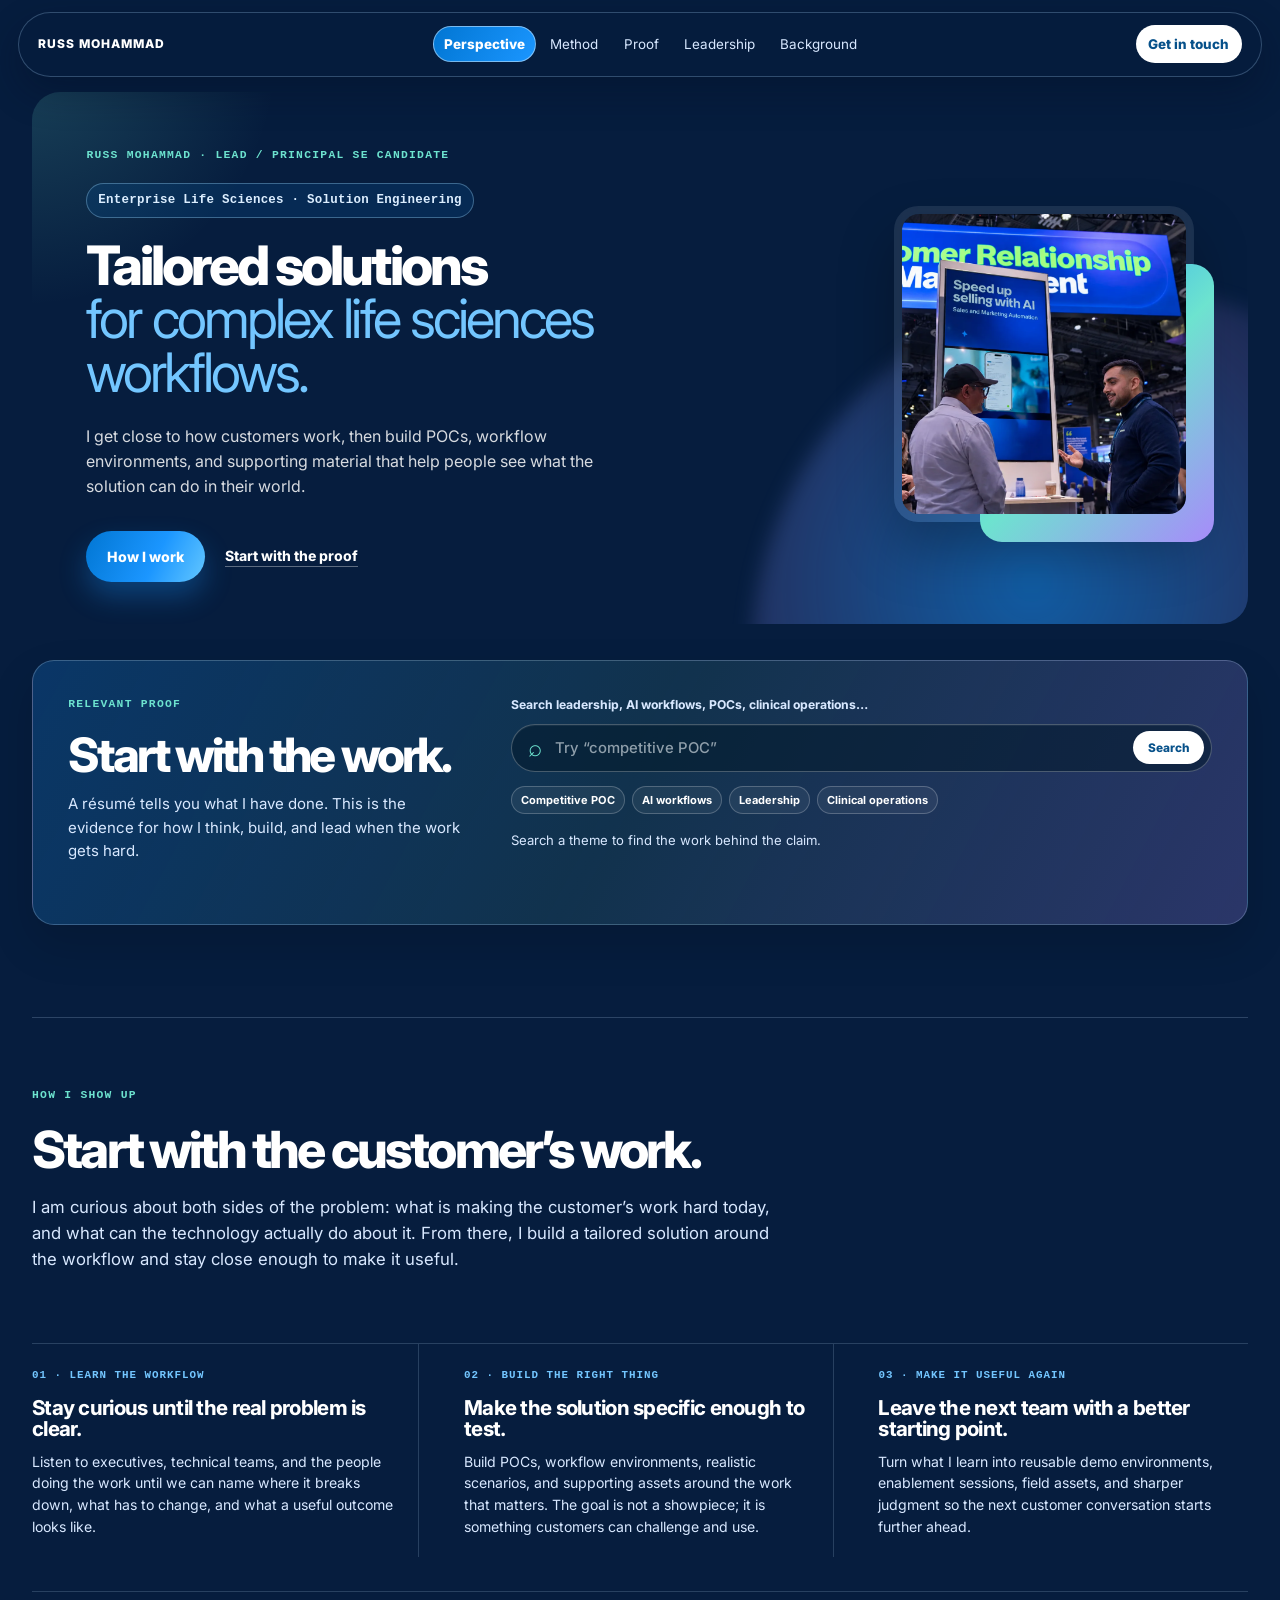
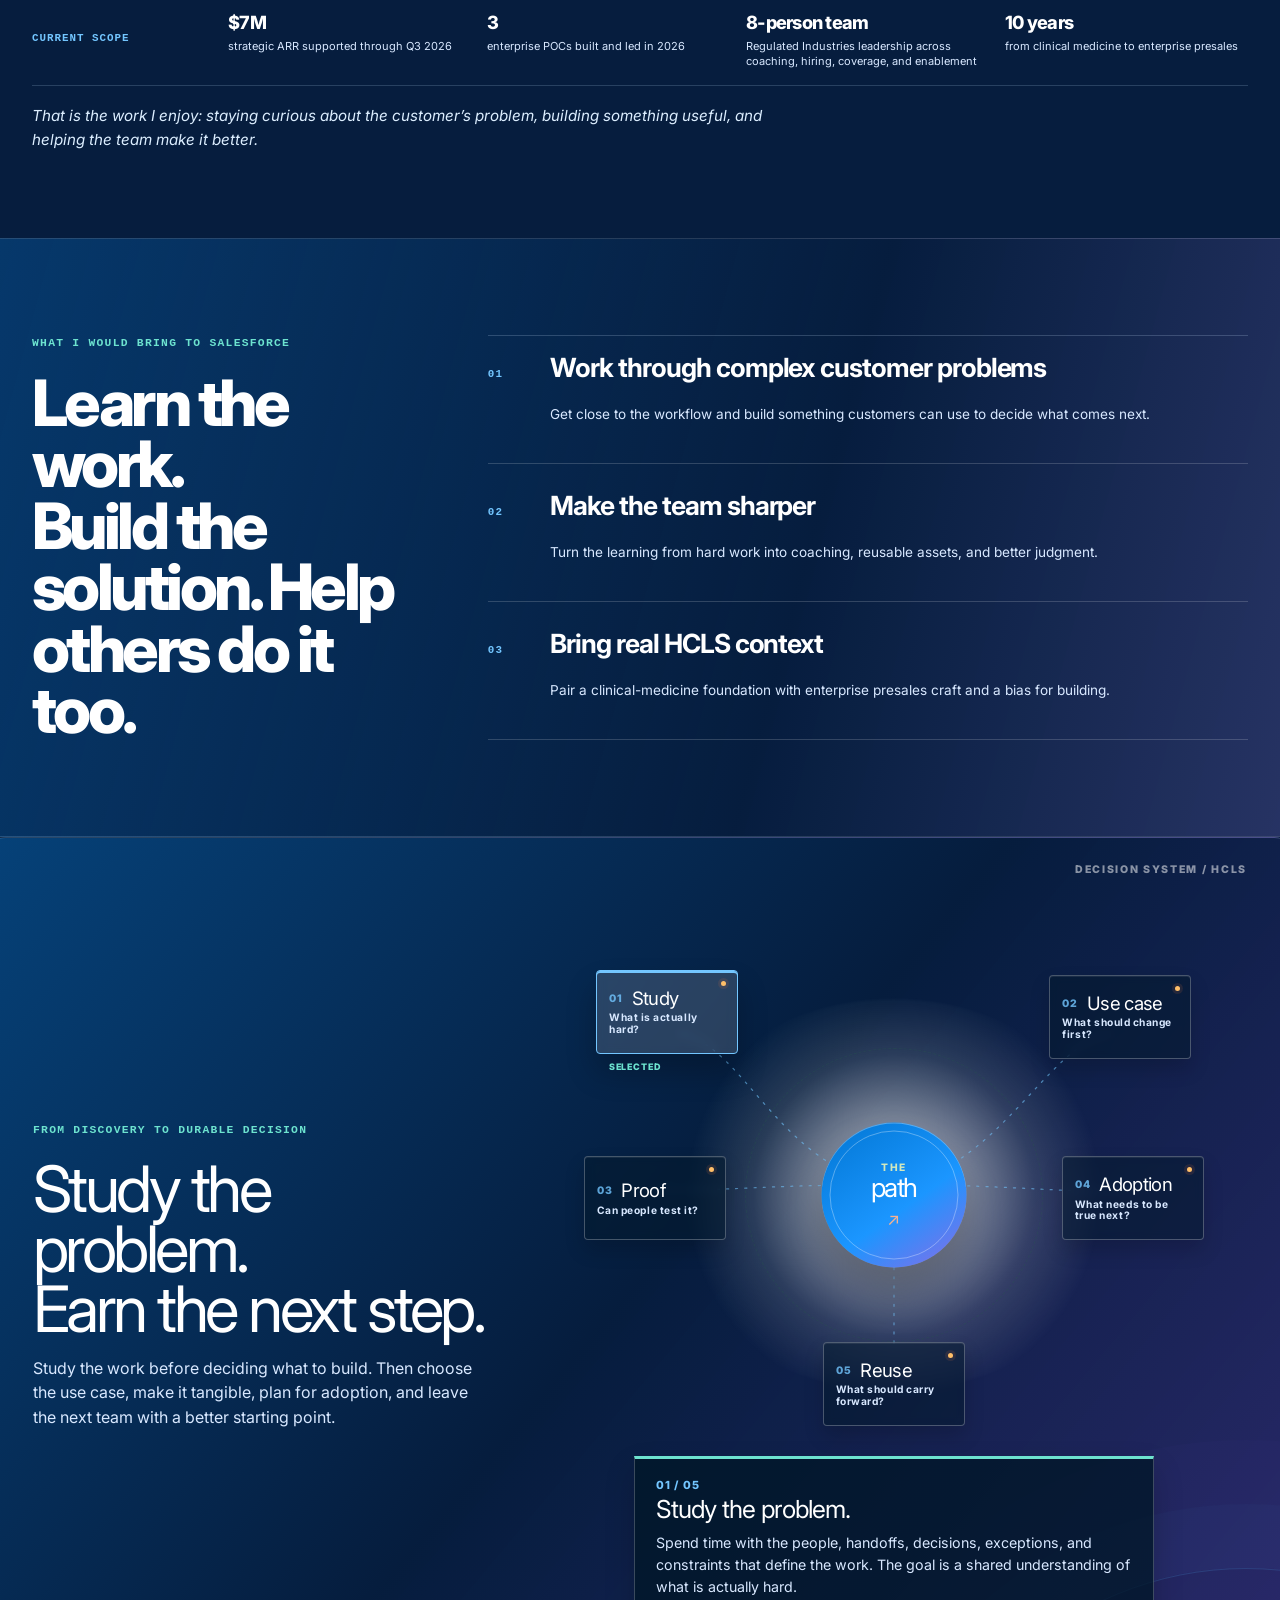
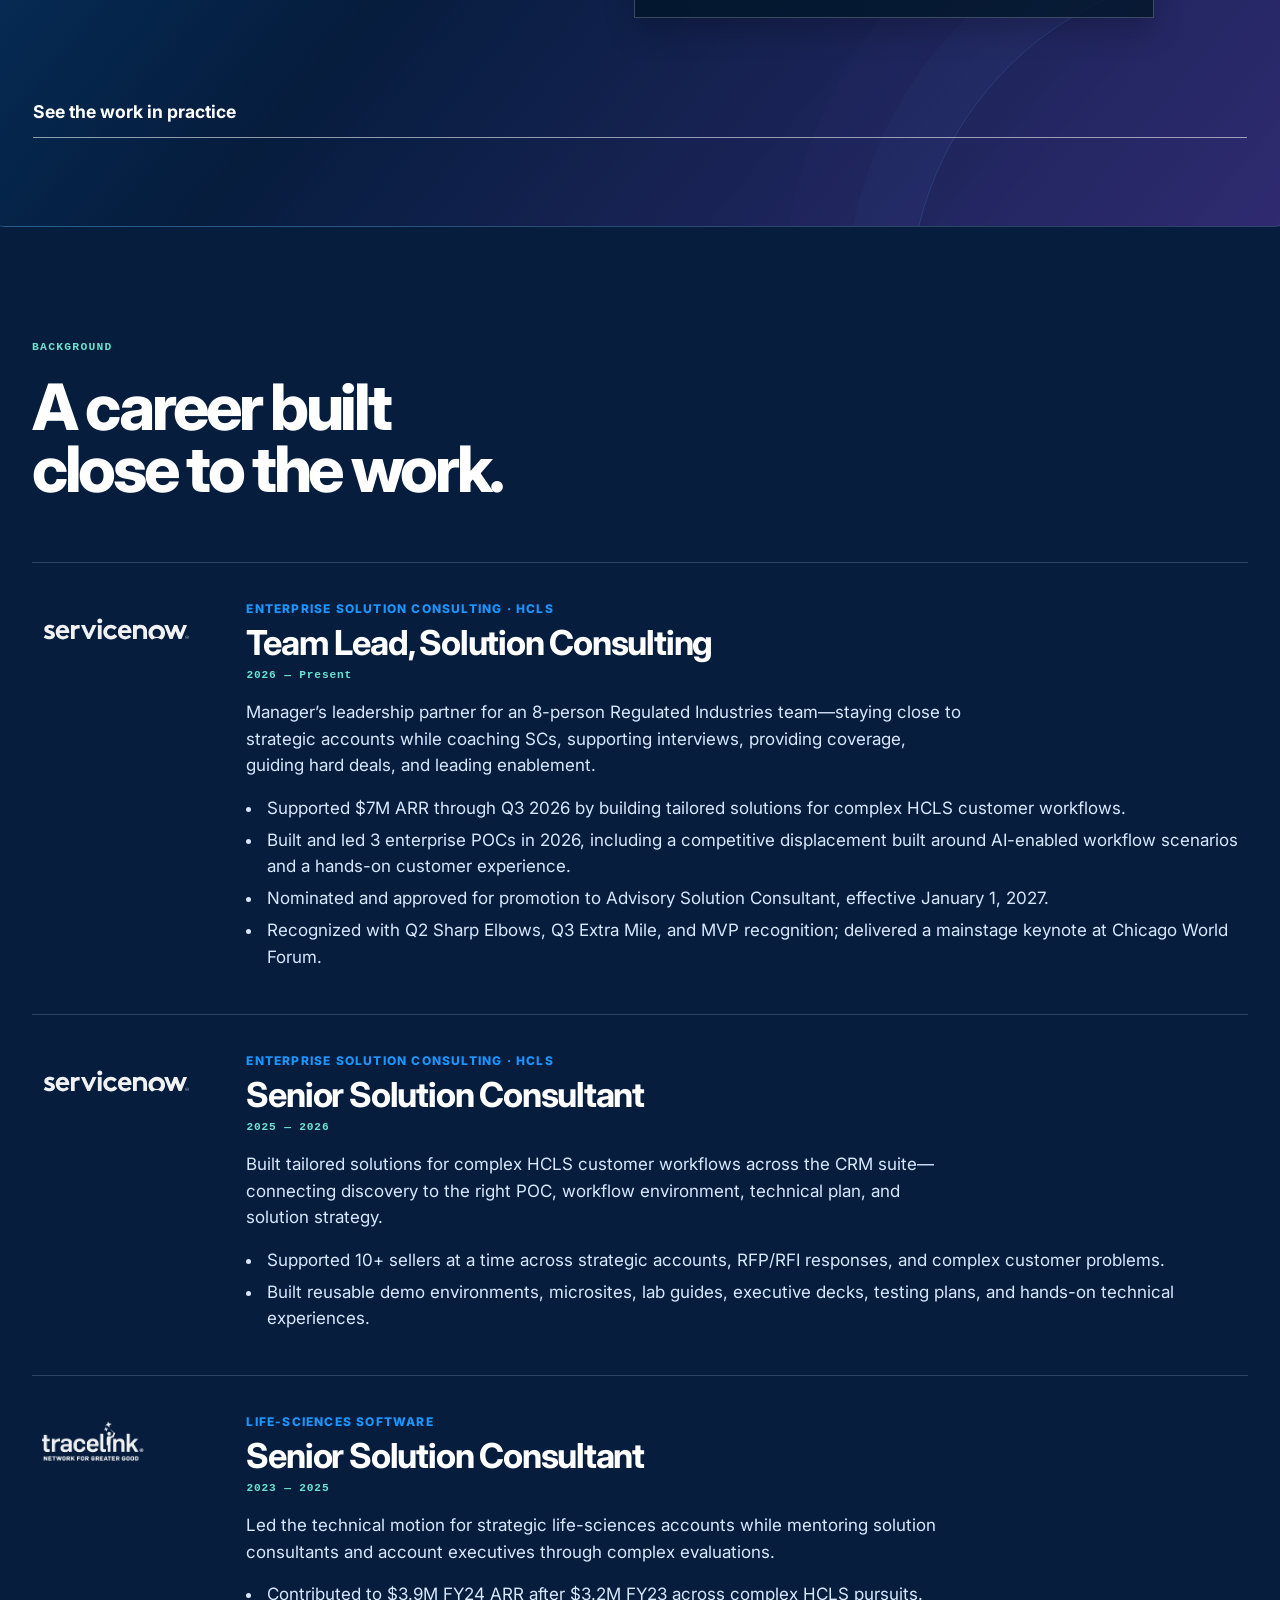
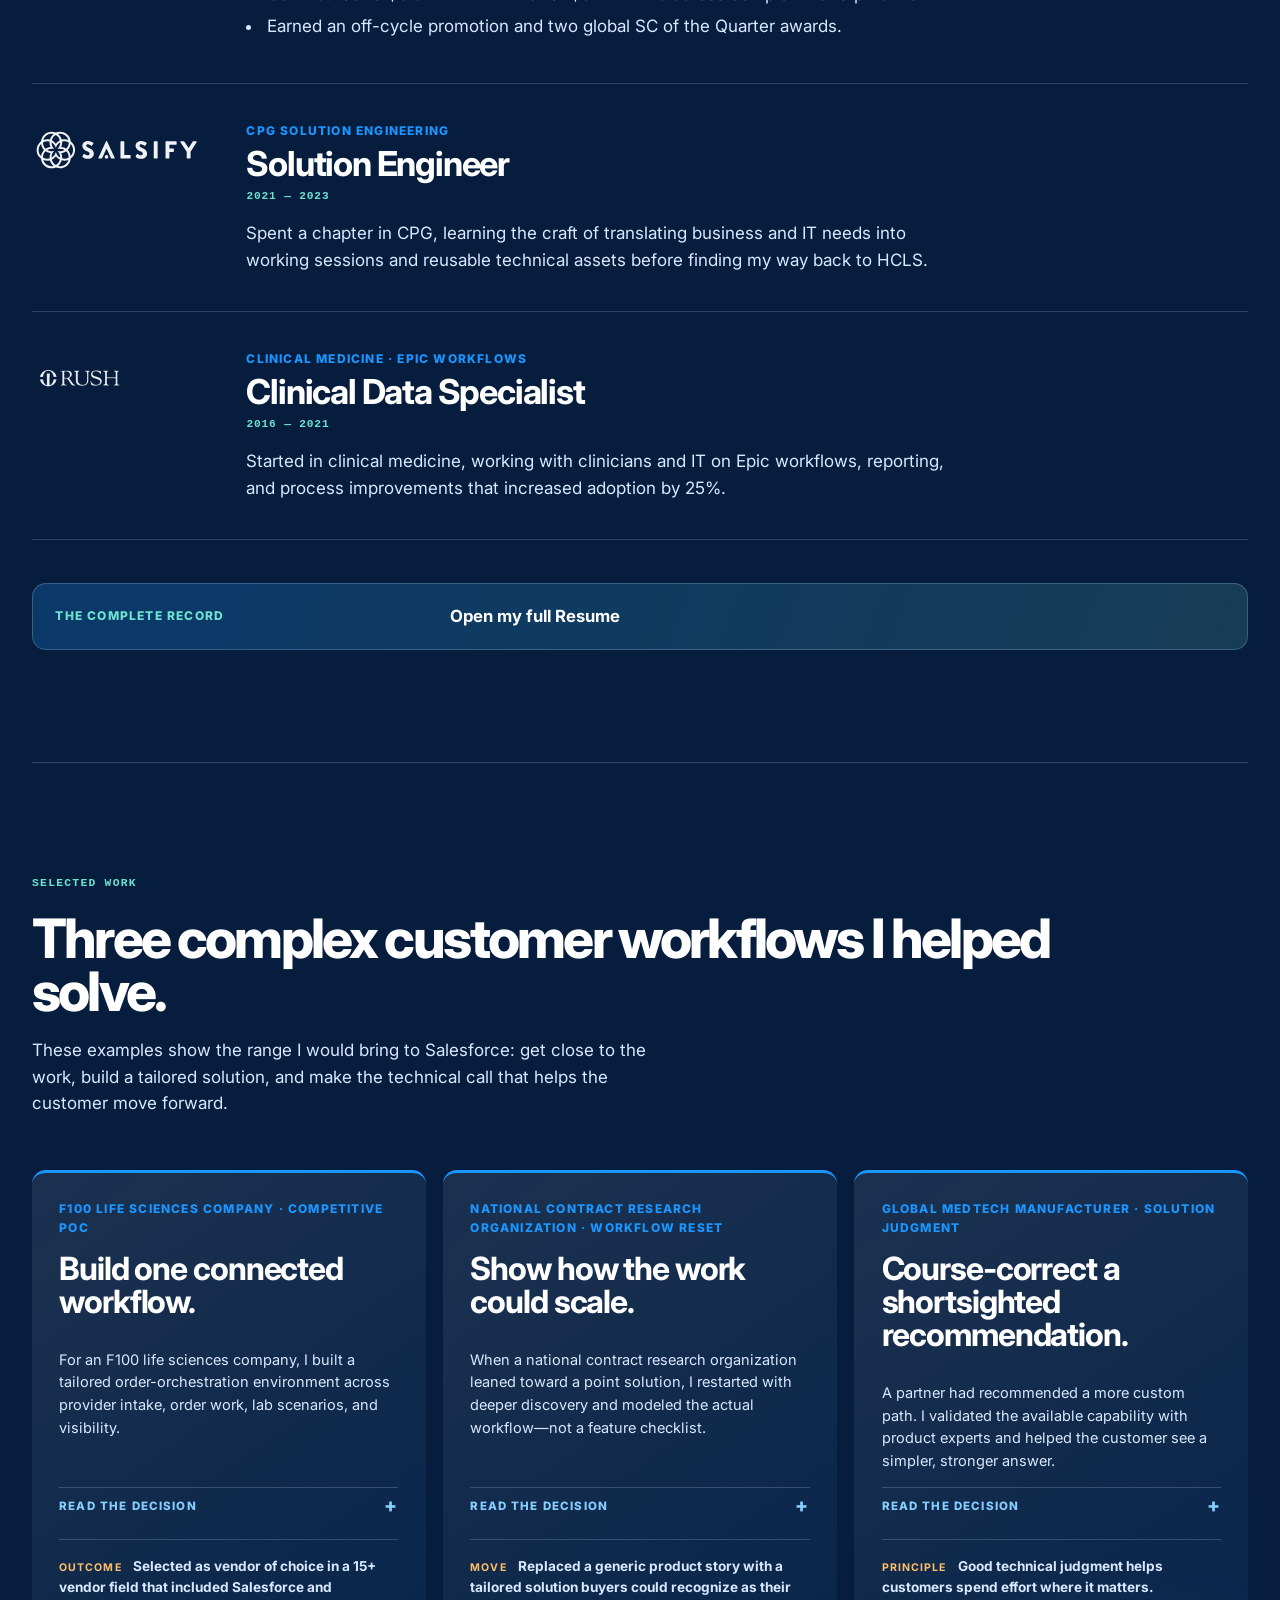
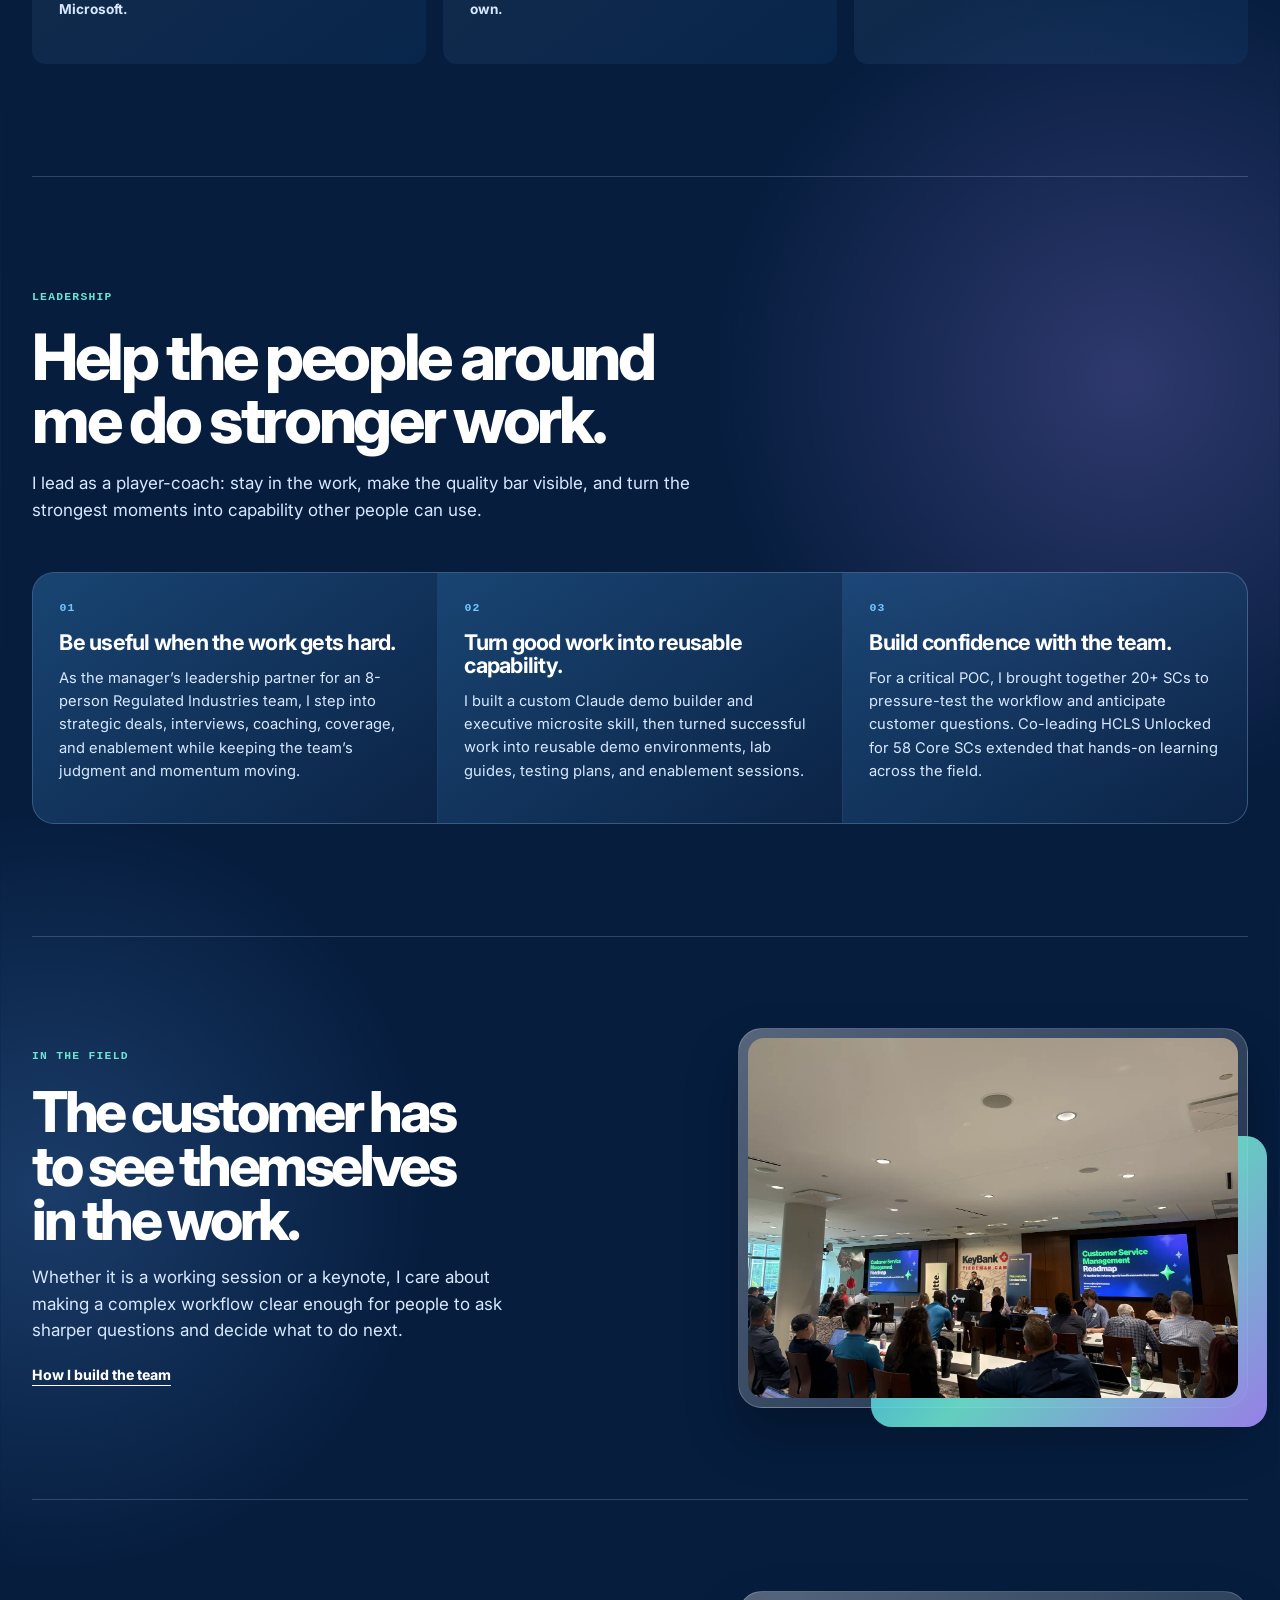
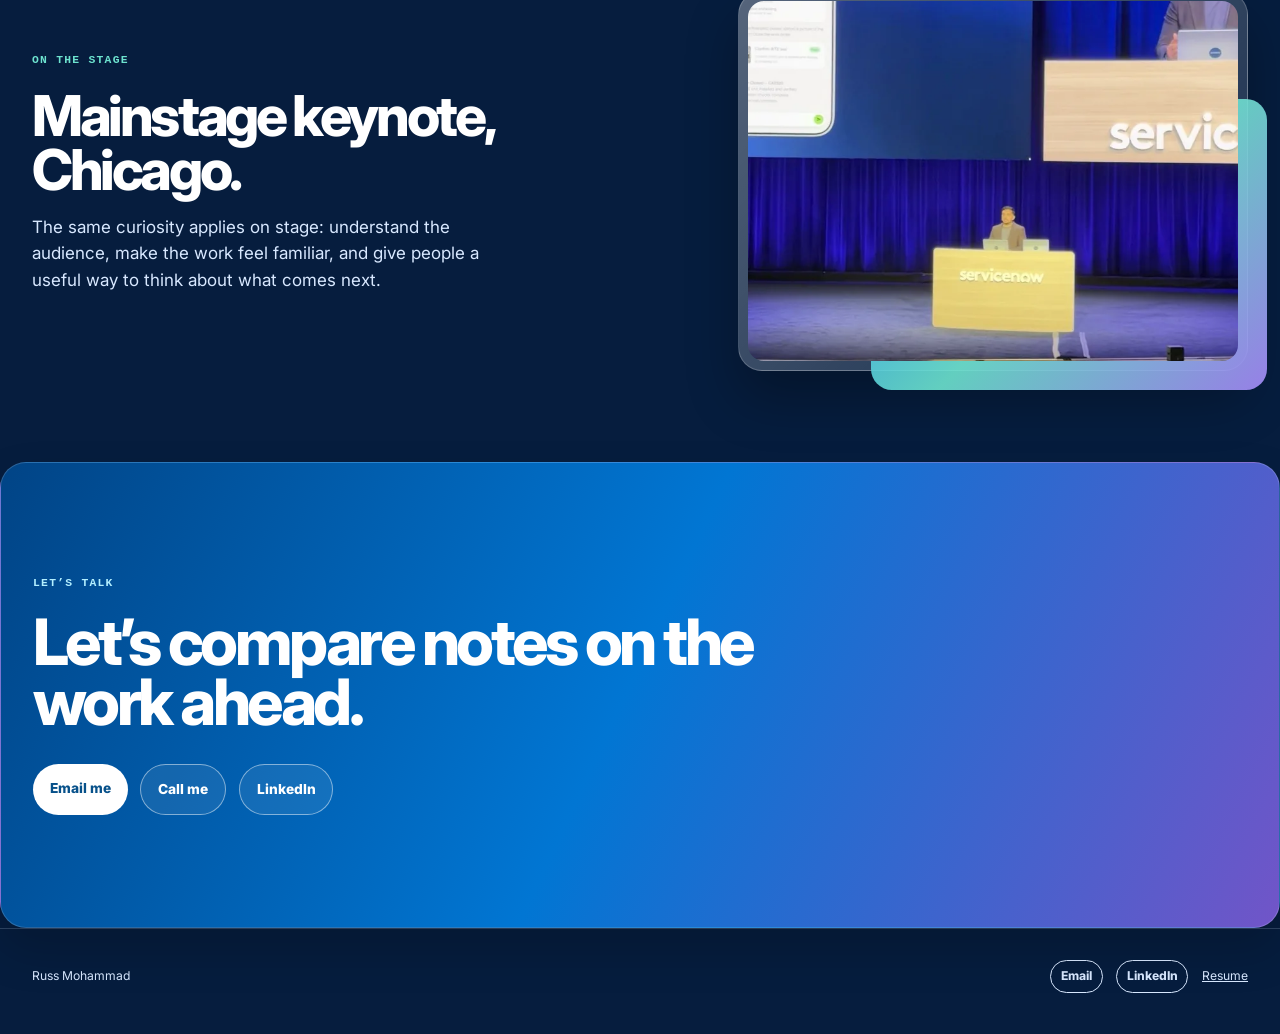
==== salesforce/index.html @ 3852d56a "Add Advisory promotion to experience" ====
<!doctype html>
<html lang="en">
  <head>
    <meta charset="UTF-8" />
    <meta name="viewport" content="width=device-width, initial-scale=1.0" />
    <meta name="description" content="Russ Mohammad — candidate for Lead or Principal Solution Engineer, Life Sciences at Salesforce." />
    <title>Russ Mohammad | Enterprise Life Sciences SE</title>
    <link rel="preconnect" href="https://fonts.googleapis.com" />
    <link rel="preconnect" href="https://fonts.gstatic.com" crossorigin />
    <link href="https://fonts.googleapis.com/css2?family=Inter:opsz,wght@14..32,400..800&amp;display=swap" rel="stylesheet" />
    <link rel="stylesheet" href="styles.css" />
    <link rel="stylesheet" href="motion.css" />
    <link rel="stylesheet" href="deep.css" />
    <link rel="stylesheet" href="graphic.css" />
    <link rel="stylesheet" href="landing.css" />
    <link rel="stylesheet" href="landing-refine.css" />
    <link rel="stylesheet" href="microsite.css" />
    <link rel="stylesheet" href="explore.css" />
    <link rel="stylesheet" href="recruiter-brief.css" />
    <link rel="stylesheet" href="clarity.css" />
    <link rel="stylesheet" href="one-page-experience.css" />
    <link rel="stylesheet" href="leadership.css" />
    <link rel="stylesheet" href="salesforce.css" />
    <link rel="stylesheet" href="typography.css" />
  </head>
  <body>
    <header class="nav-wrap">
      <a class="nameplate" href="#top">RUSS MOHAMMAD</a>
      <nav aria-label="Primary navigation">
        <a href="#profile" aria-current="location">Perspective</a>
        <a href="#why-salesforce">Method</a>
        <a href="#evidence">Proof</a>
        <a href="#leadership">Leadership</a>
        <a href="#experience">Background</a>
      </nav>
      <a class="contact-shortcut" href="mailto:nowrussmohammad@gmail.com">Get in touch</a>
    </header>
    <main id="top">
      <section class="intro hero-landing" id="profile" aria-labelledby="intro-title">
        <div class="intro-copy" data-reveal>
          <p class="overline">Russ Mohammad · Lead / Principal SE candidate</p>
          <p class="hero-role">Enterprise Life Sciences · Solution Engineering</p>
          <h1 id="intro-title">Tailored solutions<br /><em>for complex life sciences workflows.</em></h1>
          <p class="intro-text">I get close to how customers work, then build POCs, workflow environments, and supporting material that help people see what the solution can do in their world.</p>
          <div class="hero-actions"><a class="primary-action" href="#why-salesforce">How I work</a><a class="text-action" href="#evidence">Start with the proof</a></div>
        </div>
        <figure class="portrait portrait-event portrait-conference" data-reveal>
          <picture><source srcset="assets/nowruss-knowledge-conference-v2.webp" type="image/webp" /><img src="assets/nowruss-knowledge-conference-v2.webp" alt="Russ Mohammad presenting in a live conference setting" width="1536" height="1024" decoding="async" fetchpriority="high" /></picture>
        </figure>
      </section>
 
      <section class="explore-search" aria-labelledby="explore-title" data-reveal>
        <div class="explore-search-copy"><p class="overline">Relevant proof</p><h2 id="explore-title">Start with the work.</h2><p>A résumé tells you what I have done. This is the evidence for how I think, build, and lead when the work gets hard.</p></div>
        <div class="explore-search-tool"><form id="site-search-form" role="search"><label for="site-search">Search leadership, AI workflows, POCs, clinical operations…</label><div class="search-input-wrap"><span aria-hidden="true">⌕</span><input id="site-search" type="search" autocomplete="off" placeholder="Try “competitive POC”" /><button type="submit">Search</button></div></form><div class="search-chips" aria-label="Suggested searches"><button type="button" data-search-term="competitive POC">Competitive POC</button><button type="button" data-search-term="AI workflow">AI workflows</button><button type="button" data-search-term="leadership enablement">Leadership</button><button type="button" data-search-term="clinical operations">Clinical operations</button></div><div id="search-results" class="search-results" aria-live="polite"><p>Search a theme to find the work behind the claim.</p></div></div>
      </section>
 
      <section class="operator-brief" id="why-salesforce" aria-labelledby="operator-brief-title" data-reveal>
        <div class="operator-brief-intro"><p class="overline">How I show up</p><h2 id="operator-brief-title">Start with the customer’s work.</h2><p>I am curious about both sides of the problem: what is making the customer’s work hard today, and what can the technology actually do about it. From there, I build a tailored solution around the workflow and stay close enough to make it useful.</p></div>
        <div class="operator-principles">
          <article><p class="principle-label">01 · Learn the workflow</p><h3>Stay curious until the real problem is clear.</h3><p>Listen to executives, technical teams, and the people doing the work until we can name where it breaks down, what has to change, and what a useful outcome looks like.</p></article>
          <article><p class="principle-label">02 · Build the right thing</p><h3>Make the solution specific enough to test.</h3><p>Build POCs, workflow environments, realistic scenarios, and supporting assets around the work that matters. The goal is not a showpiece; it is something customers can challenge and use.</p></article>
          <article><p class="principle-label">03 · Make it useful again</p><h3>Leave the next team with a better starting point.</h3><p>Turn what I learn into reusable demo environments, enablement sessions, field assets, and sharper judgment so the next customer conversation starts further ahead.</p></article>
        </div>
        <div class="operator-proof" aria-label="Current scope"><p>Current scope</p><ul><li><strong>$7M</strong><span>strategic ARR supported through Q3 2026</span></li><li><strong>3</strong><span>enterprise POCs built and led in 2026</span></li><li><strong>8-person team</strong><span>Regulated Industries leadership across coaching, hiring, coverage, and enablement</span></li><li><strong>10 years</strong><span>from clinical medicine to enterprise presales</span></li></ul></div>
        <p class="team-fit-note">That is the work I enjoy: staying curious about the customer’s problem, building something useful, and helping the team make it better.</p>
      </section>
 
      <section class="quick-index" data-reveal aria-label="Start here">
        <div><p class="overline">What I would bring to Salesforce</p><h2>Learn the work.<br />Build the solution. Help others do it too.</h2></div>
        <div class="quick-index-links">
          <a href="#evidence"><span>01</span><strong>Work through complex customer problems</strong><p>Get close to the workflow and build something customers can use to decide what comes next.</p></a>
          <a href="#leadership"><span>02</span><strong>Make the team sharper</strong><p>Turn the learning from hard work into coaching, reusable assets, and better judgment.</p></a>
          <a href="#experience"><span>03</span><strong>Bring real HCLS context</strong><p>Pair a clinical-medicine foundation with enterprise presales craft and a bias for building.</p></a>
        </div>
      </section>
 
      <section class="layers decision-atlas" id="layers" aria-labelledby="layers-title" data-reveal>
        <div class="layers-copy">
          <p class="overline">From discovery to durable decision</p>
          <h2 id="layers-title">Study the problem.<br />Earn the next step.</h2>
          <p>Study the work before deciding what to build. Then choose the use case, make it tangible, plan for adoption, and leave the next team with a better starting point.</p>
        </div>
        <div class="layers-stage atlas-stage" aria-live="polite">
          <div class="atlas-shell" aria-label="Five stages of a customer decision around the path forward">
            <svg class="atlas-lines" viewBox="0 0 600 480" aria-hidden="true">
              <path d="M300 230 C190 220 152 90 90 82" />
              <path d="M300 230 C398 220 453 90 510 82" />
              <path d="M300 230 C155 230 142 237 74 234" />
              <path d="M300 230 C430 230 476 240 528 234" />
              <path d="M300 230 C300 340 300 362 300 390" />
            </svg>
            <div class="atlas-core"><span>the</span><strong>path</strong><em>↗</em></div>
            <button class="layer-node active node-study" data-layer="1"><span>01</span><b>Study</b><i>What is actually hard?</i></button>
            <button class="layer-node node-use-case" data-layer="2"><span>02</span><b>Use case</b><i>What should change first?</i></button>
            <button class="layer-node node-proof" data-layer="3"><span>03</span><b>Proof</b><i>Can people test it?</i></button>
            <button class="layer-node node-adoption" data-layer="4"><span>04</span><b>Adoption</b><i>What needs to be true next?</i></button>
            <button class="layer-node node-reuse" data-layer="5"><span>05</span><b>Reuse</b><i>What should carry forward?</i></button>
          </div>
          <div class="layer-detail"><p class="layer-count">01 / 05</p><h3>Study the problem.</h3><p>Spend time with the people, handoffs, decisions, exceptions, and constraints that define the work. The goal is a shared understanding of what is actually hard.</p></div>
        </div>
        <a class="deep-link" href="#evidence">See the work in practice</a>
      </section>
 
      <section class="section" id="experience" aria-labelledby="experience-title">
        <div class="section-heading"><p class="overline">Background</p><h2 id="experience-title">A career built close to the work.</h2></div>
        <div class="timeline one-page-experience">
          <article class="role role-with-logo"><div class="role-brand"><img src="assets/logos/servicenow-brand.svg" alt="ServiceNow logo" /></div><div><p class="role-type">Enterprise solution consulting · HCLS</p><h3>Team Lead, Solution Consulting</h3><p class="role-date">2026 — Present</p><p>Manager’s leadership partner for an 8-person Regulated Industries team—staying close to strategic accounts while coaching SCs, supporting interviews, providing coverage, guiding hard deals, and leading enablement.</p><ul><li>Supported $7M ARR through Q3 2026 by building tailored solutions for complex HCLS customer workflows.</li><li>Built and led 3 enterprise POCs in 2026, including a competitive displacement built around AI-enabled workflow scenarios and a hands-on customer experience.</li><li>Nominated and approved for promotion to Advisory Solution Consultant, effective January 1, 2027.</li><li>Recognized with Q2 Sharp Elbows, Q3 Extra Mile, and MVP recognition; delivered a mainstage keynote at Chicago World Forum.</li></ul></div></article>
          <article class="role role-with-logo"><div class="role-brand"><img src="assets/logos/servicenow-brand.svg" alt="ServiceNow logo" /></div><div><p class="role-type">Enterprise solution consulting · HCLS</p><h3>Senior Solution Consultant</h3><p class="role-date">2025 — 2026</p><p>Built tailored solutions for complex HCLS customer workflows across the CRM suite—connecting discovery to the right POC, workflow environment, technical plan, and solution strategy.</p><ul><li>Supported 10+ sellers at a time across strategic accounts, RFP/RFI responses, and complex customer problems.</li><li>Built reusable demo environments, microsites, lab guides, executive decks, testing plans, and hands-on technical experiences.</li></ul></div></article>
          <article class="role role-with-logo"><div class="role-brand"><img src="assets/logos/tracelink-brand.png" alt="TraceLink logo" /></div><div><p class="role-type">Life-sciences software</p><h3>Senior Solution Consultant</h3><p class="role-date">2023 — 2025</p><p>Led the technical motion for strategic life-sciences accounts while mentoring solution consultants and account executives through complex evaluations.</p><ul><li>Contributed to $3.9M FY24 ARR after $3.2M FY23 across complex HCLS pursuits.</li><li>Earned an off-cycle promotion and two global SC of the Quarter awards.</li></ul></div></article>
          <article class="role role-with-logo"><div class="role-brand"><img src="assets/logos/salsify-brand.svg" alt="Salsify logo" /></div><div><p class="role-type">CPG solution engineering</p><h3>Solution Engineer</h3><p class="role-date">2021 — 2023</p><p>Spent a chapter in CPG, learning the craft of translating business and IT needs into working sessions and reusable technical assets before finding my way back to HCLS.</p></div></article>
          <article class="role role-with-logo"><div class="role-brand"><img src="assets/logos/rush-brand.png" alt="Rush University Medical Center logo" /></div><div><p class="role-type">Clinical medicine · Epic workflows</p><h3>Clinical Data Specialist</h3><p class="role-date">2016 — 2021</p><p>Started in clinical medicine, working with clinicians and IT on Epic workflows, reporting, and process improvements that increased adoption by 25%.</p></div></article>
        </div>
        <a class="resume-banner" href="../assets/Russ-Mohammad-Resume.pdf" target="_blank" rel="noreferrer"><span>The complete record</span><strong>Open my full Resume</strong></a>
      </section>
 
      <section class="section evidence-section" id="evidence" aria-labelledby="evidence-title">
        <div class="section-heading"><p class="overline">Selected work</p><h2 id="evidence-title">Three complex customer workflows I helped solve.</h2><p>These examples show the range I would bring to Salesforce: get close to the work, build a tailored solution, and make the technical call that helps the customer move forward.</p></div>
        <div class="work-list">
          <article class="work-card" data-reveal><p class="work-tag">F100 life sciences company · Competitive POC</p><h3>Build one connected workflow.</h3><p>For an F100 life sciences company, I built a tailored order-orchestration environment across provider intake, order work, lab scenarios, and visibility.</p><button class="work-toggle" aria-expanded="false">Read the decision <span>+</span></button><div class="work-detail"><p>I brought together 38 named testers and 20+ SCs to pressure-test the POC before the customer session, then used the learning to strengthen the workflow and the customer experience.</p></div><p class="outcome"><span>Outcome</span> Selected as vendor of choice in a 15+ vendor field that included Salesforce and Microsoft.</p></article>
          <article class="work-card" data-reveal><p class="work-tag">National contract research organization · Workflow reset</p><h3>Show how the work could scale.</h3><p>When a national contract research organization leaned toward a point solution, I restarted with deeper discovery and modeled the actual workflow—not a feature checklist.</p><button class="work-toggle" aria-expanded="false">Read the decision <span>+</span></button><div class="work-detail"><p>Built a tailored environment with 150 patient records, 400 cases, and 600 interactions to show how intake, casework, knowledge, AI-guided analysis, and mobile teams could work together at scale.</p></div><p class="outcome"><span>Move</span> Replaced a generic product story with a tailored solution buyers could recognize as their own.</p></article>
          <article class="work-card" data-reveal><p class="work-tag">Global medtech manufacturer · Solution judgment</p><h3>Course-correct a shortsighted recommendation.</h3><p>A partner had recommended a more custom path. I validated the available capability with product experts and helped the customer see a simpler, stronger answer.</p><button class="work-toggle" aria-expanded="false">Read the decision <span>+</span></button><div class="work-detail"><p>The recommendation used purpose-built functionality for the 8D process, removing roadmap dependence and unnecessary supplier-portal complexity.</p></div><p class="outcome"><span>Principle</span> Good technical judgment helps customers spend effort where it matters.</p></article>
        </div>
      </section>
 
      <section class="section leadership-section" id="leadership" data-reveal aria-labelledby="leadership-title">
        <div class="section-heading leadership-heading"><p class="overline">Leadership</p><h2 id="leadership-title">Help the people around me do stronger work.</h2><p>I lead as a player-coach: stay in the work, make the quality bar visible, and turn the strongest moments into capability other people can use.</p></div>
        <div class="leadership-grid">
          <article><p class="leadership-number">01</p><h3>Be useful when the work gets hard.</h3><p>As the manager’s leadership partner for an 8-person Regulated Industries team, I step into strategic deals, interviews, coaching, coverage, and enablement while keeping the team’s judgment and momentum moving.</p></article>
          <article><p class="leadership-number">02</p><h3>Turn good work into reusable capability.</h3><p>I built a custom Claude demo builder and executive microsite skill, then turned successful work into reusable demo environments, lab guides, testing plans, and enablement sessions.</p></article>
          <article><p class="leadership-number">03</p><h3>Build confidence with the team.</h3><p>For a critical POC, I brought together 20+ SCs to pressure-test the workflow and anticipate customer questions. Co-leading HCLS Unlocked for 58 Core SCs extended that hands-on learning across the field.</p></article>
        </div>
      </section>
 
      <section class="field-notes photo-moment" id="field-notes" data-reveal aria-labelledby="field-notes-title">
        <div class="field-notes-copy"><p class="overline">In the field</p><h2 id="field-notes-title">The customer has to see themselves in the work.</h2><p>Whether it is a working session or a keynote, I care about making a complex workflow clear enough for people to ask sharper questions and decide what to do next.</p><a class="text-action" href="#leadership">How I build the team</a></div>
        <figure class="field-photo snug-photo photo-moment-frame"><picture><source srcset="assets/nowruss-cleveland-snug.webp" type="image/webp" /><img src="assets/nowruss-cleveland-snug.webp" alt="Russ presenting at Cleveland SNUG" width="1600" height="1200" loading="lazy" decoding="async" /></picture></figure>
      </section>
 
      <section class="keynote photo-moment" data-reveal><div class="photo-moment-copy"><p class="overline">On the stage</p><h2>Mainstage keynote,<br />Chicago.</h2><p>The same curiosity applies on stage: understand the audience, make the work feel familiar, and give people a useful way to think about what comes next.</p></div><figure class="photo-moment-frame"><picture><source srcset="assets/nowruss-mainstage-keynote.webp" type="image/webp" /><img src="assets/nowruss-mainstage-keynote.webp" alt="Russ Mohammad speaking from a podium during a live keynote demo" width="768" height="1024" loading="lazy" decoding="async" /></picture></figure></section>
    </main>
    <section class="contact-panel" data-reveal><p class="overline">Let’s talk</p><h2>Let’s compare notes on the work ahead.</h2><div><a class="contact-button" href="mailto:nowrussmohammad@gmail.com">Email me</a><a class="contact-button phone" href="tel:+17087451695">Call me</a><a class="contact-button linkedin" href="https://www.linkedin.com/in/russmoh/" target="_blank" rel="noreferrer">LinkedIn</a></div></section>
    <footer><p>Russ Mohammad</p><div class="footer-actions"><a class="footer-button" href="mailto:nowrussmohammad@gmail.com">Email</a><a class="footer-button" href="https://www.linkedin.com/in/russmoh/" target="_blank" rel="noreferrer">LinkedIn</a><a href="../assets/Russ-Mohammad-Resume.pdf" target="_blank" rel="noreferrer">Resume</a></div></footer><script src="main.js"></script>
  </body>
</html>
---- salesforce/styles.css ----
:root{--paper:#f5f3ee;--ink:#172127;--mute:#626b6d;--rule:#c8cac4;--green:#275d4a;--lightgreen:#dce7db;--orange:#e27447;--serif:Georgia,'Times New Roman',serif;--sans:Inter,ui-sans-serif,system-ui,-apple-system,BlinkMacSystemFont,'Segoe UI',sans-serif}*{box-sizing:border-box}html{scroll-behavior:smooth}body{margin:0;background:var(--paper);color:var(--ink);font-family:var(--sans);font-size:17px;line-height:1.56}.nav-wrap{max-width:1280px;margin:auto;padding:1.35rem 2rem;border-bottom:1px solid var(--rule);display:flex;align-items:center;justify-content:space-between;gap:1rem}.nameplate{font-size:.75rem;font-weight:830;letter-spacing:.085em}.nav-wrap nav{display:flex;gap:1.9rem}.nav-wrap a{color:inherit;text-decoration:none}.nav-wrap nav a,.contact-shortcut{font-size:.84rem}.contact-shortcut{border-bottom:1px solid var(--orange);padding-bottom:.1rem}main{max-width:1280px;margin:auto;padding:0 2rem}.intro{min-height:590px;display:grid;grid-template-columns:1.2fr .8fr;gap:4rem;align-items:center;padding:5.5rem 0 4rem}.overline{margin:0 0 1.2rem;color:var(--green);font-size:.74rem;font-weight:800;letter-spacing:.13em;text-transform:uppercase}.intro h1,.section h2{font-family:var(--serif);font-weight:400;letter-spacing:-.052em;line-height:.98}.intro h1{font-size:clamp(3.7rem,6vw,6.4rem);max-width:760px;margin:0}.intro-text{max-width:630px;font-size:1.08rem;color:#3e494c;margin:1.6rem 0 0}.hero-actions{display:flex;gap:1.25rem;align-items:center;margin-top:2rem}.primary-action{display:inline-flex;gap:2rem;align-items:center;background:var(--green);color:#fff;text-decoration:none;padding:.85rem 1.05rem;font-size:.88rem;font-weight:750}.primary-action span{color:#cbe3ae}.text-action{color:var(--ink);font-size:.88rem;font-weight:750;text-decoration:none;border-bottom:1px solid var(--ink);padding-bottom:.15rem}.portrait{margin:0;justify-self:end;width:min(100%,365px);position:relative}.portrait:before{content:'';position:absolute;width:78%;height:88%;bottom:-1.2rem;right:-1.2rem;background:var(--orange);z-index:-1}.portrait img{display:block;width:100%;aspect-ratio:4/5;object-fit:cover;object-position:center}.portrait figcaption{font-size:.71rem;line-height:1.4;margin-top:.9rem;color:var(--mute)}.numbers{display:grid;grid-template-columns:repeat(4,1fr);border-top:1px solid var(--rule);border-bottom:1px solid var(--rule)}.numbers article{padding:1.5rem 1.1rem 1.6rem 0;border-right:1px solid var(--rule);display:grid;gap:.65rem}.numbers article:not(:first-child){padding-left:1.1rem}.numbers article:last-child{border:0}.numbers strong{font-family:var(--serif);font-size:2.4rem;line-height:1;font-weight:400;letter-spacing:-.04em}.numbers span{font-size:.78rem;color:var(--mute);line-height:1.4}.section{padding:7rem 0}.section-heading{max-width:800px}.section h2{font-size:clamp(3rem,5vw,5.25rem);margin:0}.section-heading>p:last-child{max-width:620px;color:var(--mute);margin:1.2rem 0 0}.timeline{margin-top:3.8rem;border-top:1px solid var(--rule)}.role{display:grid;grid-template-columns:22% 1fr;gap:2rem;padding:2.35rem 0;border-bottom:1px solid var(--rule)}.date,.role-type,.work-tag{font-size:.75rem;letter-spacing:.1em;text-transform:uppercase;font-weight:800}.date{color:var(--orange)}.role-type,.work-tag{color:var(--green);margin:0 0 .35rem}.role h3{font-family:var(--serif);font-size:2.15rem;font-weight:400;letter-spacing:-.035em;line-height:1.05;margin:0}.role p:not(.role-type){max-width:720px;color:#455052;margin:.75rem 0 0}.role ul{margin:1rem 0 0;padding-left:1.05rem;color:#384446}.role li{padding-left:.25rem;margin:.35rem 0}.resume-banner{margin-top:2.7rem;display:grid;grid-template-columns:1fr 2fr auto;align-items:center;gap:1rem;color:var(--ink);text-decoration:none;background:var(--lightgreen);padding:1.2rem 1.4rem}.resume-banner span{font-size:.75rem;text-transform:uppercase;letter-spacing:.1em;font-weight:800;color:var(--green)}.resume-banner strong{font-size:1.05rem}.resume-banner b{font-size:1.45rem;color:var(--orange)}.evidence-section{border-top:1px solid var(--rule)}.work-list{margin-top:3.3rem;display:grid;grid-template-columns:repeat(3,1fr);gap:1.1rem}.work-card{background:#fffdf8;padding:1.7rem;min-height:390px;display:flex;flex-direction:column;border-top:3px solid var(--green)}.work-card h3{font-family:var(--serif);font-weight:400;letter-spacing:-.035em;line-height:1.04;font-size:2rem;margin:.55rem 0 1rem}.work-card>p:not(.work-tag):not(.outcome){color:var(--mute);font-size:.91rem}.outcome{margin-top:auto;border-top:1px solid var(--rule);padding-top:1rem;font-size:.85rem;font-weight:700}.outcome span{color:var(--orange);text-transform:uppercase;letter-spacing:.1em;font-size:.66rem;margin-right:.55rem}.perspective{display:grid;grid-template-columns:1.1fr .9fr;gap:4rem;align-items:end;border-top:1px solid var(--rule)}.perspective h2{font-size:clamp(2.5rem,4vw,4.3rem)}.perspective>p{color:var(--mute);font-size:1.04rem;max-width:480px}footer{max-width:1280px;margin:auto;border-top:1px solid var(--rule);padding:1.6rem 2rem 2.4rem;display:flex;gap:1.5rem;justify-content:space-between;font-size:.76rem;color:var(--mute)}footer a{color:inherit}@media(max-width:760px){body{font-size:16px}.nav-wrap,main,footer{padding-left:1.2rem;padding-right:1.2rem}.nav-wrap nav{display:none}.intro{grid-template-columns:1fr;min-height:0;padding:4rem 0 3rem;gap:2.5rem}.portrait{justify-self:start;width:min(100%,330px)}.numbers{grid-template-columns:repeat(2,1fr)}.numbers article:nth-child(2){border-right:0}.numbers article:nth-child(n+3){border-top:1px solid var(--rule)}.section{padding:4.5rem 0}.role,.perspective{grid-template-columns:1fr;gap:.55rem}.work-list{grid-template-columns:1fr}.work-card{min-height:0}.resume-banner{grid-template-columns:1fr auto}.resume-banner strong{grid-column:1/2}.resume-banner b{grid-column:2;grid-row:1/3}footer{display:grid;gap:.5rem}}
---- salesforce/motion.css ----
[data-reveal]{opacity:0;transform:translateY(28px);transition:opacity .7s ease,transform .7s cubic-bezier(.2,.8,.2,1)}
[data-reveal].revealed{opacity:1;transform:translateY(0)}
.work-card{transition:transform .35s ease,box-shadow .35s ease}
.work-card:hover{transform:translateY(-7px);box-shadow:0 18px 38px rgba(23,33,39,.13)}
.work-toggle{padding:.65rem 0;margin:.45rem 0 0;background:transparent;border:0;border-top:1px solid var(--rule);color:var(--green);cursor:pointer;font:800 .72rem var(--sans);letter-spacing:.1em;text-align:left;text-transform:uppercase;width:100%}
.work-toggle span{float:right;font-size:1.2rem;line-height:.65;transition:transform .25s ease}
.work-toggle[aria-expanded="true"] span{transform:rotate(45deg)}
.work-detail{display:grid;grid-template-rows:0fr;transition:grid-template-rows .35s ease}
.work-detail p{overflow:hidden;margin:0;color:var(--mute);font-size:.88rem}
.work-card.is-open .work-detail{grid-template-rows:1fr}
.work-card.is-open .work-detail p{padding:.65rem 0}
@media(min-width:761px){.work-card>.work-toggle{margin-top:auto}.work-card>.outcome{height:5.25rem;min-height:5.25rem;margin-top:1rem}}
.keynote{margin:0 -2rem;padding:6.5rem max(2rem,calc((100vw - 1280px)/2));background:#dce7db;display:grid;grid-template-columns:.9fr 1.1fr;gap:4rem;align-items:center}.keynote h2{font:400 clamp(3rem,5vw,5rem)/.95 var(--serif);letter-spacing:-.05em;margin:0}.keynote p:last-child{color:var(--mute);max-width:420px}.keynote figure{margin:0}.keynote img{display:block;width:100%;max-height:620px;object-fit:cover;object-position:center}.keynote figcaption{margin-top:.75rem;color:var(--mute);font-size:.75rem}
@media(prefers-reduced-motion:reduce){*,*::before,*::after{scroll-behavior:auto!important;animation-duration:.01ms!important;transition-duration:.01ms!important}}
@media(max-width:760px){.keynote{margin:0 -1.2rem;padding:4.5rem 1.2rem;grid-template-columns:1fr;gap:2rem}}
.portrait figcaption{position:relative;z-index:2;display:inline-block;background:var(--paper);padding:.45rem .55rem .35rem 0}
---- salesforce/deep.css ----
.logo-wall{padding:3rem 0;border-bottom:1px solid var(--rule)}.wordmarks{display:grid;grid-template-columns:repeat(5,1fr);align-items:center;gap:1rem}.wordmarks span{display:block;color:#344245;font-weight:800;line-height:1;letter-spacing:-.05em}.wordmarks .sn{font-size:1.55rem;letter-spacing:-.08em}.wordmarks .trace{font-size:1.45rem;color:#275d4a}.wordmarks .salsify{font-size:1.6rem;color:#e27447}.wordmarks .rush{font-family:var(--serif);font-size:1.05rem;letter-spacing:-.03em}.wordmarks .loyola{font-size:.74rem;letter-spacing:.06em;line-height:1.15}.layers{display:grid;grid-template-columns:.85fr 1.15fr;gap:5rem;padding:8rem 0;border-bottom:1px solid var(--rule)}.layers h2,.contact-panel h2{font:400 clamp(3rem,5vw,5.2rem)/.94 var(--serif);letter-spacing:-.055em;margin:0}.layers-copy>p:last-child{max-width:470px;color:var(--mute);font-size:1rem}.layers-stage{min-height:510px;position:relative;display:grid;place-items:center}.stack{width:min(100%,470px);height:325px;position:relative;perspective:850px}.layer-node{position:absolute;left:5%;width:90%;height:64px;top:calc((var(--i) - 1) * 42px);border:1px solid rgba(23,33,39,.35);background:var(--paper);color:var(--ink);cursor:pointer;display:flex;align-items:center;justify-content:space-between;padding:0 1.1rem;transform:rotateX(61deg) rotateZ(-1.5deg);transform-origin:center;transition:transform .35s cubic-bezier(.2,.8,.2,1),background .35s ease,box-shadow .35s ease;font:700 .82rem var(--sans);letter-spacing:.04em}.layer-node:hover,.layer-node.active{background:#275d4a;color:#fff;transform:translateY(-18px) rotateX(61deg) rotateZ(-1.5deg);box-shadow:0 18px 18px rgba(23,33,39,.18)}.layer-node span{font-size:.68rem;opacity:.8}.layer-detail{position:absolute;bottom:0;right:0;width:min(100%,420px);padding:1.3rem;background:#fffdf8;border-left:4px solid var(--orange);box-shadow:0 10px 25px rgba(23,33,39,.08)}.layer-detail h3{font:400 1.75rem/1 var(--serif);letter-spacing:-.04em;margin:.15rem 0 .65rem}.layer-detail p:last-child{margin:0;color:var(--mute);font-size:.89rem}.layer-count{margin:0;color:var(--orange);font-size:.7rem;font-weight:800;letter-spacing:.11em}.deep-link{display:flex;justify-content:space-between;align-items:center;border-bottom:1px solid var(--ink);color:var(--ink);font:700 1.1rem var(--sans);margin-top:2.5rem;padding:.9rem 0;text-decoration:none}.deep-link span{color:var(--orange);font-size:1.5rem}.contact-panel{max-width:1280px;margin:0 auto;padding:7rem 2rem;background:#275d4a;color:#fff}.contact-panel .overline{color:#dce7db}.contact-panel h2{max-width:790px}.contact-panel>div{display:flex;gap:.8rem;flex-wrap:wrap;margin-top:2rem}.contact-button{background:#fff;color:#275d4a;text-decoration:none;padding:.85rem 1.05rem;font-size:.86rem;font-weight:800}.contact-button.phone{background:transparent;color:#fff;border:1px solid rgba(255,255,255,.6)}.contact-button span{padding-left:1.3rem}.case-page{max-width:1080px;margin:auto;padding:5rem 2rem}.page-hero{border-bottom:1px solid var(--rule);padding-bottom:3.5rem}.page-hero h1{font:400 clamp(3.5rem,7vw,7rem)/.9 var(--serif);letter-spacing:-.06em;margin:.4rem 0}.page-hero p:last-child{font-size:1.1rem;color:var(--mute);max-width:700px}.case{padding:5rem 0;border-bottom:1px solid var(--rule)}.case-grid{display:grid;grid-template-columns:180px 1fr;gap:2rem}.case-grid h2{font:400 clamp(2.4rem,4vw,4rem)/.96 var(--serif);letter-spacing:-.045em;margin:0}.case-grid>div>p{max-width:710px;color:#3e494c}.case-stats{display:grid;grid-template-columns:repeat(3,1fr);gap:1px;background:var(--rule);margin:2rem 0}.case-stats div{background:var(--paper);padding:1rem}.case-stats strong{font:400 2rem/1 var(--serif)}.case-stats span{display:block;color:var(--mute);font-size:.75rem;margin-top:.35rem}.case-callout{background:#dce7db;padding:1.3rem;margin-top:1.5rem}.case-callout b{color:#275d4a;text-transform:uppercase;font-size:.7rem;letter-spacing:.1em}.case-callout p{margin:.4rem 0 0!important}.impact-list{padding-left:1rem}.impact-list li{margin:.5rem 0}.story-note{padding:1.2rem 0;border-top:1px solid var(--rule)}.story-note strong{color:#e27447;font-size:.78rem;letter-spacing:.1em;text-transform:uppercase}@media(max-width:760px){.wordmarks{grid-template-columns:repeat(2,1fr);row-gap:1.5rem}.layers{grid-template-columns:1fr;gap:2.5rem;padding:5rem 0}.layers-stage{min-height:470px}.stack{transform:scale(.84);transform-origin:top center;width:119%;margin-top:1rem}.layer-detail{left:0;right:auto}.contact-panel{padding:5rem 1.2rem}.case-page{padding:3.5rem 1.2rem}.case{padding:3.5rem 0}.case-grid{grid-template-columns:1fr;gap:.8rem}.case-stats{grid-template-columns:1fr}}
---- salesforce/graphic.css ----
/* Art direction: warm editorial surface, precise system graphics, restrained depth. */
.numbers-expanded{grid-template-columns:repeat(5,1fr)}
.numbers-expanded article{min-height:142px}
.wordmark-images{grid-template-columns:repeat(5,1fr);min-height:78px}
.wordmark-images img{display:block;max-width:128px;max-height:39px;width:auto;height:auto;object-fit:contain;object-position:left center;filter:grayscale(1) contrast(.86);opacity:.76}
.wordmark-images img:nth-child(4),.wordmark-images img:nth-child(5){max-height:46px}
.wordmark-images .dark-wordmark{padding:.45rem;background:#283b43;filter:grayscale(1) contrast(.8);border-radius:2px}

.decision-atlas{position:relative;background:linear-gradient(145deg,#dfeadb 0%,#eef1e9 54%,#e2eaf2 100%);padding:7rem 3rem 5.5rem;margin:0 -3rem;grid-template-columns:.78fr 1.22fr;gap:3.5rem;overflow:hidden}
.decision-atlas::before{content:"";position:absolute;width:42rem;height:42rem;right:-18rem;bottom:-26rem;border:1px solid rgba(39,93,74,.14);border-radius:50%;box-shadow:0 0 0 4rem rgba(39,93,74,.025),0 0 0 8rem rgba(39,93,74,.017);pointer-events:none}
.decision-atlas::after{content:"DECISION SYSTEM  /  HCLS";position:absolute;right:3rem;top:1.5rem;color:rgba(39,93,74,.5);font-size:.66rem;font-weight:850;letter-spacing:.16em}
.decision-atlas .layers-copy,.decision-atlas .layers-stage,.decision-atlas .deep-link{position:relative;z-index:1}
.decision-atlas .layers-copy{align-self:center}
.decision-atlas .layers-stage{display:grid;grid-template-columns:minmax(0,1fr);align-content:start;min-height:0}
.atlas-shell{position:relative;width:min(100%,620px);height:490px;margin:0 auto;isolation:isolate}
.atlas-shell::before{content:"";position:absolute;inset:10% 12%;z-index:-2;border-radius:50%;background:radial-gradient(circle,rgba(255,255,255,.76) 0 3%,rgba(255,255,255,.14) 46%,transparent 68%);filter:blur(1px)}
.atlas-shell::after{content:"";position:absolute;inset:20% 26%;z-index:-1;border:1px dashed rgba(39,93,74,.28);border-radius:50%;animation:slow-turn 34s linear infinite}
.atlas-lines{position:absolute;inset:0;width:100%;height:100%;overflow:visible;z-index:-1}
.atlas-lines path{fill:none;stroke:rgba(39,93,74,.38);stroke-width:1.2;stroke-dasharray:2 7;stroke-linecap:round;animation:dash 17s linear infinite}
.atlas-core{position:absolute;left:50%;top:50%;width:145px;height:145px;transform:translate(-50%,-50%);border-radius:50%;background:linear-gradient(145deg,#315f50,#1e4a3c);box-shadow:0 22px 35px rgba(30,67,55,.23),inset 0 1px 0 rgba(255,255,255,.24);color:#fff;display:grid;align-content:center;justify-items:center;z-index:3}
.atlas-core::before{content:"";position:absolute;inset:8px;border:1px solid rgba(255,255,255,.32);border-radius:50%}
.atlas-core span,.atlas-core strong,.atlas-core em{position:relative;z-index:1}
.atlas-core span{font-size:.64rem;font-weight:800;letter-spacing:.15em;text-transform:uppercase;color:#d2e8bd}
.atlas-core strong{font:400 1.65rem/.9 var(--serif);letter-spacing:-.06em}
.atlas-core em{font-style:normal;margin-top:.38rem;color:#f5b293}
.decision-atlas .layer-node{position:absolute;z-index:2;left:auto;top:auto;width:142px;height:84px;padding:.72rem .75rem .66rem;display:grid;grid-template-columns:auto 1fr;grid-template-rows:auto auto;align-content:center;column-gap:.55rem;text-align:left;transform:none!important;background:rgba(255,253,248,.62);border:1px solid rgba(39,93,74,.35);border-radius:4px;color:var(--ink);box-shadow:0 10px 20px rgba(30,67,55,.065),inset 0 1px 0 rgba(255,255,255,.9);backdrop-filter:blur(5px);cursor:pointer;transition:transform .28s cubic-bezier(.2,.8,.2,1),background .28s ease,color .28s ease,border-color .28s ease,box-shadow .28s ease}
.decision-atlas .layer-node::after{content:"";position:absolute;right:.68rem;top:.62rem;width:5px;height:5px;border-radius:50%;background:var(--orange);box-shadow:0 0 0 3px rgba(226,116,71,.12)}
.decision-atlas .layer-node span{font-size:.65rem;font-weight:850;letter-spacing:.08em;color:var(--orange)}
.decision-atlas .layer-node b{font:400 1.16rem/1 var(--serif);letter-spacing:-.035em}
.decision-atlas .layer-node i{grid-column:1 / -1;margin-top:.3rem;font-size:.64rem;line-height:1.15;font-style:normal;color:#5b6664;white-space:normal}
.decision-atlas .layer-node:hover,.decision-atlas .layer-node.active{background:#fffdf8;color:#17352c;border-color:#275d4a;box-shadow:0 17px 29px rgba(30,67,55,.17),inset 0 2px 0 #e27447;transform:translateY(-5px)!important}
.decision-atlas .layer-node.active::before{content:"Selected";position:absolute;left:.72rem;bottom:-1.18rem;color:#275d4a;font-size:.56rem;font-weight:850;letter-spacing:.1em;text-transform:uppercase}
.decision-atlas .node-study{left:2%!important;top:5%!important}.decision-atlas .node-use-case{right:2%!important;top:5%!important}.decision-atlas .node-proof{left:0!important;top:42%!important}.decision-atlas .node-adoption{right:0!important;top:42%!important}.decision-atlas .node-reuse{left:calc(50% - 71px)!important;bottom:3%!important}
.decision-atlas .layer-detail{position:relative;right:auto;bottom:auto;width:min(100%,520px);margin:1rem auto 0;padding:1.1rem 1.3rem 1.15rem;background:rgba(255,253,248,.89);border:1px solid rgba(39,93,74,.24);border-top:3px solid var(--orange);box-shadow:0 11px 26px rgba(30,67,55,.08)}
.decision-atlas .layer-detail h3{font-size:1.55rem}
.decision-atlas .deep-link{grid-column:1 / -1;margin-top:.8rem}

.field-notes{position:relative;display:grid;grid-template-columns:.83fr 1fr .8fr;gap:1rem;align-items:end;padding:6rem 0;border-top:1px solid var(--rule)}
.field-notes-copy{padding:0 2rem 1.5rem 0}.field-notes h2{font:400 clamp(2.7rem,4vw,4.5rem)/.95 var(--serif);letter-spacing:-.055em;margin:0}.field-notes-copy p:not(.overline){color:var(--mute);max-width:370px}.field-photo{margin:0}.field-photo img{display:block;width:100%;height:415px;object-fit:cover;box-shadow:0 14px 32px rgba(23,33,39,.12)}.snug-photo img{object-position:67% 72%;height:495px}.knowledge-photo{margin-bottom:2.4rem}.knowledge-photo img{object-position:100% 50%}.field-photo figcaption{margin-top:.65rem;font-size:.68rem;line-height:1.25;color:var(--mute)}

.leadership-visual{display:grid;grid-template-columns:1fr .9fr;gap:4.5rem;align-items:center;padding:5rem 0 6rem;border-bottom:1px solid var(--rule)}.leadership-visual figure{margin:0}.leadership-visual img{display:block;width:100%;height:480px;object-fit:cover;object-position:67% 72%;box-shadow:16px 16px 0 #dce7db}.leadership-visual figcaption{font-size:.7rem;color:var(--mute);margin-top:.9rem}.leadership-visual h2{font:400 clamp(2.6rem,4.2vw,4.7rem)/.94 var(--serif);letter-spacing:-.055em;margin:0}.leadership-visual p:not(.overline){color:#445052}.leadership-stats{display:grid;grid-template-columns:repeat(3,1fr);margin-top:2rem;border-top:1px solid var(--rule);border-bottom:1px solid var(--rule)}.leadership-stats div{padding:1rem .7rem .95rem 0;border-right:1px solid var(--rule)}.leadership-stats div+div{padding-left:.7rem}.leadership-stats div:last-child{border-right:0}.leadership-stats strong{display:block;font:400 2rem/1 var(--serif);letter-spacing:-.04em}.leadership-stats span{display:block;font-size:.69rem;line-height:1.25;color:var(--mute);margin-top:.4rem}.capability-grid{display:grid;grid-template-columns:1fr 1fr;gap:1px;background:var(--rule);margin:2rem 0}.capability-grid article{background:#fffdf8;padding:1.4rem}.capability-grid span{color:var(--orange);font-size:.68rem;font-weight:850;letter-spacing:.1em}.capability-grid h3{font:400 1.6rem/1 var(--serif);letter-spacing:-.035em;margin:.65rem 0 .55rem}.capability-grid p{font-size:.88rem;line-height:1.45;margin:0!important;color:var(--mute)!important}.next-page{padding:5rem 0 1.5rem}.next-page>a{display:grid;grid-template-columns:70px 1fr auto;align-items:center;gap:1rem;padding:1.25rem 0;border-top:1px solid var(--rule);color:var(--ink);text-decoration:none}.next-page>a:last-child{border-bottom:1px solid var(--rule)}.next-page span{color:var(--orange);font-size:.72rem;font-weight:850;letter-spacing:.1em}.next-page strong{font:400 clamp(1.75rem,3vw,2.75rem)/1 var(--serif);letter-spacing:-.04em}.next-page b{font-size:1.5rem;color:var(--orange)}

@keyframes slow-turn{to{transform:rotate(360deg)}}
@keyframes dash{to{stroke-dashoffset:-96}}
@media(prefers-reduced-motion:reduce){.atlas-shell::after,.atlas-lines path{animation:none}}
@media(max-width:1050px){.numbers-expanded{grid-template-columns:repeat(3,1fr)}.numbers-expanded article:nth-child(3n){border-right:0}.numbers-expanded article:nth-child(n+4){border-top:1px solid var(--rule)}.decision-atlas{grid-template-columns:1fr;gap:2.5rem}.decision-atlas .layers-copy>p:last-child{max-width:600px}.field-notes{grid-template-columns:1fr 1fr}.field-notes-copy{grid-column:1/-1;padding:0}.knowledge-photo{margin-bottom:0}.field-photo img,.snug-photo img{height:430px}.leadership-visual{grid-template-columns:1fr;gap:2.5rem}.leadership-visual img{height:500px;max-width:680px}}
@media(max-width:760px){.wordmark-images{grid-template-columns:repeat(2,1fr);gap:1.6rem}.wordmark-images img{max-width:134px}.numbers-expanded{grid-template-columns:repeat(2,1fr)}.numbers-expanded article{min-height:0}.numbers-expanded article:nth-child(n){border-right:1px solid var(--rule);border-top:0}.numbers-expanded article:nth-child(2n){border-right:0}.numbers-expanded article:nth-child(n+3){border-top:1px solid var(--rule)}.decision-atlas{margin:0 -1.2rem;padding:4.5rem 1.2rem}.decision-atlas::after{display:none}.atlas-shell{height:auto;display:grid;grid-template-columns:1fr 1fr;gap:.65rem;padding-top:0}.atlas-shell::before,.atlas-shell::after,.atlas-lines{display:none}.atlas-core{position:relative;left:auto;top:auto;transform:none;grid-column:1/-1;justify-self:center;width:130px;height:130px;margin-bottom:.55rem}.decision-atlas .layer-node{position:relative!important;left:auto!important;right:auto!important;top:auto!important;bottom:auto!important;width:auto;height:86px;min-width:0}.decision-atlas .layer-node.active::before{display:none}.decision-atlas .layer-detail{margin-top:1.25rem}.field-notes{grid-template-columns:1fr;padding:4.5rem 0}.field-notes-copy{grid-column:auto}.field-photo img,.snug-photo img{height:355px}.knowledge-photo{margin-bottom:0}.leadership-visual{padding:3.5rem 0 4rem}.leadership-visual img{height:350px;box-shadow:10px 10px 0 #dce7db}.leadership-stats{grid-template-columns:1fr}.leadership-stats div,.leadership-stats div+div{padding:1rem 0;border-right:0;border-bottom:1px solid var(--rule)}.leadership-stats div:last-child{border-bottom:0}.capability-grid{grid-template-columns:1fr}.next-page>a{grid-template-columns:48px 1fr auto}}
---- salesforce/landing.css ----
/* Executive landing-page system: crisp information hierarchy with an aurora gradient palette. */
:root{--paper:#f7f7ff;--ink:#151837;--mute:#5f657a;--rule:#d7d9e8;--green:#087e6d;--lightgreen:#d9f0dc;--orange:#f27758;--blue:#526cff;--violet:#8468f5}
body{background:radial-gradient(circle at 7% 14%,rgba(114,225,197,.22),transparent 20rem),radial-gradient(circle at 89% 22%,rgba(141,116,255,.17),transparent 24rem),var(--paper);color:var(--ink)}
.nav-wrap{position:sticky;top:12px;z-index:20;max-width:1244px;margin:12px auto 0;padding:1rem 1.35rem;border:1px solid rgba(218,220,235,.78);border-radius:999px;background:rgba(249,249,255,.78);box-shadow:0 10px 28px rgba(34,39,88,.07);backdrop-filter:blur(18px)}
.nav-wrap nav{gap:1.45rem}.nav-wrap .contact-shortcut{background:var(--ink);border:0;border-radius:999px;color:#fff;padding:.52rem .78rem}.nav-wrap nav a{color:#363c5b}.nameplate{color:var(--ink)}
.hero-landing{position:relative;min-height:650px;margin:1.2rem 0 1.6rem;padding:5rem 4rem 4.2rem;overflow:hidden;border:1px solid rgba(214,219,245,.9);border-radius:28px;background:linear-gradient(122deg,rgba(248,253,251,.96) 0%,rgba(238,243,255,.95) 47%,rgba(240,234,255,.93) 100%);box-shadow:0 24px 54px rgba(47,46,116,.1)}
.hero-landing::before{content:"";position:absolute;inset:auto -8rem -15rem auto;width:39rem;height:39rem;border-radius:50%;background:radial-gradient(circle at 40% 38%,rgba(90,110,255,.44),rgba(137,102,245,.1) 48%,transparent 70%);filter:blur(10px);pointer-events:none}.hero-landing::after{content:"";position:absolute;left:-11rem;top:-15rem;width:28rem;height:28rem;border-radius:50%;background:radial-gradient(circle,rgba(72,217,169,.25),transparent 68%);pointer-events:none}
.hero-landing .intro-copy,.hero-landing .portrait{position:relative;z-index:1}.hero-landing .intro-copy{align-self:center}.hero-landing .overline{color:#4a5684}.hero-role{display:inline-flex;margin:-.45rem 0 1.3rem;padding:.43rem .68rem;border:1px solid rgba(89,102,184,.24);border-radius:999px;background:rgba(255,255,255,.58);color:#424b7a;font-size:.78rem;font-weight:760;letter-spacing:.02em}.hero-landing h1{max-width:680px;font-family:var(--serif);font-size:clamp(4rem,6vw,6.9rem);color:#171a3a;letter-spacing:-.075em;line-height:.88}.hero-landing h1 em{font-weight:400;color:#5869e8}.hero-landing .intro-text{max-width:560px;color:#4a526e;font-size:1.12rem}.hero-landing .primary-action{border-radius:999px;background:linear-gradient(120deg,#29346c,#596be6);box-shadow:0 12px 21px rgba(57,70,169,.22);padding:.9rem 1.3rem}.hero-landing .text-action{border:0;color:#303969;text-decoration:underline;text-decoration-color:rgba(48,57,105,.3);text-underline-offset:.34rem}.hero-facts{display:flex;flex-wrap:wrap;gap:.55rem;margin-top:2.25rem}.hero-facts span{padding:.54rem .68rem;border:1px solid rgba(77,93,170,.18);border-radius:11px;background:rgba(255,255,255,.5);color:#525a73;font-size:.72rem}.hero-facts b{color:#273069;font-size:.9rem}.portrait-conference{width:min(100%,455px);padding:9px;border-radius:24px;background:linear-gradient(135deg,rgba(255,255,255,.92),rgba(255,255,255,.26));box-shadow:0 32px 45px rgba(51,49,126,.2);transform:translateY(8px) rotate(1.4deg)}.portrait-conference::before{right:-1.3rem;bottom:-1.2rem;border-radius:22px;background:linear-gradient(135deg,#47cdb0,#7667f3)}.portrait-conference img{aspect-ratio:4/5;border-radius:17px;object-position:76% center}.portrait-conference figcaption{padding:.25rem .2rem 0;background:transparent;color:#515778}
.proof-rail{border:0;border-radius:20px;overflow:hidden;background:rgba(255,255,255,.75);box-shadow:0 14px 32px rgba(33,40,94,.07)}.proof-rail article{border-color:rgba(207,210,230,.85);padding:1.5rem 1.15rem}.proof-rail strong{color:#262e68}.proof-rail span{color:#646b82}
.logo-wall{margin-top:3rem;padding:2.5rem 1.2rem;border:1px solid rgba(217,220,236,.92);border-radius:18px;background:rgba(255,255,255,.55)}.wordmark-images{min-height:56px}.wordmark-images img{filter:none;opacity:1;max-width:134px;max-height:44px}.wordmark-images .dark-wordmark{padding:0;background:transparent;filter:none}.wordmark-images .brand-plate{display:grid;place-items:center;width:134px;height:46px;padding:.55rem .65rem;border-radius:6px;background:#1c2449}.wordmark-images .brand-plate img{width:100%;height:100%;max-width:100%;max-height:100%;object-fit:contain}
.quick-index{display:grid;grid-template-columns:.68fr 1.32fr;gap:4rem;padding:6.7rem 0 5.4rem}.quick-index h2{margin:0;font:400 clamp(3.1rem,5vw,5rem)/.9 var(--serif);letter-spacing:-.07em}.quick-index-links{display:grid;gap:.6rem}.quick-index-links a{display:grid;grid-template-columns:50px 1fr;column-gap:.8rem;align-items:baseline;padding:1.15rem 0;border-bottom:1px solid var(--rule);color:var(--ink);text-decoration:none;transition:padding .25s ease,color .25s ease}.quick-index-links a:first-child{border-top:1px solid var(--rule)}.quick-index-links a:hover{padding-left:.65rem;color:#4d5ed5}.quick-index-links span{grid-row:span 2;color:#7180e9;font-size:.68rem;font-weight:850;letter-spacing:.12em}.quick-index-links strong{font:400 1.65rem/1 var(--serif);letter-spacing:-.04em}.quick-index-links p{grid-column:2;margin:.2rem 0 0;color:var(--mute);font-size:.85rem;line-height:1.42}
.decision-atlas{background:linear-gradient(135deg,#e9f6f4 0%,#eef0ff 49%,#f2eaff 100%)}.decision-atlas::before{border-color:rgba(104,105,229,.18);box-shadow:0 0 0 4rem rgba(104,105,229,.025),0 0 0 8rem rgba(104,105,229,.017)}.decision-atlas::after{color:rgba(87,93,193,.62)}.atlas-core{background:linear-gradient(145deg,#36488c,#7462d5);box-shadow:0 22px 35px rgba(67,66,156,.24),inset 0 1px 0 rgba(255,255,255,.24)}.atlas-lines path{stroke:rgba(78,88,190,.43)}.decision-atlas .layer-node{border-color:rgba(89,99,202,.31);box-shadow:0 10px 20px rgba(57,61,152,.07),inset 0 1px 0 rgba(255,255,255,.9)}.decision-atlas .layer-node:hover,.decision-atlas .layer-node.active{border-color:#596be6;color:#222b67;box-shadow:0 17px 29px rgba(58,61,160,.17),inset 0 2px 0 #f27758}.decision-atlas .layer-node.active::before{color:#596be6}.decision-atlas .layer-detail{border-color:rgba(89,99,202,.23)}
.section-heading h2,.section h2,.keynote h2{color:#1d2146}.timeline{border-color:var(--rule)}.role{border-color:var(--rule)}.role h3,.work-card h3{color:#20254e}.role-type,.work-tag{color:#168472}.work-card{border-top-color:#6175ed;border-radius:14px;box-shadow:0 9px 20px rgba(35,41,104,.05)}.work-card:hover{box-shadow:0 19px 38px rgba(54,62,155,.14)}.work-toggle{color:#4c60d2}.resume-banner{border-radius:14px;background:linear-gradient(105deg,#e1f3e7,#ece9ff)}.keynote{background:linear-gradient(125deg,#e4f5ee,#e9e9ff)}.field-notes{border-top-color:var(--rule)}.field-photo img{border-radius:16px;box-shadow:0 18px 34px rgba(41,44,116,.14)}.contact-panel{border-radius:26px;background:linear-gradient(118deg,#22376b,#5267e7 53%,#7a61d2)}.contact-button{border-radius:999px}.contact-button.phone{border-radius:999px}.contact-button span{display:none}.contact-shortcut:hover,.quick-index-links a:hover,.text-action:hover{opacity:.75}
@media(max-width:1050px){.hero-landing{padding:4.2rem 3rem}.quick-index{grid-template-columns:1fr;gap:2rem}}
@media(max-width:760px){.nav-wrap{top:7px;margin:7px 1.2rem 0;padding:.85rem 1rem}.nav-wrap .contact-shortcut{font-size:.72rem}.hero-landing{margin:1rem 0;padding:3.5rem 1.2rem 3rem;border-radius:22px}.hero-landing h1{font-size:clamp(3.7rem,16vw,5.2rem)}.hero-facts{gap:.45rem}.hero-facts span{font-size:.67rem}.portrait-conference{width:min(100%,370px);justify-self:center;transform:rotate(.7deg)}.proof-rail{border-radius:14px}.logo-wall{margin-top:2rem}.quick-index{padding:4.6rem 0}.quick-index-links strong{font-size:1.45rem}.contact-panel{border-radius:0}.wordmark-images .brand-plate{width:125px}.nav-wrap nav{display:none}}
---- salesforce/landing-refine.css ----
.field-notes{grid-template-columns:.9fr 1.1fr}
@media(max-width:1050px){.field-notes{grid-template-columns:1fr 1fr}.field-notes-copy{grid-column:auto}}
@media(max-width:760px){.field-notes{grid-template-columns:1fr}}
---- salesforce/microsite.css ----
/* Executive microsite art direction: deep navy, ambient color, precise information surfaces. */
:root{--paper:#032d42;--ink:#ffffff;--mute:#d7e0e6;--rule:rgba(255,255,255,.16);--green:#63df4e;--lightgreen:rgba(99,223,78,.13);--orange:#fc7786;--blue:#52b8ff;--violet:#9277ff;--serif:Inter,ui-sans-serif,-apple-system,BlinkMacSystemFont,"Segoe UI",sans-serif;--sans:Inter,ui-sans-serif,-apple-system,BlinkMacSystemFont,"Segoe UI",sans-serif}
html{background:#032d42}body{min-height:100vh;background:radial-gradient(circle 54vw at 93% -15%,rgba(99,223,78,.34) 0%,rgba(99,223,78,0) 100%),radial-gradient(circle 63vw at 6% 87%,rgba(82,184,255,.29) 0%,rgba(82,184,255,0) 100%),radial-gradient(circle 42vw at 100% 74%,rgba(146,119,255,.19) 0%,rgba(146,119,255,0) 100%),#032d42;color:#fff;background-attachment:fixed}
body::selection{background:var(--green);color:#032d42}.nav-wrap{border:1px solid rgba(255,255,255,.14);background:rgba(3,45,66,.82);box-shadow:0 12px 30px rgba(0,0,0,.2)}.nav-wrap nav a,.nameplate{color:#fff}.nav-wrap .contact-shortcut{background:var(--green);color:#032d42;font-weight:800}.nav-wrap nav a{color:var(--mute)}.nav-wrap nav a:hover{color:#fff}.overline{color:var(--green);font-family:ui-monospace,SFMono-Regular,Menlo,monospace;font-size:.71rem;letter-spacing:.11em}.contact-shortcut:hover{filter:brightness(1.06);opacity:1}
.hero-landing{background:transparent;border:0;box-shadow:none;min-height:680px;padding:5.6rem 3.4rem 4.3rem}.hero-landing::before{width:46rem;height:46rem;right:-15rem;bottom:-25rem;background:radial-gradient(circle at 40% 38%,rgba(82,184,255,.34),rgba(146,119,255,.1) 49%,transparent 70%)}.hero-landing::after{width:33rem;height:33rem;left:-17rem;top:-19rem;background:radial-gradient(circle,rgba(99,223,78,.22),transparent 68%)}.hero-landing .overline{color:var(--green)}.hero-role{border-color:rgba(255,255,255,.2);background:rgba(255,255,255,.08);color:var(--mute);font-family:ui-monospace,SFMono-Regular,Menlo,monospace}.hero-landing h1{color:#fff;font-family:var(--sans);font-weight:800;letter-spacing:-.075em;line-height:.91}.hero-landing h1 em{font-style:normal;color:var(--green)}.hero-landing .intro-text{color:rgba(255,255,255,.84);font-size:1.08rem}.hero-landing .primary-action{background:var(--green);color:#032d42;box-shadow:0 12px 26px rgba(99,223,78,.18);font-weight:800}.hero-landing .text-action{color:#fff;text-decoration-color:rgba(255,255,255,.35)}.hero-facts span{border-color:rgba(255,255,255,.19);background:rgba(255,255,255,.08);color:var(--mute);backdrop-filter:blur(10px)}.hero-facts b{color:#fff}.portrait-conference{background:rgba(255,255,255,.09);box-shadow:0 30px 55px rgba(0,0,0,.28);backdrop-filter:blur(12px)}.portrait-conference::before{background:linear-gradient(130deg,var(--green),var(--blue) 54%,var(--violet))}.portrait-conference figcaption{color:var(--mute)}
.proof-rail{background:rgba(255,255,255,.07);box-shadow:none;border:1px solid rgba(255,255,255,.13)}.proof-rail article{border-color:rgba(255,255,255,.12)}.proof-rail strong{color:#fff}.proof-rail span{color:var(--mute)}
.logo-wall{background:rgba(255,255,255,.055);border-color:rgba(255,255,255,.13)}.wordmark-images>img{filter:grayscale(1) brightness(0) invert(1);opacity:.76}.wordmark-images .brand-plate{width:auto;height:auto;background:transparent;padding:0}.wordmark-images .brand-plate img,.wordmark-images .logo-white{filter:none;opacity:.82}.wordmark-images .brand-plate img{object-fit:contain}.wordmark-images img[src$="loyola-brand.png"]{filter:grayscale(1) invert(1);mix-blend-mode:screen}.wordmark-images .dark-wordmark{background:transparent}
.quick-index{padding:6rem 2rem;margin:5.4rem -2rem 0;border:1px solid rgba(255,255,255,.13);border-width:1px 0;background:linear-gradient(105deg,rgba(58,43,136,.56),rgba(3,45,66,.3) 72%,rgba(82,184,255,.12))}.quick-index h2{font-family:var(--sans);font-weight:800;color:#fff;letter-spacing:-.075em}.quick-index-links a{border-color:rgba(255,255,255,.17);color:#fff}.quick-index-links a:hover{color:var(--green)}.quick-index-links span{color:var(--green);font-family:ui-monospace,SFMono-Regular,Menlo,monospace}.quick-index-links strong{font-family:var(--sans);font-weight:700}.quick-index-links p{color:var(--mute)}
.decision-atlas{border:1px solid rgba(255,255,255,.12);background:linear-gradient(130deg,rgba(58,43,136,.6),rgba(3,45,66,.74) 48%,rgba(5,86,111,.52));border-radius:22px}.decision-atlas::before{border-color:rgba(82,184,255,.17);box-shadow:0 0 0 4rem rgba(82,184,255,.022),0 0 0 8rem rgba(146,119,255,.018)}.decision-atlas::after{color:rgba(255,255,255,.52)}.layers-copy h2{color:#fff}.layers-copy>p:last-child{color:var(--mute)}.atlas-core{background:linear-gradient(145deg,#4dbcb1,#5b76df);box-shadow:0 22px 35px rgba(0,0,0,.28),inset 0 1px 0 rgba(255,255,255,.32)}.atlas-lines path{stroke:rgba(99,223,78,.47)}.decision-atlas .layer-node{background:rgba(2,25,43,.5);border-color:rgba(255,255,255,.26);color:#fff;box-shadow:0 10px 20px rgba(0,0,0,.16),inset 0 1px 0 rgba(255,255,255,.08)}.decision-atlas .layer-node i{color:var(--mute)}.decision-atlas .layer-node span{color:var(--green)}.decision-atlas .layer-node:hover,.decision-atlas .layer-node.active{background:rgba(255,255,255,.14);border-color:var(--green);color:#fff;box-shadow:0 18px 30px rgba(0,0,0,.23),inset 0 2px 0 var(--green)}.decision-atlas .layer-node.active::before{color:var(--green)}.decision-atlas .layer-detail{background:rgba(1,23,39,.77);border-color:rgba(255,255,255,.22);border-top-color:var(--green);box-shadow:0 14px 28px rgba(0,0,0,.19)}.decision-atlas .layer-detail p:last-child{color:var(--mute)}.deep-link{border-color:rgba(255,255,255,.55);color:#fff}.deep-link:hover{color:var(--green)}
.section-heading h2,.section h2,.keynote h2,.field-notes h2{color:#fff;font-family:var(--sans);font-weight:780;letter-spacing:-.065em}.section-heading>p:last-child,.role p:not(.role-type),.perspective>p{color:var(--mute)}.timeline,.role,.evidence-section,.perspective,.field-notes{border-color:var(--rule)}.date{color:var(--green)}.role-type,.work-tag{color:var(--blue)}.role h3,.work-card h3{color:#fff;font-family:var(--sans);font-weight:720}.role ul{color:var(--mute)}.resume-banner{background:linear-gradient(110deg,rgba(99,223,78,.19),rgba(82,184,255,.17));border:1px solid rgba(255,255,255,.14);color:#fff}.resume-banner span{color:var(--green)}.work-card{background:rgba(255,255,255,.07);border-top-color:var(--green);box-shadow:none}.work-card:hover{background:rgba(255,255,255,.1);box-shadow:0 20px 38px rgba(0,0,0,.2)}.work-card>p:not(.work-tag):not(.outcome),.outcome{color:var(--mute)}.work-toggle{color:var(--green);border-color:rgba(255,255,255,.18)}.keynote{background:linear-gradient(120deg,rgba(58,43,136,.68),rgba(3,45,66,.46) 58%,rgba(5,104,128,.41));border-radius:22px}.keynote p:last-child{color:var(--mute)}.keynote img,.field-photo img{box-shadow:0 18px 38px rgba(0,0,0,.28)}.field-notes-copy p:not(.overline){color:var(--mute)}
.contact-panel{background:linear-gradient(115deg,#214eb5,#623aa5 48%,#075f71);border:1px solid rgba(255,255,255,.16);box-shadow:0 22px 45px rgba(0,0,0,.17)}.contact-panel .overline{color:var(--green)}.contact-panel h2{font-family:var(--sans);font-weight:780}.contact-button{background:var(--green);color:#032d42;font-weight:800}.contact-button.phone{background:rgba(255,255,255,.08);border-color:rgba(255,255,255,.48);color:#fff}footer{border-color:var(--rule);color:var(--mute)}
.case-page .page-hero{border-color:var(--rule)}.page-hero h1,.case-grid h2{font-family:var(--sans);font-weight:780;color:#fff;letter-spacing:-.07em}.page-hero p:last-child,.case-grid>div>p{color:var(--mute)}.case{border-color:var(--rule)}.case-stats{background:rgba(255,255,255,.14)}.case-stats div{background:rgba(255,255,255,.065)}.case-stats strong{font-family:var(--sans);color:#fff}.case-stats span{color:var(--mute)}.story-note,.impact-list{border-color:var(--rule);color:var(--mute)}.story-note strong,.case-callout b{color:var(--green)}.case-callout{background:rgba(99,223,78,.12);border:1px solid rgba(99,223,78,.19)}.leadership-visual{border-color:var(--rule)}.leadership-visual h2{font-family:var(--sans);font-weight:780;color:#fff}.leadership-visual p:not(.overline),.leadership-visual figcaption{color:var(--mute)}.leadership-visual img{box-shadow:14px 14px 0 rgba(99,223,78,.24)}.leadership-stats{border-color:var(--rule)}.leadership-stats div{border-color:var(--rule)}.leadership-stats strong{font-family:var(--sans);color:#fff}.leadership-stats span{color:var(--mute)}.capability-grid{background:rgba(255,255,255,.14)}.capability-grid article{background:rgba(255,255,255,.065)}.capability-grid span{color:var(--green)}.capability-grid h3{font-family:var(--sans);font-weight:720;color:#fff}.capability-grid p{color:var(--mute)!important}.next-page>a{border-color:var(--rule);color:#fff}.next-page span{color:var(--green)}.next-page strong{font-family:var(--sans);font-weight:720}.next-page b{color:var(--green)}
.resume-page{color:#fff}.resume-top{border-color:var(--rule)}.resume-top h1{font-family:var(--sans);font-weight:790;color:#fff}.contact-line,.resume-intro{color:var(--mute)}.download{background:var(--green);color:#032d42;border-radius:999px}.resume-section{border-color:var(--rule)}.resume-section h2{color:var(--green);font-family:ui-monospace,SFMono-Regular,Menlo,monospace}.resume-role{border-color:var(--rule)}.resume-role h3{font-family:var(--sans);font-weight:720;color:#fff}.resume-role .meta{color:var(--mute)}.skills span{border-color:rgba(255,255,255,.23);background:rgba(255,255,255,.06)}.resume-role-head>img{border-color:rgba(255,255,255,.19)}.education-entry img{border-color:rgba(255,255,255,.19)}
@media(max-width:760px){.hero-landing{min-height:0;padding:4.4rem 1.2rem 3.2rem}.quick-index{margin:4.4rem -1.2rem 0;padding:4.5rem 1.2rem}.decision-atlas,.keynote{border-radius:0}.nav-wrap{background:rgba(3,45,66,.94)}}
---- salesforce/explore.css ----
/* Search and contact refinements — purposeful interaction on top of the microsite system. */
.explore-search{display:grid;grid-template-columns:.72fr 1.28fr;gap:3rem;align-items:start;margin:5.5rem 0 0;padding:2.2rem;border:1px solid rgba(255,255,255,.15);border-radius:22px;background:linear-gradient(118deg,rgba(99,223,78,.12),rgba(82,184,255,.1) 51%,rgba(146,119,255,.15));box-shadow:0 20px 45px rgba(0,0,0,.14)}.hero-landing + .explore-search{margin-top:2.2rem}.explore-search h2{margin:0;color:#fff;font-family:var(--sans);font-size:clamp(2.05rem,3.7vw,3.35rem);font-weight:780;letter-spacing:-.06em;line-height:.94}.explore-search-copy>p:last-child{max-width:400px;color:var(--mute);font-size:.94rem}.explore-search-tool{min-width:0}.explore-search label{display:block;margin:0 0 .55rem;color:var(--mute);font-size:.76rem;font-weight:720}.search-input-wrap{display:flex;align-items:center;gap:.72rem;border:1px solid rgba(255,255,255,.25);border-radius:999px;background:rgba(2,25,43,.56);padding:.38rem .42rem .38rem 1rem;box-shadow:inset 0 1px 0 rgba(255,255,255,.06)}.search-input-wrap>span{color:var(--green);font-size:1.5rem;line-height:1}.search-input-wrap input{min-width:0;flex:1;border:0;outline:0;background:transparent;color:#fff;font:500 .93rem var(--sans)}.search-input-wrap input::placeholder{color:rgba(215,224,230,.65)}.search-input-wrap button{border:0;border-radius:999px;background:var(--green);color:#032d42;cursor:pointer;padding:.62rem .9rem;font:800 .74rem var(--sans)}.search-chips{display:flex;flex-wrap:wrap;gap:.45rem;margin-top:.9rem}.search-chips button{border:1px solid rgba(255,255,255,.22);border-radius:999px;background:rgba(255,255,255,.06);color:#fff;cursor:pointer;padding:.38rem .56rem;font:700 .69rem var(--sans);transition:border-color .18s ease,background .18s ease,color .18s ease}.search-chips button:hover,.search-chips button:focus-visible{border-color:var(--green);background:rgba(99,223,78,.15);color:var(--green)}.search-results{min-height:3.7rem;margin-top:1rem}.search-results>p{margin:.55rem 0;color:var(--mute);font-size:.82rem}.search-result{display:grid;grid-template-columns:1fr auto;gap:.6rem;align-items:center;padding:.75rem 0;border-top:1px solid rgba(255,255,255,.14);color:#fff;text-decoration:none}.search-result:first-child{border-top:0}.search-result strong{display:block;font-size:.87rem}.search-result span{display:block;margin-top:.15rem;color:var(--mute);font-size:.74rem;line-height:1.35}.search-result b{color:var(--green);font-size:.69rem;text-transform:uppercase;letter-spacing:.09em}.footer-actions{display:flex;align-items:center;gap:.85rem}.footer-button{border:1px solid currentColor;border-radius:999px;padding:.36rem .6rem;text-decoration:none;font-weight:760}.resume-actions{display:flex;flex-direction:column;align-items:flex-end;gap:.7rem}.resume-contact-actions{display:flex;gap:.55rem}.resume-contact-actions a{border:1px solid rgba(255,255,255,.36);border-radius:999px;color:#fff;padding:.38rem .62rem;text-decoration:none;font-size:.72rem;font-weight:760}.contact-button.linkedin{background:rgba(255,255,255,.08);border:1px solid rgba(255,255,255,.48);color:#fff}@media(max-width:850px){.explore-search{grid-template-columns:1fr;gap:1.75rem}.explore-search-copy>p:last-child{max-width:620px}}@media(max-width:700px){.explore-search{margin-top:3.5rem;padding:1.35rem;border-radius:16px}.hero-landing + .explore-search{margin-top:1.7rem}.search-input-wrap{border-radius:14px;flex-wrap:wrap;padding:.65rem}.search-input-wrap input{width:calc(100% - 2.2rem);flex-basis:calc(100% - 2.2rem)}.search-input-wrap button{margin-left:auto}.resume-actions{align-items:flex-start}.footer-actions{flex-wrap:wrap}}
---- salesforce/recruiter-brief.css ----
/* The first screen should communicate senior technical judgment before it communicates statistics. */
.operator-brief{margin:5.7rem 0 0;padding:4.35rem 0 0;border-top:1px solid rgba(255,255,255,.17)}.operator-brief-intro{display:block;max-width:980px}.operator-brief-intro h2{margin:.55rem 0 0;color:#fff;font-family:var(--sans);font-size:clamp(2.35rem,4vw,4.15rem);font-weight:790;letter-spacing:-.06em;line-height:.98}.operator-brief-intro>p:last-child{max-width:740px;margin:1.2rem 0 0;color:var(--mute);font-size:1.05rem}.operator-principles{display:grid;grid-template-columns:repeat(3,1fr);gap:1.7rem;margin-top:4.4rem;border-top:1px solid rgba(255,255,255,.15)}.operator-principles article{padding:1.45rem 1.1rem 1.2rem 0;border-right:1px solid rgba(255,255,255,.15)}.operator-principles article+article{padding-left:1.1rem}.operator-principles article:last-child{border-right:0}.principle-label{margin:0;color:var(--green);font-family:ui-monospace,SFMono-Regular,Menlo,monospace;font-size:.68rem;font-weight:800;letter-spacing:.09em;text-transform:uppercase}.operator-principles h3{margin:.82rem 0 .7rem;color:#fff;font-family:var(--sans);font-size:1.28rem;font-weight:740;letter-spacing:-.035em;line-height:1.04}.operator-principles article>p:last-child{margin:0;color:var(--mute);font-size:.88rem;line-height:1.55}.operator-proof{display:grid;grid-template-columns:180px 1fr;gap:1rem;align-items:center;margin-top:2.1rem;padding:1rem 0;border-top:1px solid rgba(255,255,255,.15);border-bottom:1px solid rgba(255,255,255,.15)}.operator-proof>p{margin:0;color:var(--green);font-family:ui-monospace,SFMono-Regular,Menlo,monospace;font-size:.68rem;font-weight:800;letter-spacing:.09em;text-transform:uppercase}.operator-proof ul{display:grid;grid-template-columns:repeat(4,1fr);gap:1rem;margin:0;padding:0;list-style:none}.operator-proof li{min-width:0}.operator-proof strong{display:block;color:#fff;font-family:var(--sans);font-size:1.14rem;font-weight:780;letter-spacing:-.04em}.operator-proof span{display:block;margin-top:.18rem;color:var(--mute);font-size:.69rem;line-height:1.35}@media(max-width:900px){.operator-proof{grid-template-columns:1fr;gap:.75rem}.operator-proof ul{grid-template-columns:repeat(2,1fr)}}@media(max-width:700px){.operator-brief{margin-top:3.8rem;padding-top:3.2rem}.operator-principles{grid-template-columns:1fr;margin-top:2.8rem}.operator-principles article,.operator-principles article+article{padding:1.25rem 0;border-right:0;border-bottom:1px solid rgba(255,255,255,.15)}.operator-principles article:last-child{border-bottom:0}.operator-proof ul{grid-template-columns:1fr 1fr}.operator-brief-intro>p:last-child{font-size:1rem}}
---- salesforce/clarity.css ----
/* A calmer type scale and explicit in-page orientation for the personal landing page. */
.hero-landing h1{letter-spacing:-.055em;line-height:.98;text-wrap:balance}.operator-brief-intro h2{letter-spacing:-.055em;line-height:.98;text-wrap:balance}.quick-index h2{letter-spacing:-.055em;line-height:.96;text-wrap:balance}.section-heading h2,.section h2,.keynote h2,.field-notes h2{letter-spacing:-.052em;line-height:.98;text-wrap:balance}.page-hero h1,.case-grid h2{letter-spacing:-.052em;line-height:.98}.resume-top h1{letter-spacing:-.045em;line-height:.98}.resume-role h3{letter-spacing:-.022em;line-height:1.12}.nav-wrap nav{align-items:center;gap:.18rem}.nav-wrap nav a{border:1px solid transparent;border-radius:999px;color:var(--mute);padding:.42rem .64rem;transition:background .2s ease,color .2s ease,border-color .2s ease}.nav-wrap nav a:hover{color:#fff;background:rgba(255,255,255,.09)}.nav-wrap nav a[aria-current="location"]{border-color:rgba(99,223,78,.72);background:var(--green);color:#032d42;font-weight:800}.hero-landing,.operator-brief,.section,.field-notes{scroll-margin-top:6rem}@media(max-width:760px){.hero-landing h1{letter-spacing:-.047em;line-height:1.01}.operator-brief-intro h2{letter-spacing:-.048em;line-height:1}.quick-index h2{letter-spacing:-.048em;line-height:1}}
---- salesforce/one-page-experience.css ----
/* Branded experience rail: the marks orient the visitor without competing with the role narrative. */
.one-page-experience .role-with-logo{grid-template-columns:180px minmax(0,1fr);gap:2.15rem}.role-brand{display:block;padding-top:.15rem}.role-brand img{display:block;width:156px;height:52px;object-fit:contain;object-position:left center;filter:grayscale(1) brightness(0) invert(1);opacity:.94;transform-origin:left center}.role-brand img[src$="servicenow-brand.svg"]{transform:scale(1.08)}.role-brand img[src$="tracelink-brand.png"]{transform:scale(1.04)}.role-brand img[src$="salsify-brand.svg"]{transform:scale(1.09)}.role-brand img[src$="rush-brand.png"]{transform:scale(.96)}.one-page-experience .role h3{max-width:760px}.role-date{margin:.38rem 0 .92rem!important;color:var(--green)!important;font-family:ui-monospace,SFMono-Regular,Menlo,monospace;font-size:.7rem!important;font-weight:800;letter-spacing:.075em}.keynote{margin:0;padding:6rem 0;grid-template-columns:.83fr 1fr .8fr;gap:1rem;align-items:end;border-top:1px solid var(--rule);background:transparent}.keynote>div{padding:0 2rem 1.5rem 0}.keynote figure{grid-column:2;margin:0}.keynote img,.snug-photo img{width:100%;height:400px;max-height:none;object-fit:cover;object-position:center}.keynote figcaption{margin-top:.65rem}@media(max-width:760px){.one-page-experience .role-with-logo{grid-template-columns:1fr;gap:.9rem}.role-brand{padding-top:0}.role-brand img{width:142px;height:46px}.keynote{margin:0;padding:4.5rem 0;grid-template-columns:1fr;gap:1.2rem}.keynote>div{padding:0}.keynote figure{grid-column:auto}.keynote img,.snug-photo img{height:355px}}
---- salesforce/leadership.css ----
/* A true leadership destination and an equal treatment for the two live-event moments. */
.leadership-section{scroll-margin-top:6rem;border-top:1px solid var(--rule)}.leadership-heading{max-width:860px}.leadership-heading>p:last-child{max-width:720px}.leadership-grid{display:grid;grid-template-columns:repeat(3,1fr);gap:1px;margin-top:3rem;background:rgba(255,255,255,.15);border:1px solid rgba(255,255,255,.15);border-radius:22px;overflow:hidden}.leadership-grid article{min-height:250px;padding:1.65rem;background:rgba(2,25,43,.62)}.leadership-number{margin:0;color:var(--green);font-family:ui-monospace,SFMono-Regular,Menlo,monospace;font-size:.72rem;font-weight:800;letter-spacing:.1em}.leadership-grid h3{margin:.9rem 0 .8rem;color:#fff;font-family:var(--sans);font-size:1.35rem;line-height:1.06;letter-spacing:-.035em}.leadership-grid article>p:last-child{margin:0;color:var(--mute);font-size:.92rem;line-height:1.58}.photo-moment{display:grid!important;grid-template-columns:minmax(0,1fr) minmax(0,1fr)!important;gap:clamp(2rem,6vw,5.5rem)!important;align-items:center!important;margin:0!important;padding:5.7rem 0!important;border-top:1px solid var(--rule)!important;background:transparent!important;border-radius:0!important}.field-notes-copy,.photo-moment-copy,.keynote>div{padding:0!important;max-width:530px}.photo-moment h2{margin:0;color:#fff;font-family:var(--sans);font-size:clamp(2.55rem,4.4vw,4.7rem);font-weight:780;letter-spacing:-.06em;line-height:.96}.photo-moment-copy>p:last-child,.field-notes-copy>p:not(.overline){max-width:490px;color:var(--mute)}.photo-moment-frame{position:relative;z-index:0;justify-self:end;width:min(100%,510px);margin:0!important;padding:9px;border:1px solid rgba(255,255,255,.19);border-radius:24px;background:linear-gradient(135deg,rgba(255,255,255,.32),rgba(255,255,255,.055));box-shadow:0 28px 52px rgba(0,0,0,.28);isolation:isolate}.photo-moment-frame::before{content:"";position:absolute;z-index:-1;right:-1.25rem;bottom:-1.25rem;width:78%;height:77%;border-radius:21px;background:linear-gradient(135deg,var(--green),var(--blue) 52%,var(--violet));opacity:.9}.photo-moment-frame img,.keynote img,.snug-photo img{display:block!important;width:100%!important;height:360px!important;max-height:none!important;border-radius:16px!important;object-fit:cover!important;box-shadow:none!important}.snug-photo img{object-position:67% 72%!important}.photo-moment-frame figcaption,.portrait figcaption,.field-photo figcaption,.keynote figcaption,.leadership-visual figcaption{display:none!important}.field-notes.photo-moment,.keynote.photo-moment{grid-template-columns:minmax(0,1fr) minmax(0,1fr)!important}.keynote.photo-moment figure{grid-column:auto!important}.keynote.photo-moment>div{padding:0!important}.field-notes.photo-moment{border-top:1px solid var(--rule)!important}@media(max-width:900px){.leadership-grid{grid-template-columns:1fr}.leadership-grid article{min-height:auto}.photo-moment{gap:2.4rem!important}.photo-moment-frame{justify-self:stretch;width:100%}}@media(max-width:760px){.leadership-section{padding:4.6rem 0}.leadership-grid{margin-top:2.2rem;border-radius:16px}.leadership-grid article{padding:1.35rem}.photo-moment{grid-template-columns:1fr!important;padding:4.5rem 0!important}.photo-moment-frame{width:min(100%,510px);justify-self:start}.photo-moment-frame img,.keynote img,.snug-photo img{height:330px!important}.photo-moment-frame::before{right:-.55rem;bottom:-.6rem}}
---- salesforce/salesforce.css ----
/* Salesforce-targeted art direction: open sky blues with enough contrast for an executive brief. */
:root{--paper:#061d3e;--ink:#fff;--mute:#d8e8ff;--rule:rgba(205,228,255,.2);--green:#6de3cf;--lightgreen:rgba(109,227,207,.14);--orange:#ffbf69;--blue:#1b96ff;--violet:#a78bfa;--sans:"Salesforce Sans",Arial,sans-serif}.sf-brand{color:var(--blue)}html{background:#061d3e}body{background:radial-gradient(circle 55vw at 100% -8%,rgba(27,150,255,.43),transparent 67%),radial-gradient(circle 43vw at 4% 84%,rgba(96,165,250,.23),transparent 69%),radial-gradient(circle 45vw at 88% 75%,rgba(167,139,250,.25),transparent 72%),#061d3e}.nav-wrap{background:rgba(6,29,62,.78);border-color:rgba(180,220,255,.25);box-shadow:0 16px 36px rgba(0,11,34,.32)}.nav-wrap nav a[aria-current="location"]{background:linear-gradient(120deg,#0176d3,#1b96ff);border-color:rgba(255,255,255,.45);color:#fff}.nav-wrap .contact-shortcut{background:#fff;color:#07518a}.overline{color:#6de3cf}.hero-landing::before{background:radial-gradient(circle at 38% 40%,rgba(27,150,255,.53),rgba(167,139,250,.18) 47%,transparent 72%)}.hero-landing::after{background:radial-gradient(circle,rgba(109,227,207,.2),transparent 68%)}.hero-role{border-color:rgba(165,220,255,.34);background:rgba(11,84,146,.26);color:#dceeff}.hero-landing h1 em{color:#73c6ff}.hero-landing .primary-action{background:linear-gradient(116deg,#0176d3,#1b96ff 58%,#63c7ff);box-shadow:0 14px 28px rgba(27,150,255,.31);color:#fff}.hero-landing .text-action{color:#fff}.portrait-conference::before,.photo-moment-frame::before{background:linear-gradient(135deg,#1b96ff,#6de3cf 52%,#a78bfa)}.explore-search{background:linear-gradient(118deg,rgba(27,150,255,.21),rgba(109,227,207,.11) 49%,rgba(167,139,250,.23));border-color:rgba(193,226,255,.25)}.search-input-wrap button{background:#fff;color:#07518a}.search-chips button:hover,.search-chips button:focus-visible{border-color:#73c6ff;background:rgba(27,150,255,.2);color:#fff}.operator-brief{border-color:rgba(193,226,255,.2)}.operator-principles article,.operator-principles{border-color:rgba(193,226,255,.18)}.operator-proof{border-color:rgba(193,226,255,.18)}.operator-proof>p,.principle-label{color:#73c6ff}.team-fit-note{max-width:740px;margin:1.15rem 0 0;color:#dceeff;font-size:.95rem;font-style:italic}.quick-index{background:linear-gradient(105deg,rgba(6,70,130,.66),rgba(6,29,62,.3) 62%,rgba(167,139,250,.2))}.quick-index-links a:hover{color:#85ceff}.quick-index-links span{color:#73c6ff}.decision-atlas{background:linear-gradient(130deg,rgba(6,77,139,.76),rgba(6,29,62,.75) 48%,rgba(94,58,169,.48));border-color:rgba(193,226,255,.19)}.atlas-core{background:linear-gradient(145deg,#0176d3,#1b96ff 58%,#8b6ce7)}.atlas-lines path{stroke:rgba(115,198,255,.58)}.decision-atlas .layer-node:hover,.decision-atlas .layer-node.active{border-color:#73c6ff;box-shadow:0 18px 30px rgba(0,0,0,.23),inset 0 2px 0 #73c6ff}.decision-atlas .layer-node span,.layer-count{color:#73c6ff}.work-card{border-top-color:#1b96ff;background:linear-gradient(145deg,rgba(255,255,255,.085),rgba(27,150,255,.065))}.work-toggle{color:#85ceff}.work-toggle:hover{color:#fff}.resume-banner{background:linear-gradient(110deg,rgba(27,150,255,.23),rgba(109,227,207,.16));border-color:rgba(193,226,255,.22)}.leadership-grid{background:rgba(147,201,255,.2);border-color:rgba(147,201,255,.2)}.leadership-grid article{background:linear-gradient(145deg,rgba(12,77,136,.4),rgba(5,27,61,.78))}.leadership-number{color:#73c6ff}.contact-panel{background:linear-gradient(115deg,#014486,#0176d3 49%,#7155c8)}.contact-panel .overline{color:#b3efff}.contact-button{background:#fff;color:#07518a}.contact-button.phone{color:#fff}.role-brand img{filter:grayscale(1) brightness(0) invert(1);opacity:.94}@media(max-width:760px){.nav-wrap{background:rgba(6,29,62,.94)}}

/* Keep the Salesforce opening as concise as the general landing page. */
.nav-wrap{margin-top:8px;padding:.78rem 1.2rem}
.hero-landing{min-height:470px;padding:3.45rem 3.4rem 2.65rem;gap:2.35rem}
.hero-landing h1{max-width:660px;font-size:clamp(3.2rem,4.25vw,4.5rem);text-wrap:wrap}
.hero-landing .intro-text{max-width:515px;font-size:1rem}
.portrait-conference{width:min(100%,300px);padding:8px;transform:translateY(2px) rotate(1.1deg)}
.portrait-conference img{height:300px;aspect-ratio:auto;object-position:76% 62%}
.evidence-section .section-heading{max-width:1120px}
.evidence-section .section-heading h2{font-size:clamp(2.85rem,4.25vw,4.55rem);text-wrap:wrap}

@media(max-width:1050px){
  .hero-landing{min-height:0;padding:3.25rem 2.7rem 2.65rem;gap:2rem}
  .portrait-conference{width:min(100%,285px)}
  .portrait-conference img{height:285px}
}

@media(max-width:760px){
  .nav-wrap{margin-top:7px;padding:.78rem 1rem}
  .hero-landing{padding:2.9rem 1.2rem 2.45rem}
  .hero-landing h1{font-size:clamp(3rem,13.5vw,4.35rem)}
  .portrait-conference{width:min(100%,260px)}
  .portrait-conference img{height:260px}
}
---- salesforce/typography.css ----
/* One consistent, publicly embeddable type system for this standalone page. */
:root{
  --sans:"Inter","Helvetica Neue",Arial,sans-serif;
  --serif:"Inter","Helvetica Neue",Arial,sans-serif;
}
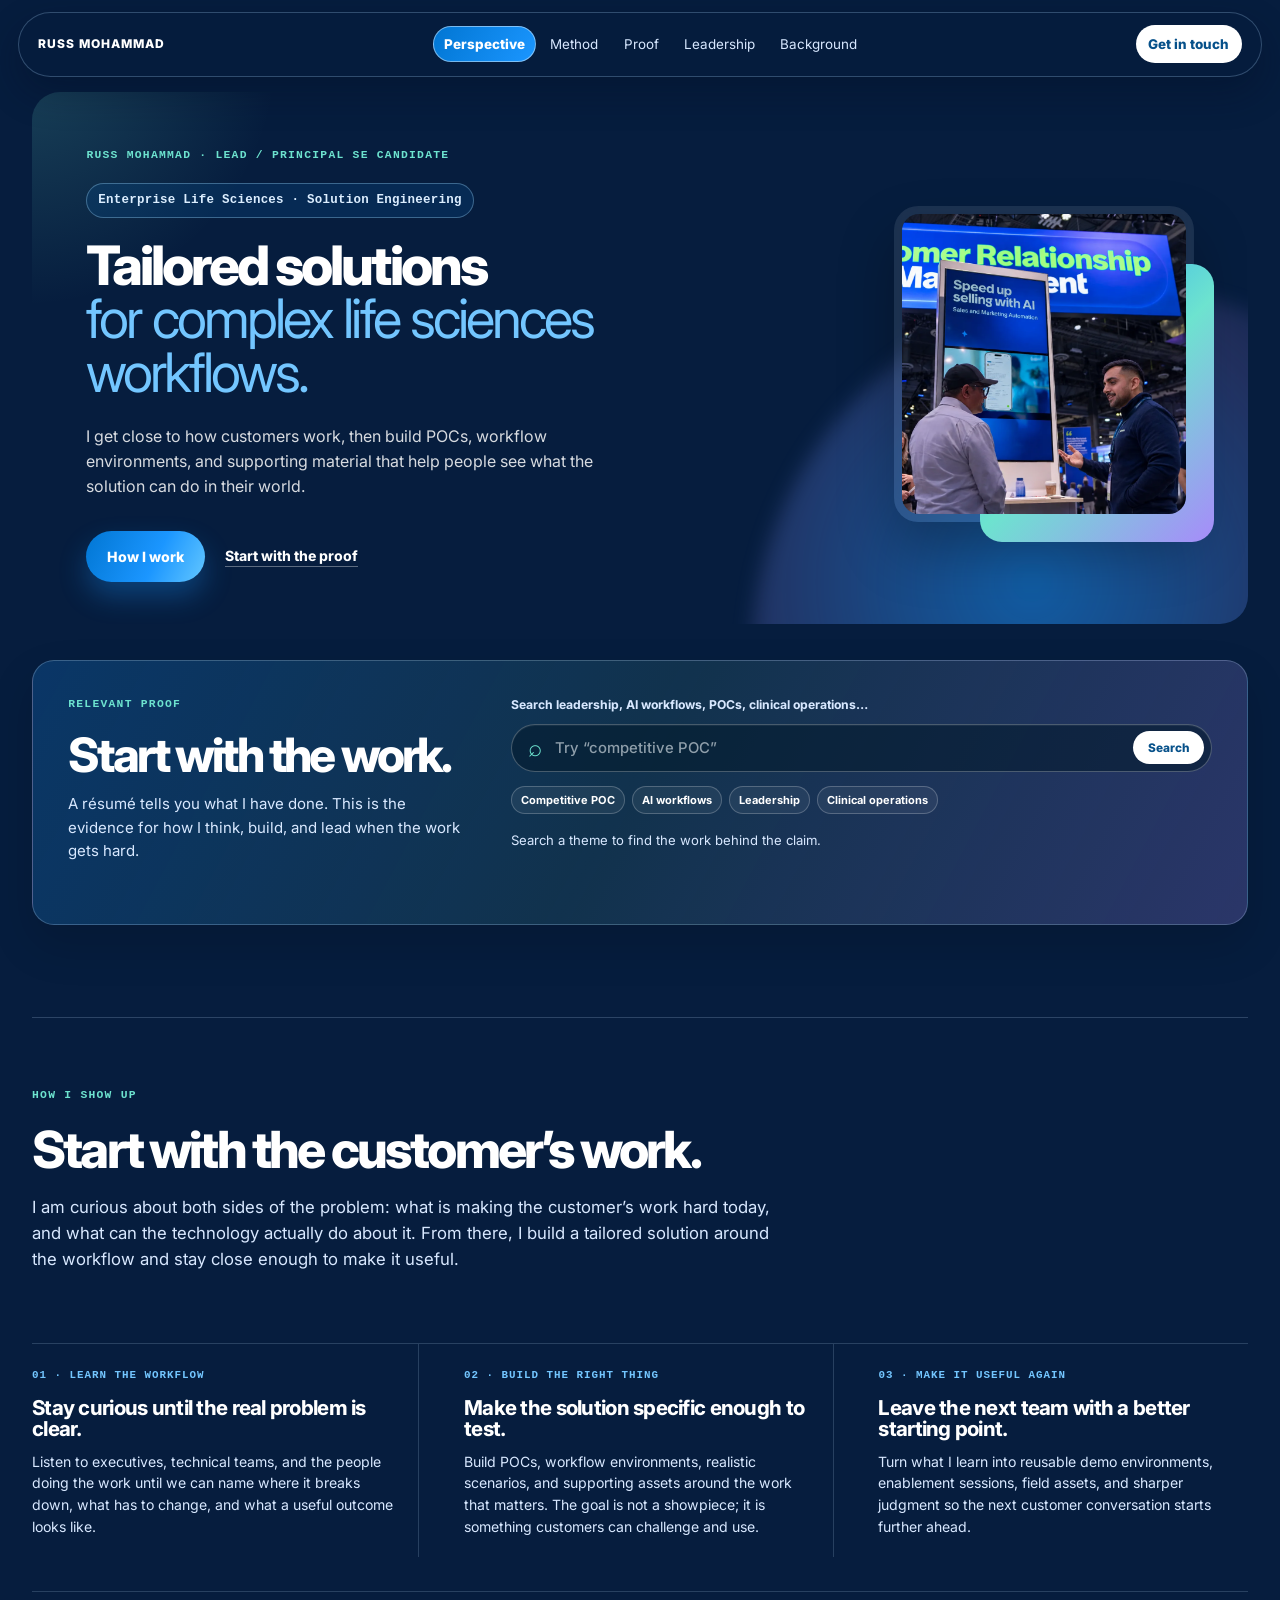
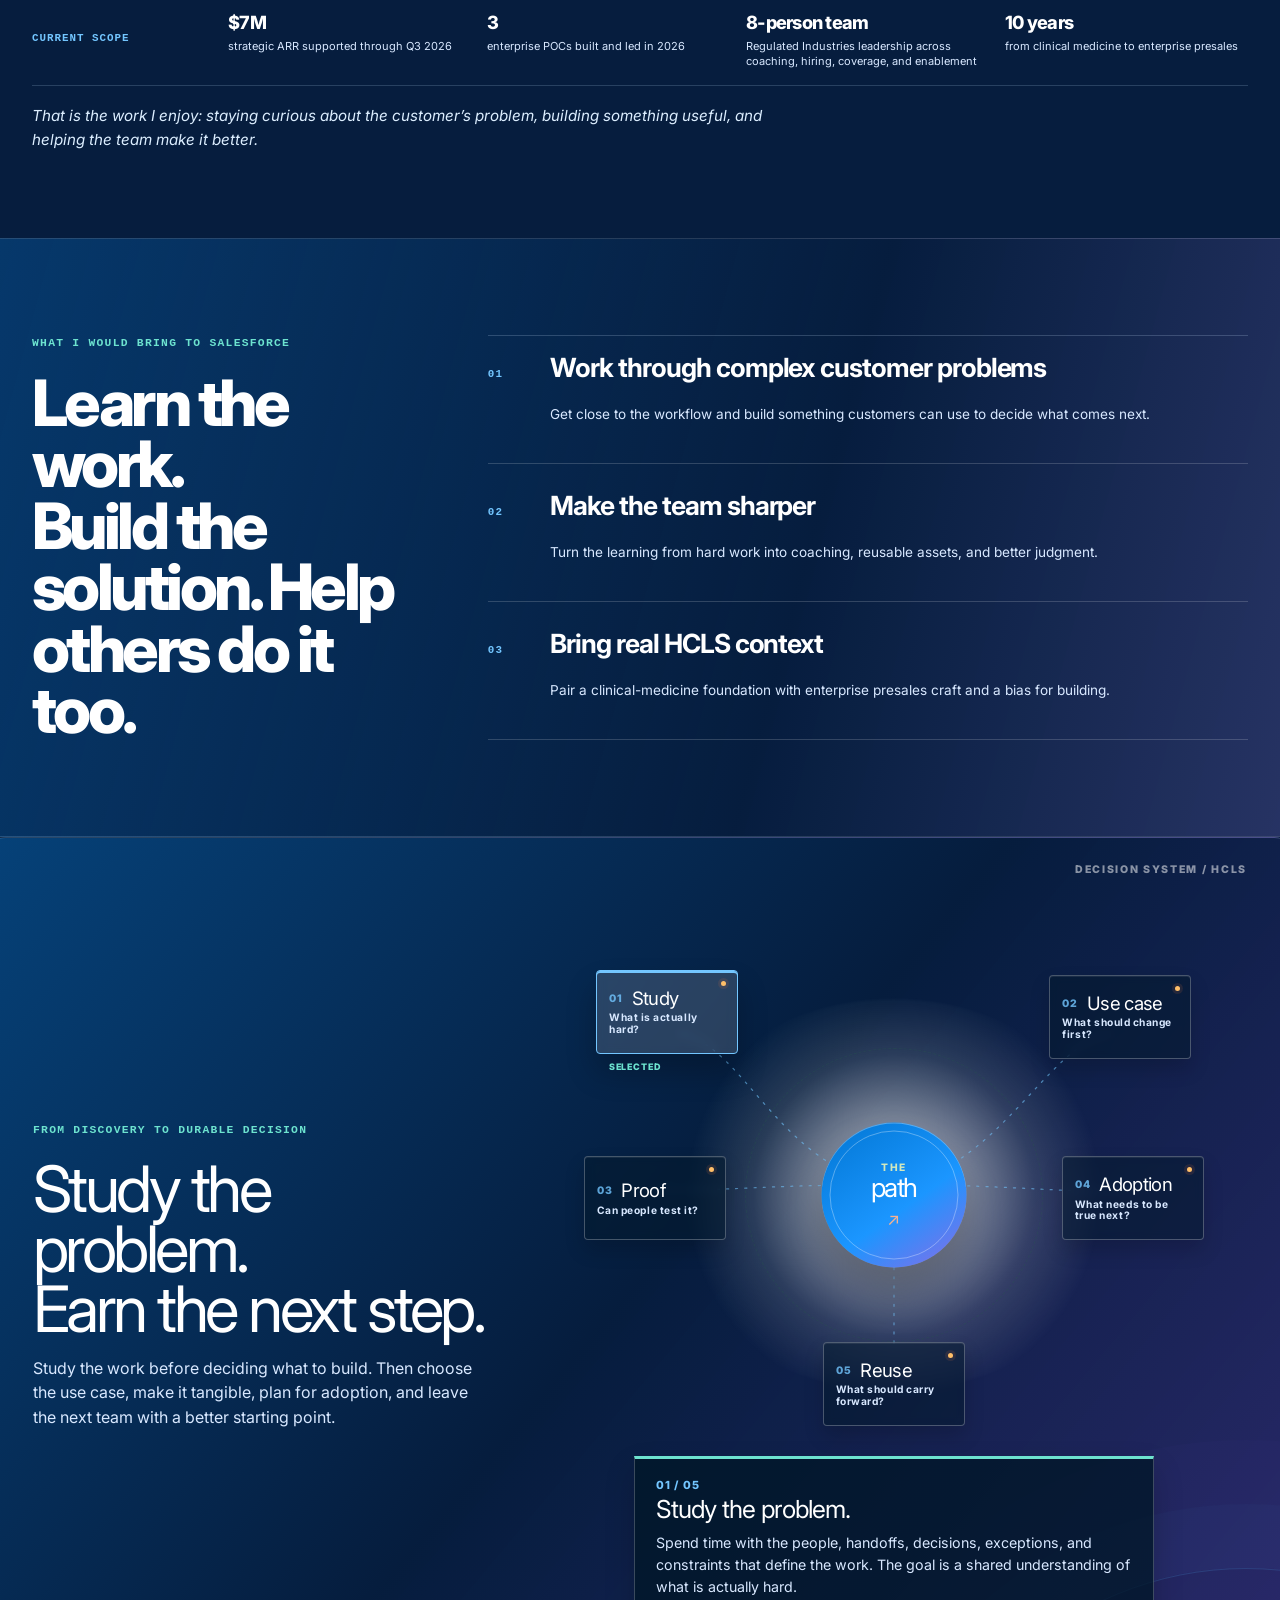
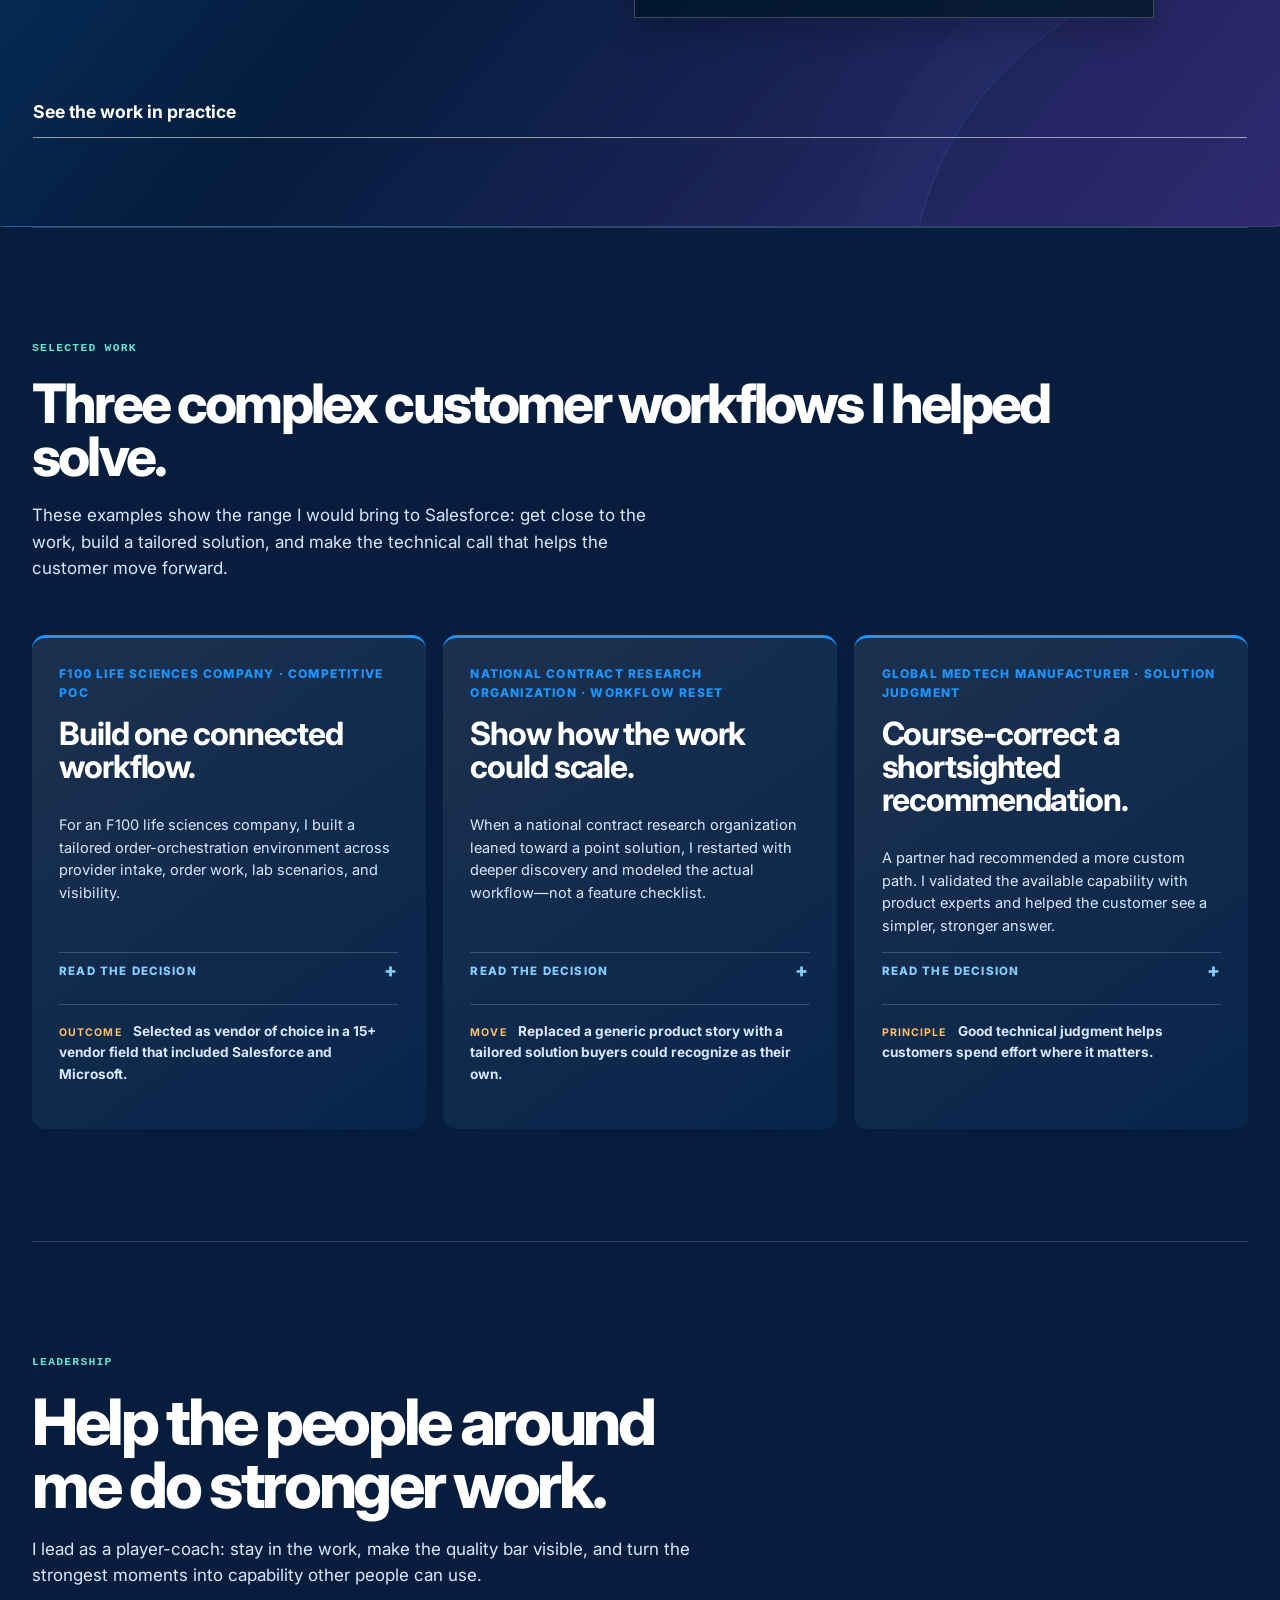
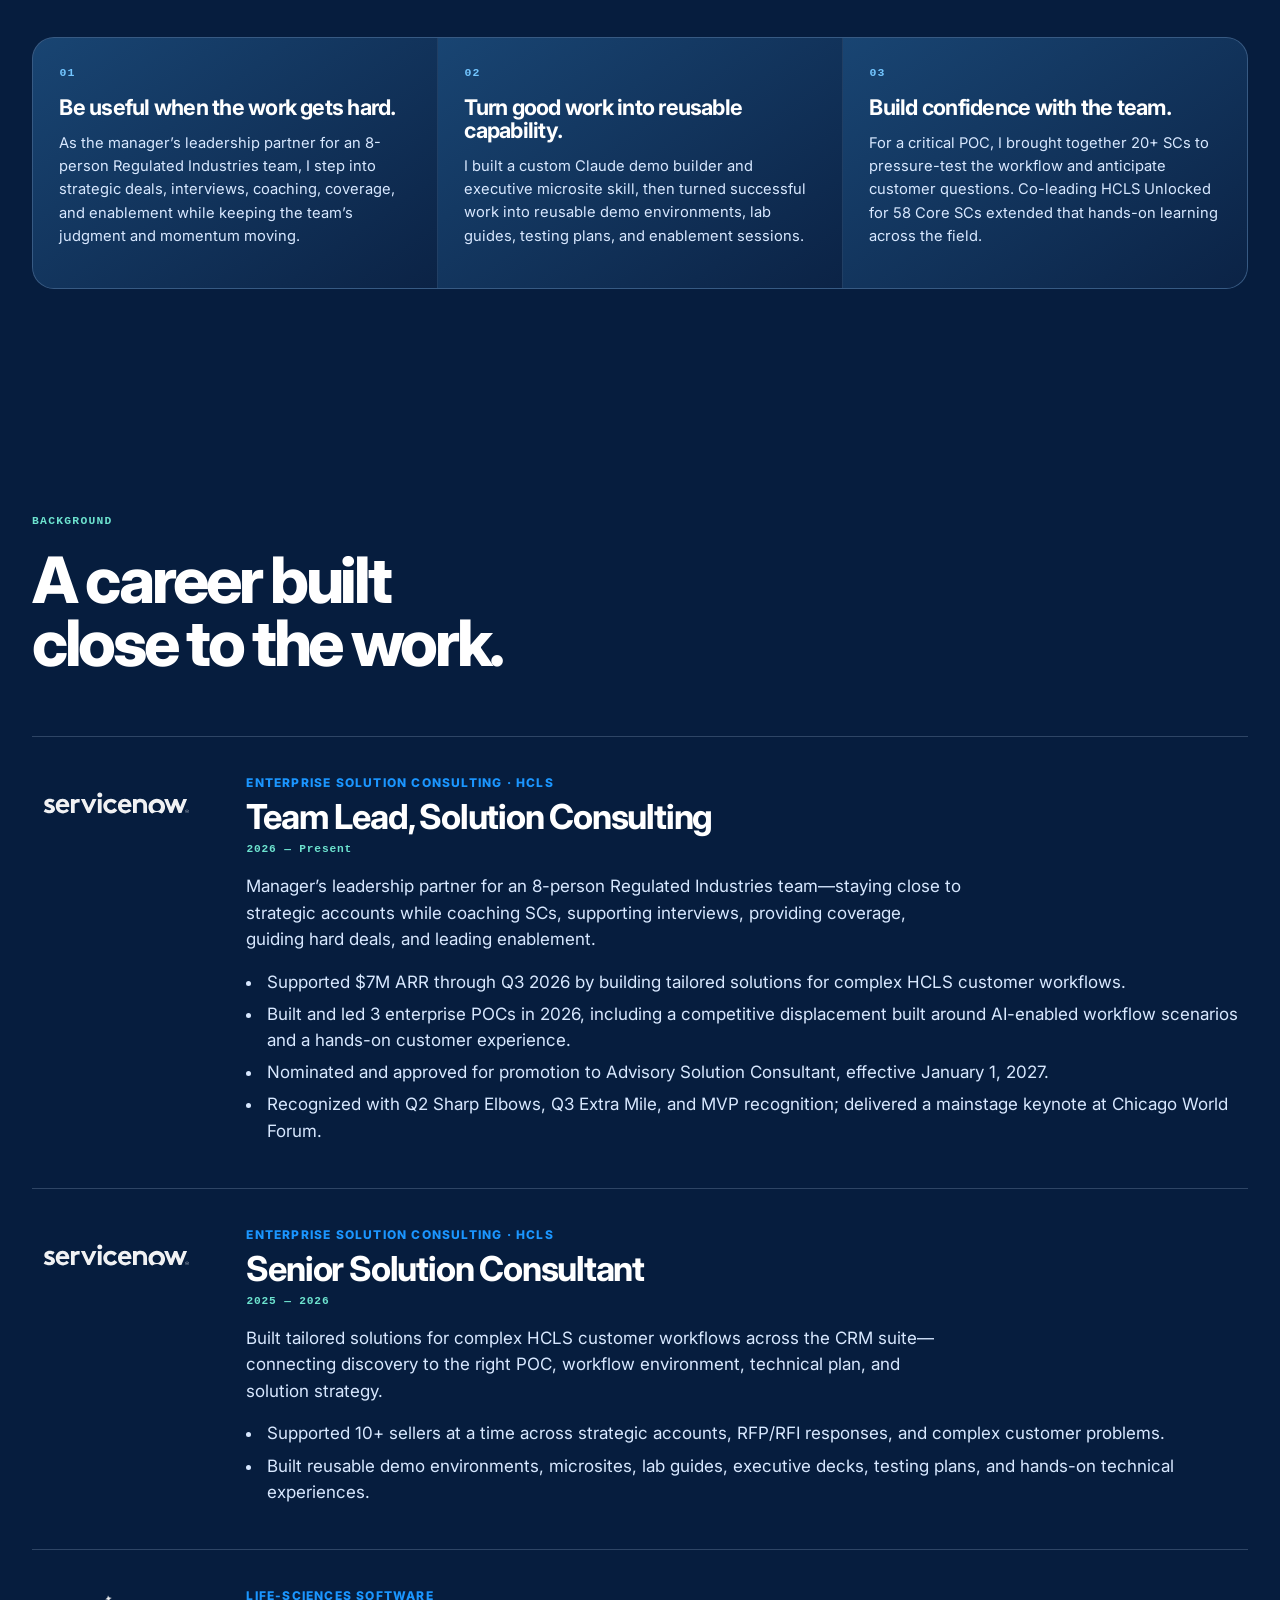
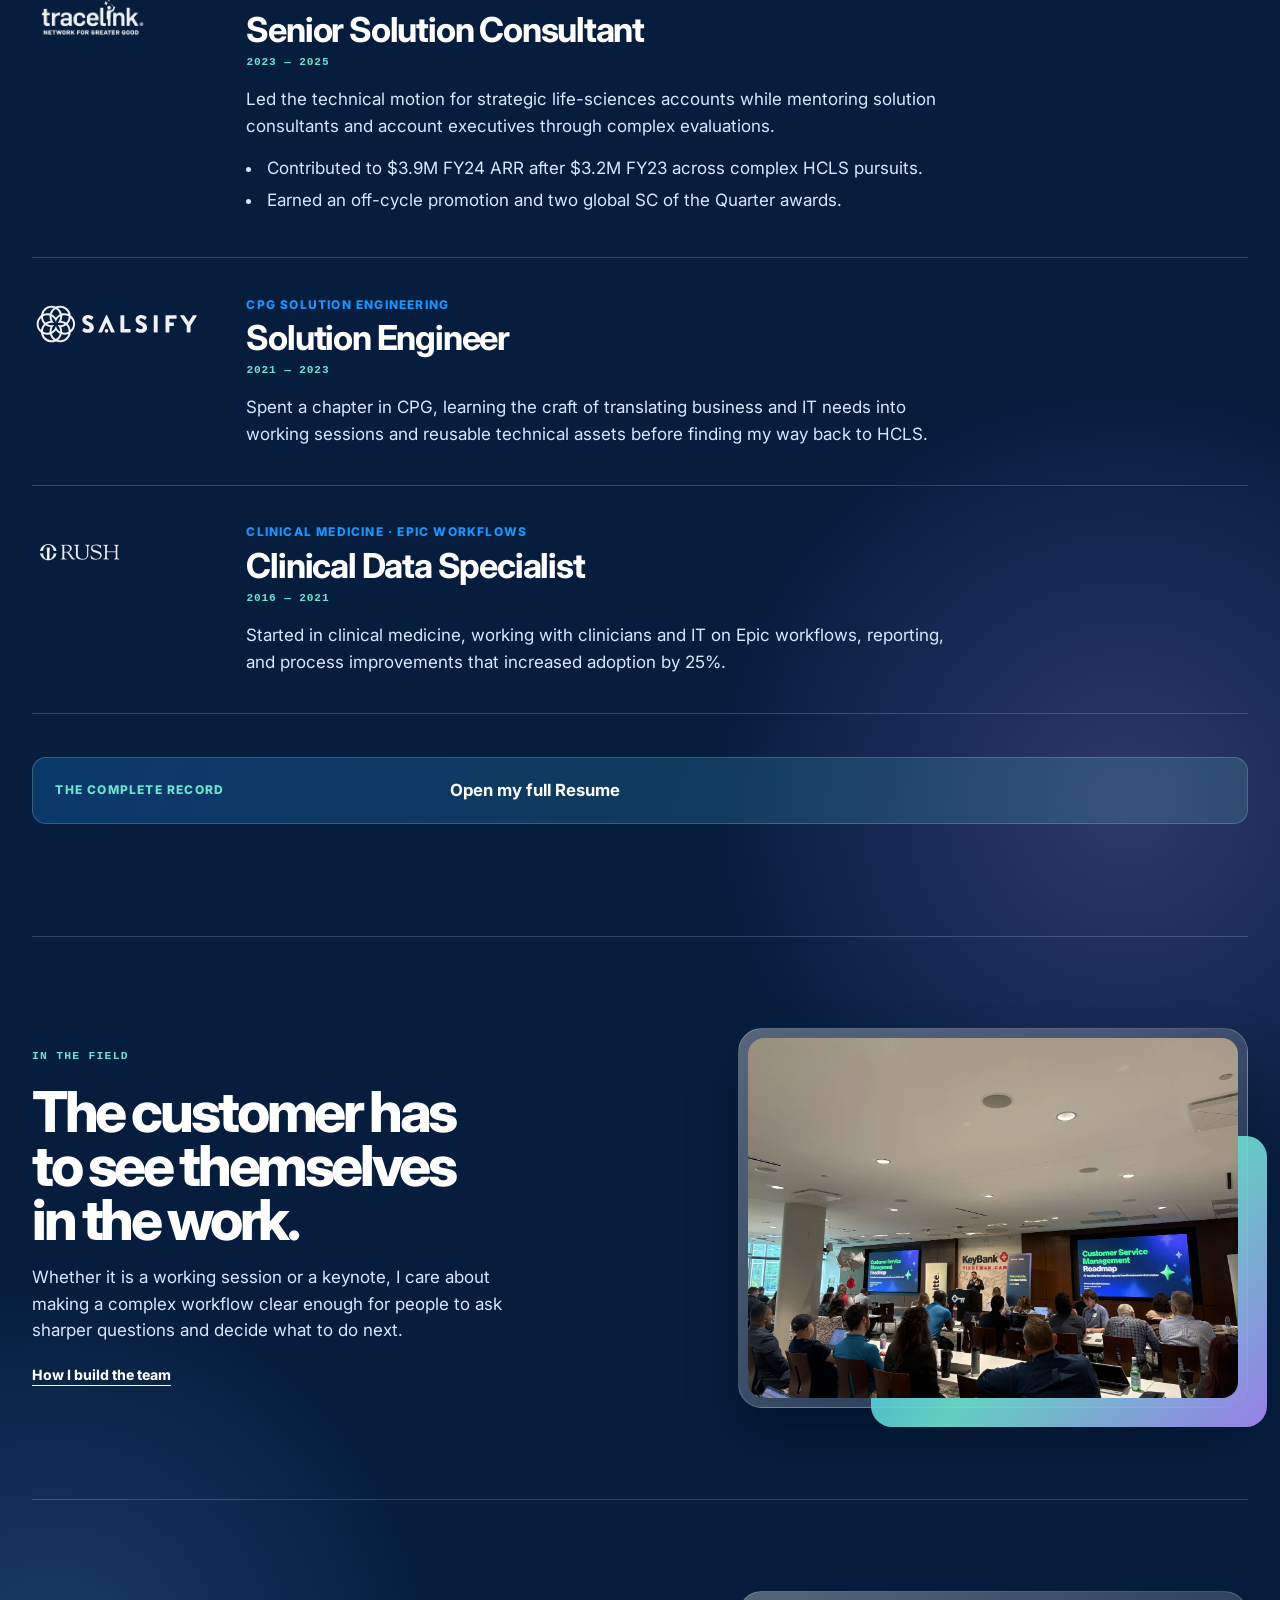
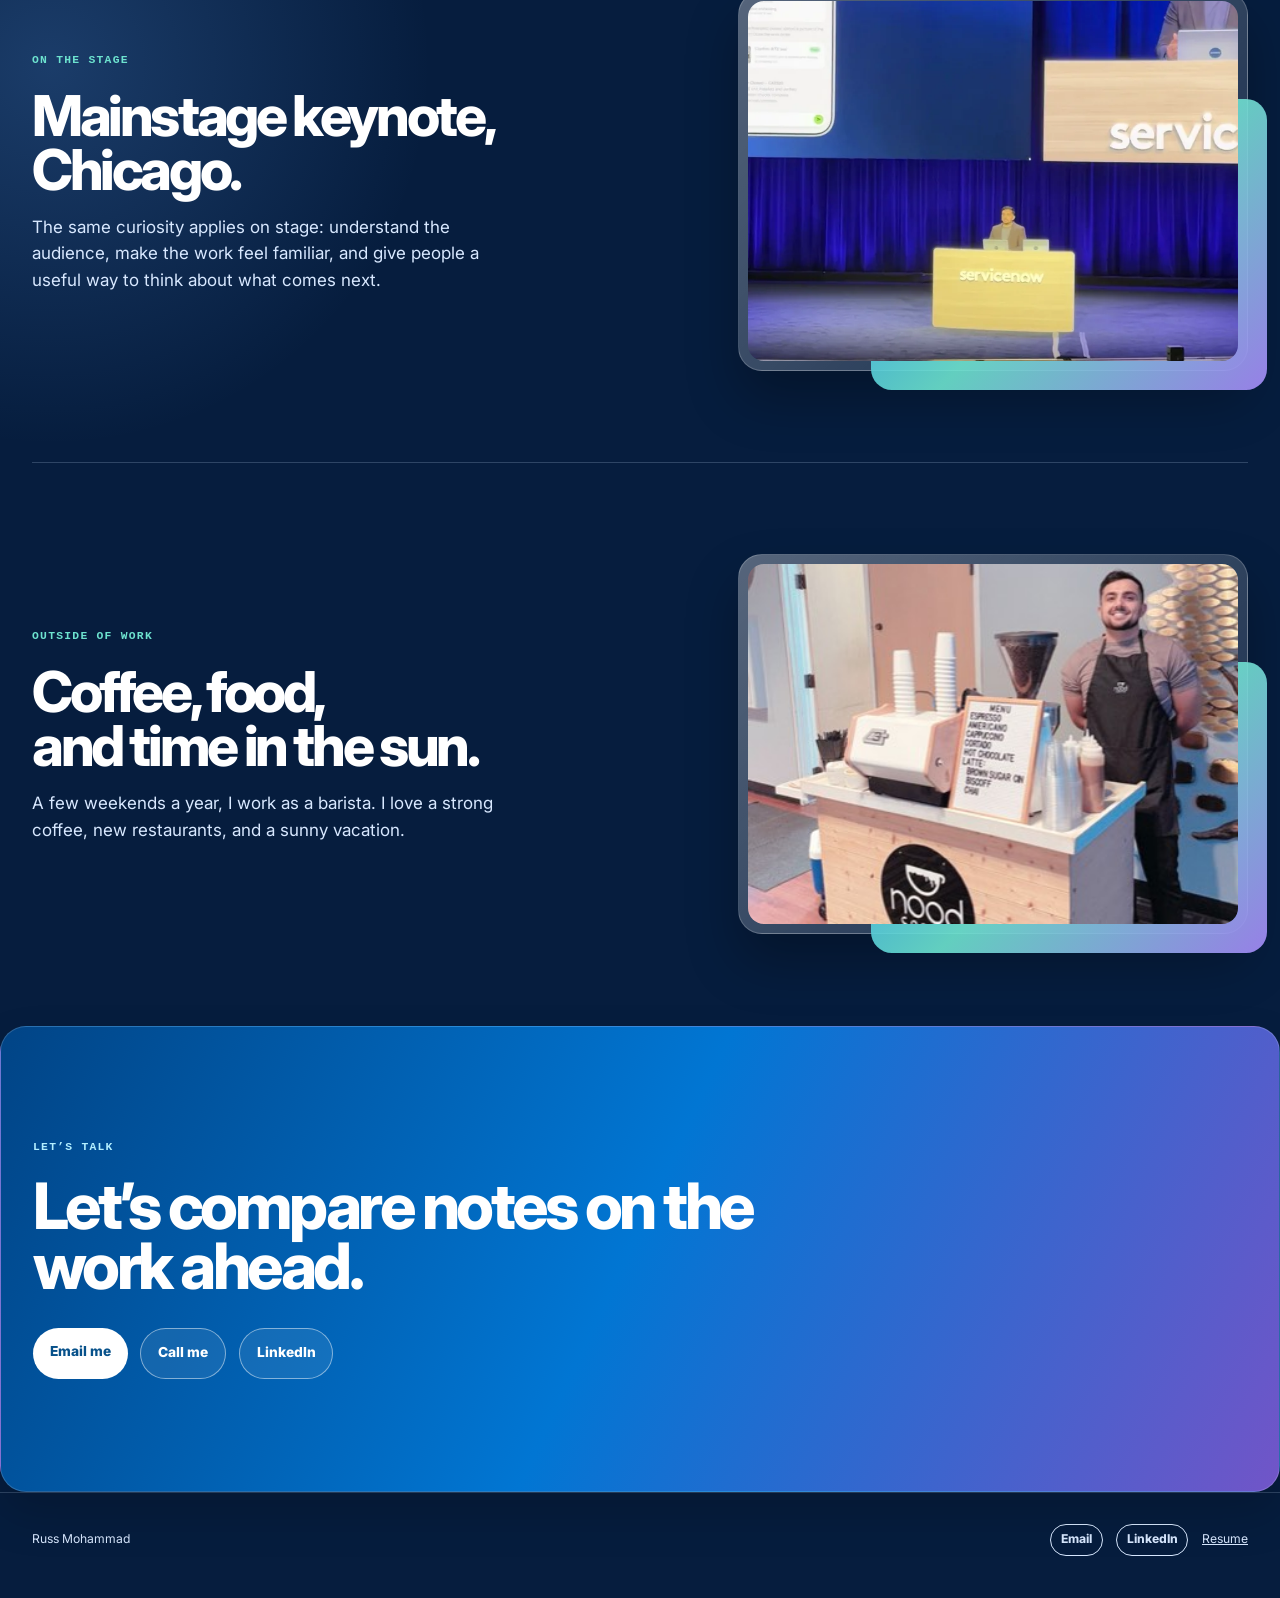
==== commit f05e7cc7: "Add coffee note and align Salesforce page flow" ====
--- a/salesforce/index.html
+++ b/salesforce/index.html
@@ -101,17 +101,7 @@
         <a class="deep-link" href="#evidence">See the work in practice</a>
       </section>
  
-      <section class="section" id="experience" aria-labelledby="experience-title">
-        <div class="section-heading"><p class="overline">Background</p><h2 id="experience-title">A career built close to the work.</h2></div>
-        <div class="timeline one-page-experience">
-          <article class="role role-with-logo"><div class="role-brand"><img src="assets/logos/servicenow-brand.svg" alt="ServiceNow logo" /></div><div><p class="role-type">Enterprise solution consulting · HCLS</p><h3>Team Lead, Solution Consulting</h3><p class="role-date">2026 — Present</p><p>Manager’s leadership partner for an 8-person Regulated Industries team—staying close to strategic accounts while coaching SCs, supporting interviews, providing coverage, guiding hard deals, and leading enablement.</p><ul><li>Supported $7M ARR through Q3 2026 by building tailored solutions for complex HCLS customer workflows.</li><li>Built and led 3 enterprise POCs in 2026, including a competitive displacement built around AI-enabled workflow scenarios and a hands-on customer experience.</li><li>Nominated and approved for promotion to Advisory Solution Consultant, effective January 1, 2027.</li><li>Recognized with Q2 Sharp Elbows, Q3 Extra Mile, and MVP recognition; delivered a mainstage keynote at Chicago World Forum.</li></ul></div></article>
-          <article class="role role-with-logo"><div class="role-brand"><img src="assets/logos/servicenow-brand.svg" alt="ServiceNow logo" /></div><div><p class="role-type">Enterprise solution consulting · HCLS</p><h3>Senior Solution Consultant</h3><p class="role-date">2025 — 2026</p><p>Built tailored solutions for complex HCLS customer workflows across the CRM suite—connecting discovery to the right POC, workflow environment, technical plan, and solution strategy.</p><ul><li>Supported 10+ sellers at a time across strategic accounts, RFP/RFI responses, and complex customer problems.</li><li>Built reusable demo environments, microsites, lab guides, executive decks, testing plans, and hands-on technical experiences.</li></ul></div></article>
-          <article class="role role-with-logo"><div class="role-brand"><img src="assets/logos/tracelink-brand.png" alt="TraceLink logo" /></div><div><p class="role-type">Life-sciences software</p><h3>Senior Solution Consultant</h3><p class="role-date">2023 — 2025</p><p>Led the technical motion for strategic life-sciences accounts while mentoring solution consultants and account executives through complex evaluations.</p><ul><li>Contributed to $3.9M FY24 ARR after $3.2M FY23 across complex HCLS pursuits.</li><li>Earned an off-cycle promotion and two global SC of the Quarter awards.</li></ul></div></article>
-          <article class="role role-with-logo"><div class="role-brand"><img src="assets/logos/salsify-brand.svg" alt="Salsify logo" /></div><div><p class="role-type">CPG solution engineering</p><h3>Solution Engineer</h3><p class="role-date">2021 — 2023</p><p>Spent a chapter in CPG, learning the craft of translating business and IT needs into working sessions and reusable technical assets before finding my way back to HCLS.</p></div></article>
-          <article class="role role-with-logo"><div class="role-brand"><img src="assets/logos/rush-brand.png" alt="Rush University Medical Center logo" /></div><div><p class="role-type">Clinical medicine · Epic workflows</p><h3>Clinical Data Specialist</h3><p class="role-date">2016 — 2021</p><p>Started in clinical medicine, working with clinicians and IT on Epic workflows, reporting, and process improvements that increased adoption by 25%.</p></div></article>
-        </div>
-        <a class="resume-banner" href="../assets/Russ-Mohammad-Resume.pdf" target="_blank" rel="noreferrer"><span>The complete record</span><strong>Open my full Resume</strong></a>
-      </section>
+
  
       <section class="section evidence-section" id="evidence" aria-labelledby="evidence-title">
         <div class="section-heading"><p class="overline">Selected work</p><h2 id="evidence-title">Three complex customer workflows I helped solve.</h2><p>These examples show the range I would bring to Salesforce: get close to the work, build a tailored solution, and make the technical call that helps the customer move forward.</p></div>
@@ -131,12 +121,29 @@
         </div>
       </section>
  
+      <section class="section" id="experience" aria-labelledby="experience-title">
+        <div class="section-heading"><p class="overline">Background</p><h2 id="experience-title">A career built close to the work.</h2></div>
+        <div class="timeline one-page-experience">
+          <article class="role role-with-logo"><div class="role-brand"><img src="assets/logos/servicenow-brand.svg" alt="ServiceNow logo" /></div><div><p class="role-type">Enterprise solution consulting · HCLS</p><h3>Team Lead, Solution Consulting</h3><p class="role-date">2026 — Present</p><p>Manager’s leadership partner for an 8-person Regulated Industries team—staying close to strategic accounts while coaching SCs, supporting interviews, providing coverage, guiding hard deals, and leading enablement.</p><ul><li>Supported $7M ARR through Q3 2026 by building tailored solutions for complex HCLS customer workflows.</li><li>Built and led 3 enterprise POCs in 2026, including a competitive displacement built around AI-enabled workflow scenarios and a hands-on customer experience.</li><li>Nominated and approved for promotion to Advisory Solution Consultant, effective January 1, 2027.</li><li>Recognized with Q2 Sharp Elbows, Q3 Extra Mile, and MVP recognition; delivered a mainstage keynote at Chicago World Forum.</li></ul></div></article>
+          <article class="role role-with-logo"><div class="role-brand"><img src="assets/logos/servicenow-brand.svg" alt="ServiceNow logo" /></div><div><p class="role-type">Enterprise solution consulting · HCLS</p><h3>Senior Solution Consultant</h3><p class="role-date">2025 — 2026</p><p>Built tailored solutions for complex HCLS customer workflows across the CRM suite—connecting discovery to the right POC, workflow environment, technical plan, and solution strategy.</p><ul><li>Supported 10+ sellers at a time across strategic accounts, RFP/RFI responses, and complex customer problems.</li><li>Built reusable demo environments, microsites, lab guides, executive decks, testing plans, and hands-on technical experiences.</li></ul></div></article>
+          <article class="role role-with-logo"><div class="role-brand"><img src="assets/logos/tracelink-brand.png" alt="TraceLink logo" /></div><div><p class="role-type">Life-sciences software</p><h3>Senior Solution Consultant</h3><p class="role-date">2023 — 2025</p><p>Led the technical motion for strategic life-sciences accounts while mentoring solution consultants and account executives through complex evaluations.</p><ul><li>Contributed to $3.9M FY24 ARR after $3.2M FY23 across complex HCLS pursuits.</li><li>Earned an off-cycle promotion and two global SC of the Quarter awards.</li></ul></div></article>
+          <article class="role role-with-logo"><div class="role-brand"><img src="assets/logos/salsify-brand.svg" alt="Salsify logo" /></div><div><p class="role-type">CPG solution engineering</p><h3>Solution Engineer</h3><p class="role-date">2021 — 2023</p><p>Spent a chapter in CPG, learning the craft of translating business and IT needs into working sessions and reusable technical assets before finding my way back to HCLS.</p></div></article>
+          <article class="role role-with-logo"><div class="role-brand"><img src="assets/logos/rush-brand.png" alt="Rush University Medical Center logo" /></div><div><p class="role-type">Clinical medicine · Epic workflows</p><h3>Clinical Data Specialist</h3><p class="role-date">2016 — 2021</p><p>Started in clinical medicine, working with clinicians and IT on Epic workflows, reporting, and process improvements that increased adoption by 25%.</p></div></article>
+        </div>
+        <a class="resume-banner" href="../assets/Russ-Mohammad-Resume.pdf" target="_blank" rel="noreferrer"><span>The complete record</span><strong>Open my full Resume</strong></a>
+      </section>
+ 
       <section class="field-notes photo-moment" id="field-notes" data-reveal aria-labelledby="field-notes-title">
         <div class="field-notes-copy"><p class="overline">In the field</p><h2 id="field-notes-title">The customer has to see themselves in the work.</h2><p>Whether it is a working session or a keynote, I care about making a complex workflow clear enough for people to ask sharper questions and decide what to do next.</p><a class="text-action" href="#leadership">How I build the team</a></div>
         <figure class="field-photo snug-photo photo-moment-frame"><picture><source srcset="assets/nowruss-cleveland-snug.webp" type="image/webp" /><img src="assets/nowruss-cleveland-snug.webp" alt="Russ presenting at Cleveland SNUG" width="1600" height="1200" loading="lazy" decoding="async" /></picture></figure>
       </section>
  
       <section class="keynote photo-moment" data-reveal><div class="photo-moment-copy"><p class="overline">On the stage</p><h2>Mainstage keynote,<br />Chicago.</h2><p>The same curiosity applies on stage: understand the audience, make the work feel familiar, and give people a useful way to think about what comes next.</p></div><figure class="photo-moment-frame"><picture><source srcset="assets/nowruss-mainstage-keynote.webp" type="image/webp" /><img src="assets/nowruss-mainstage-keynote.webp" alt="Russ Mohammad speaking from a podium during a live keynote demo" width="768" height="1024" loading="lazy" decoding="async" /></picture></figure></section>
+
+      <section class="keynote coffee-note photo-moment" data-reveal>
+        <div class="photo-moment-copy"><p class="overline">Outside of work</p><h2>Coffee, food,<br />and time in the sun.</h2><p>A few weekends a year, I work as a barista. I love a strong coffee, new restaurants, and a sunny vacation.</p></div>
+        <figure class="photo-moment-frame"><img src="assets/nowruss-barista.jpg" alt="Russ Mohammad working as a barista" width="393" height="700" loading="lazy" decoding="async" /></figure>
+      </section>
     </main>
     <section class="contact-panel" data-reveal><p class="overline">Let’s talk</p><h2>Let’s compare notes on the work ahead.</h2><div><a class="contact-button" href="mailto:nowrussmohammad@gmail.com">Email me</a><a class="contact-button phone" href="tel:+17087451695">Call me</a><a class="contact-button linkedin" href="https://www.linkedin.com/in/russmoh/" target="_blank" rel="noreferrer">LinkedIn</a></div></section>
     <footer><p>Russ Mohammad</p><div class="footer-actions"><a class="footer-button" href="mailto:nowrussmohammad@gmail.com">Email</a><a class="footer-button" href="https://www.linkedin.com/in/russmoh/" target="_blank" rel="noreferrer">LinkedIn</a><a href="../assets/Russ-Mohammad-Resume.pdf" target="_blank" rel="noreferrer">Resume</a></div></footer><script src="main.js"></script>
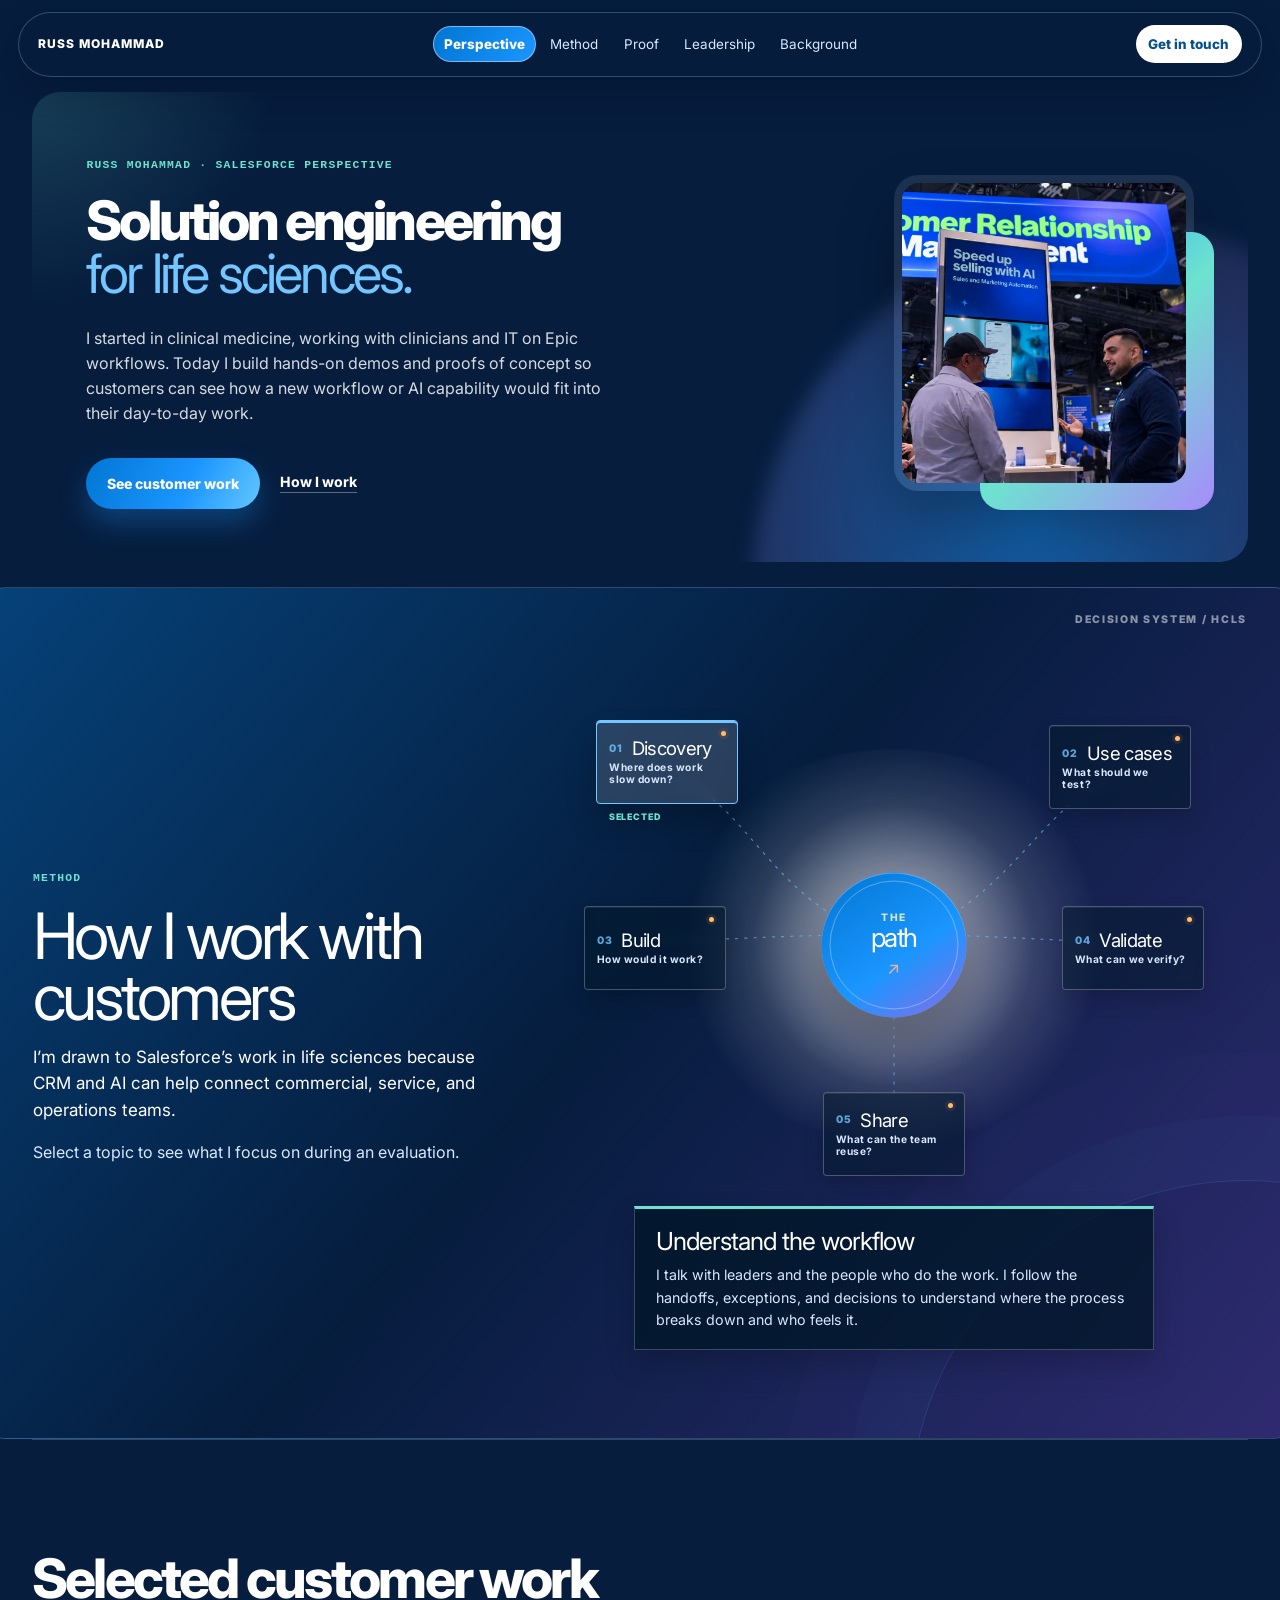
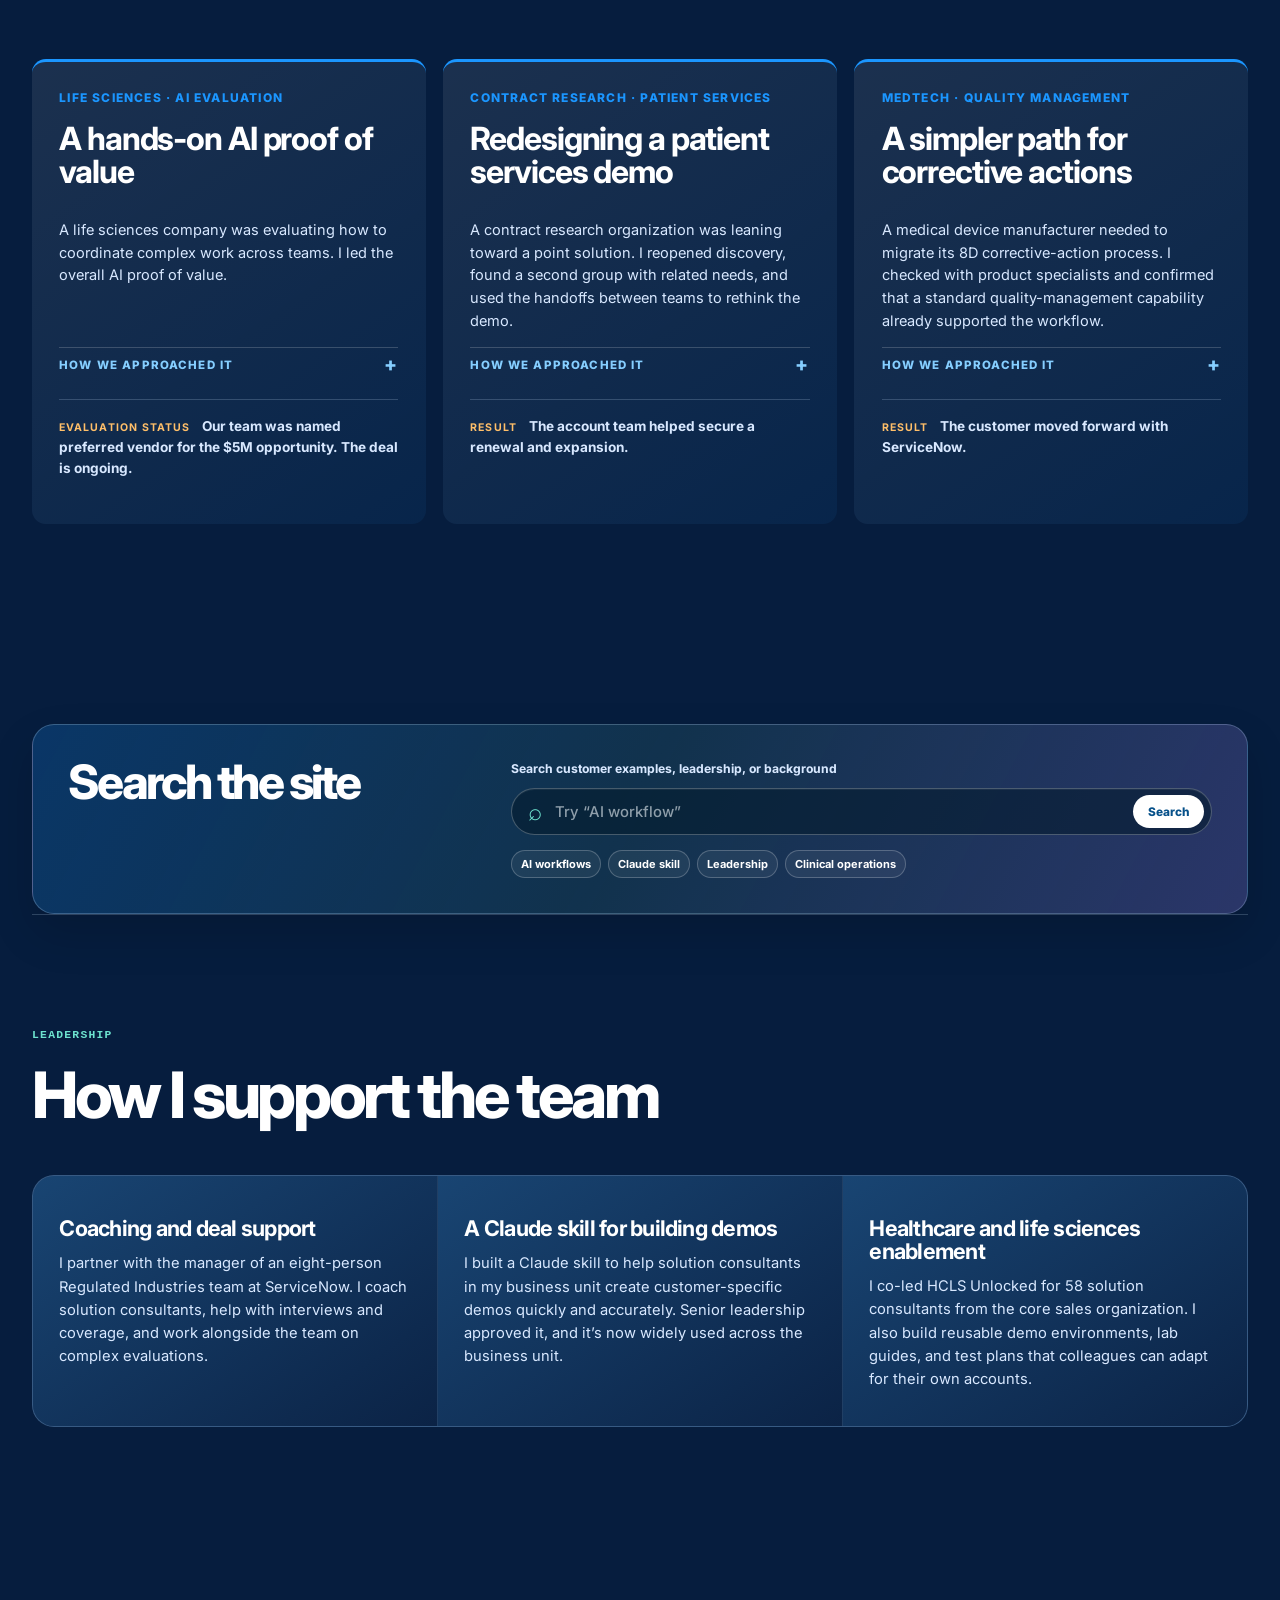
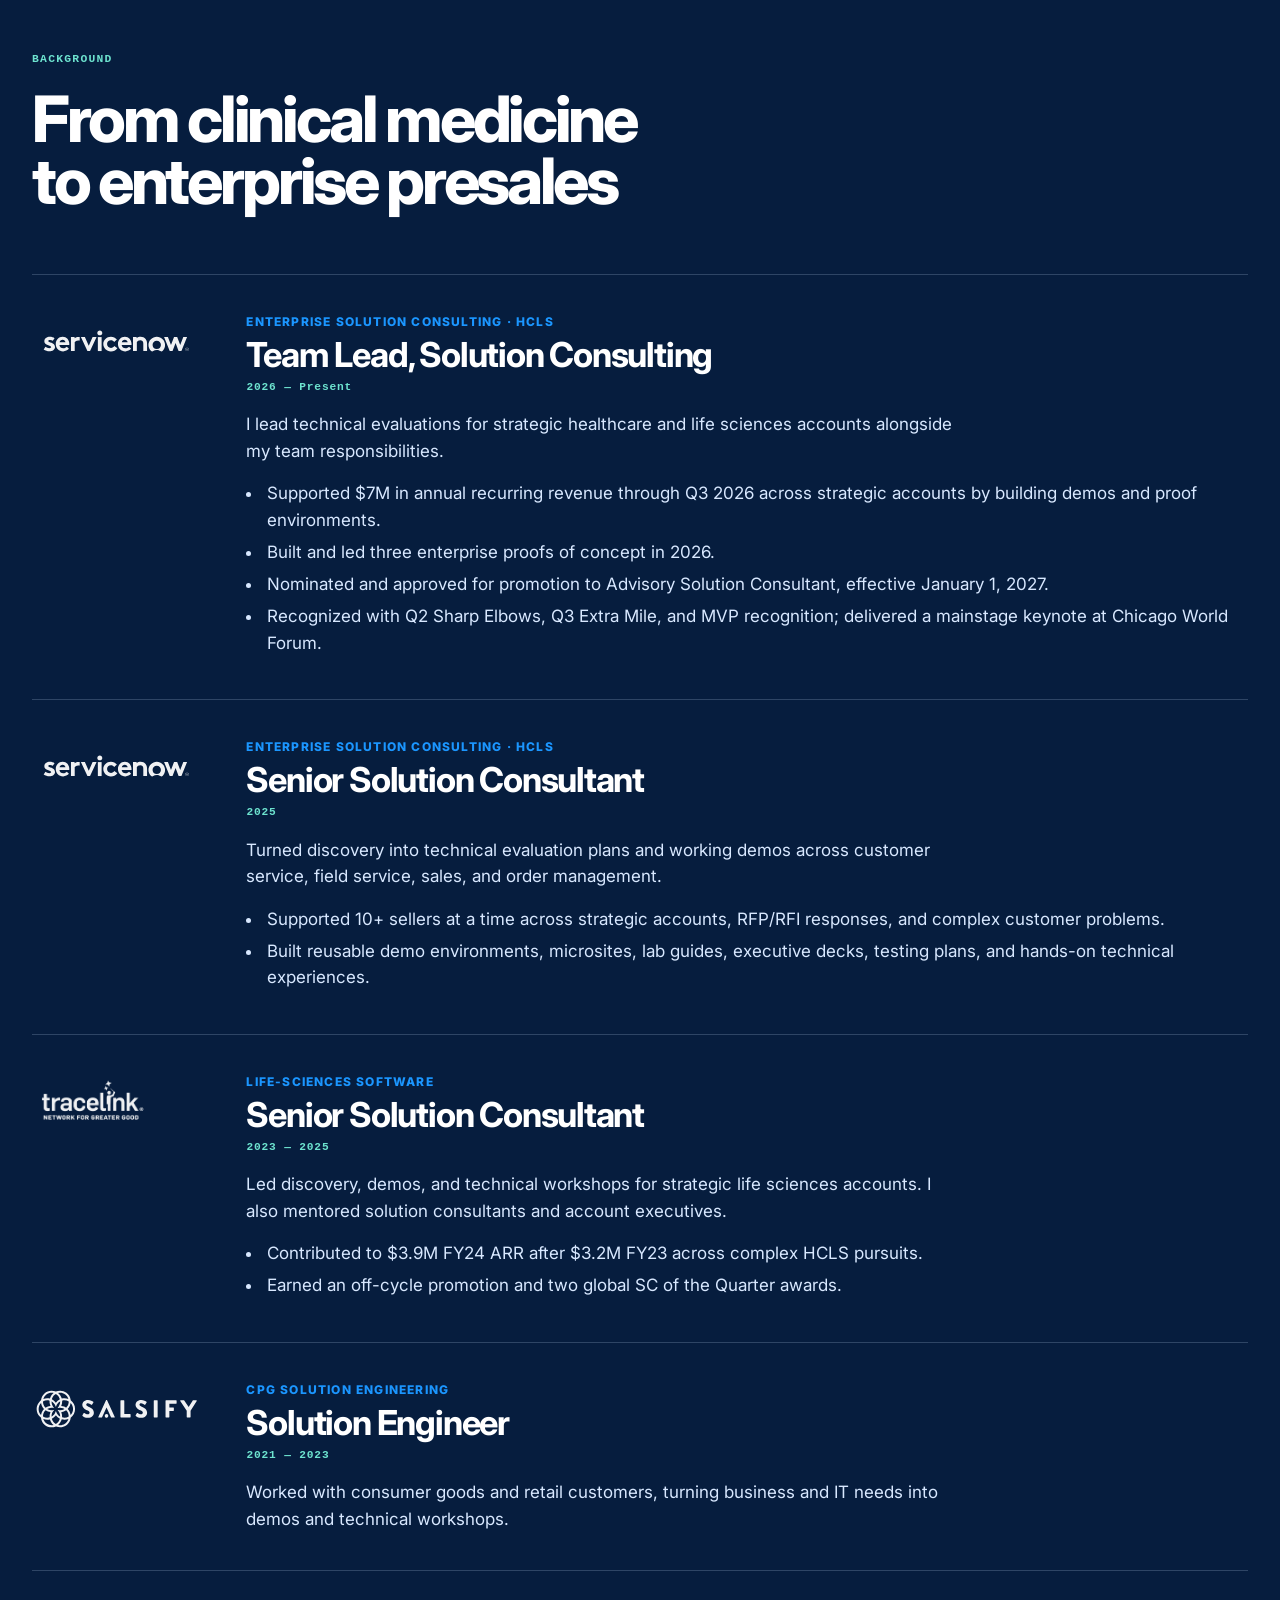
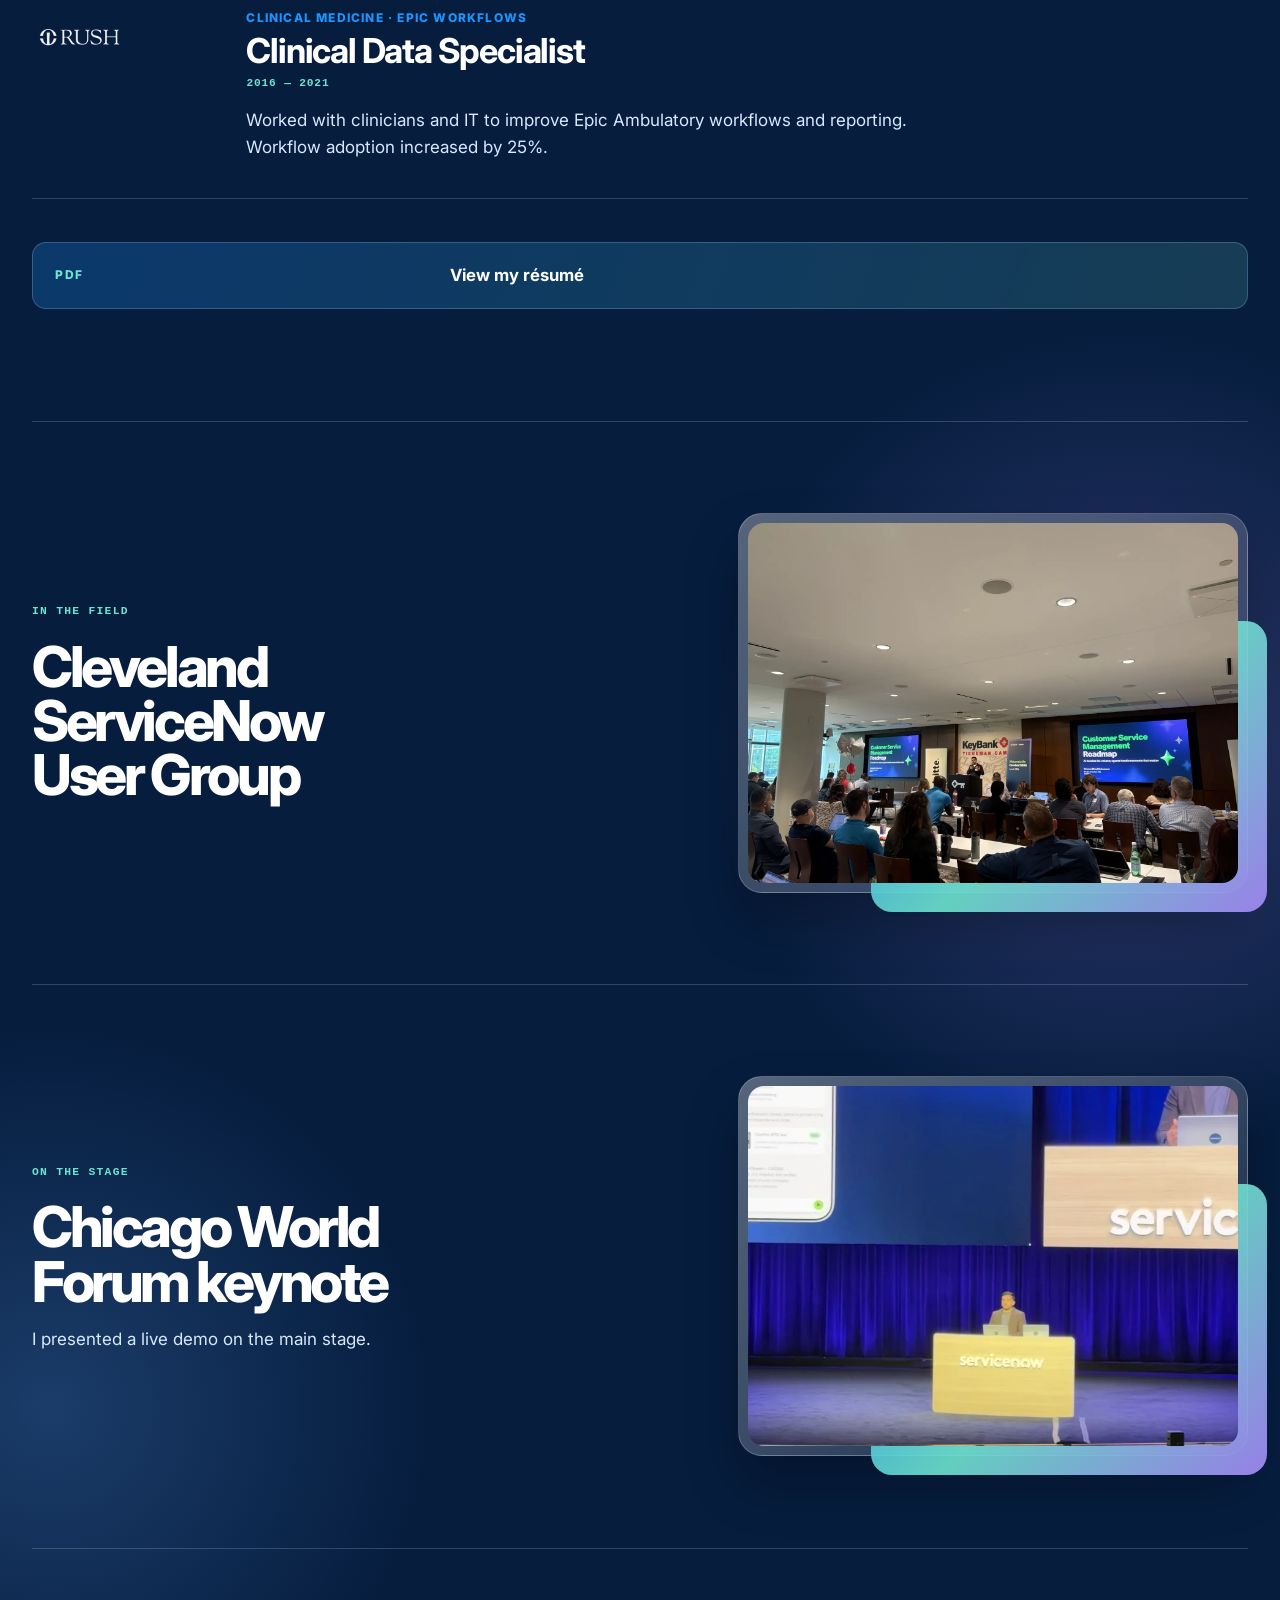
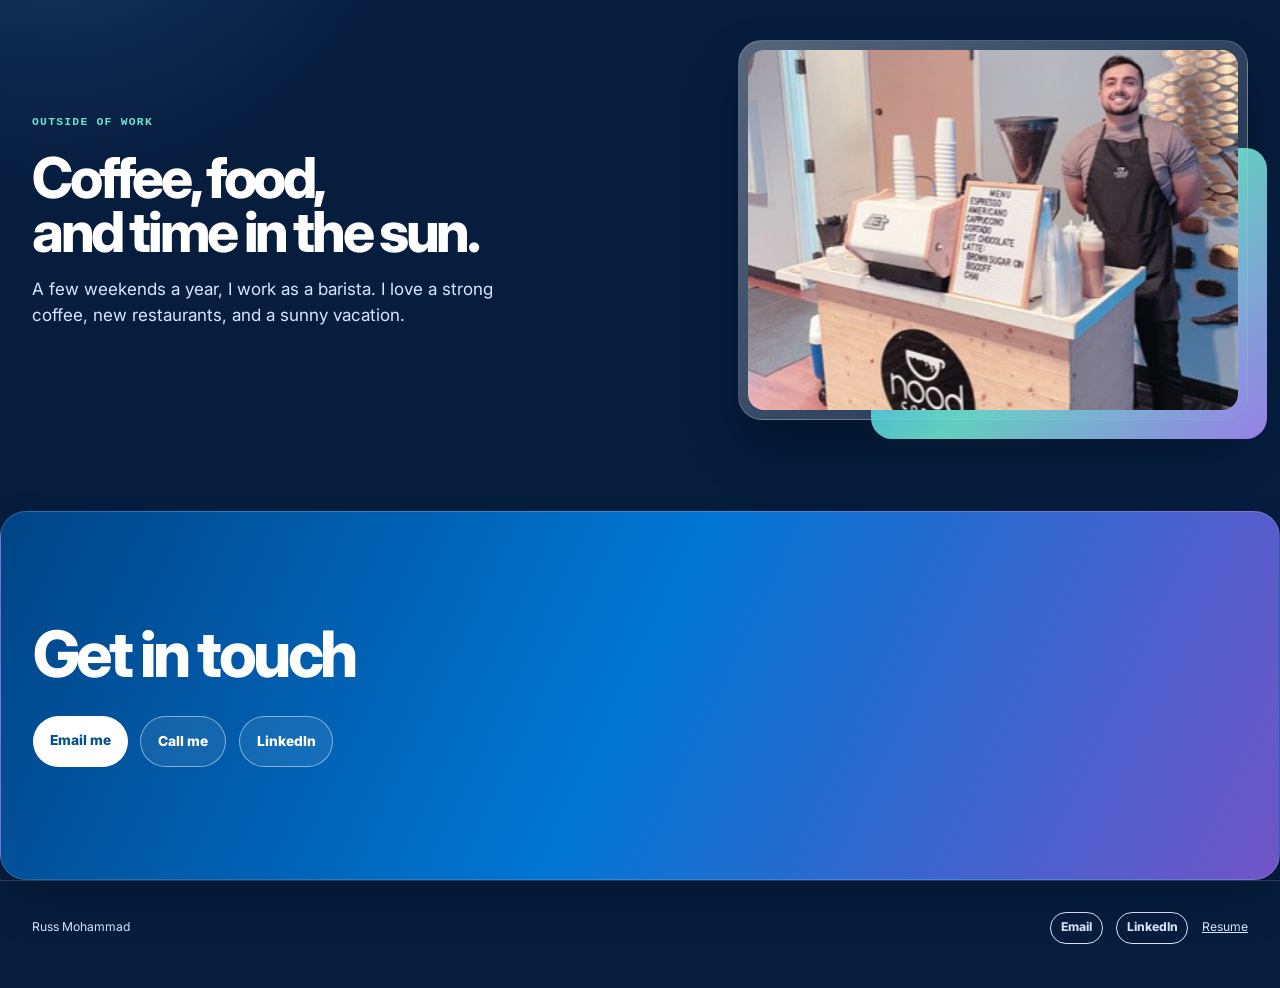
==== commit 9dbfc367: "Refine HCLS site narrative and anonymize customer proof" ====
--- a/salesforce/index.html
+++ b/salesforce/index.html
@@ -3,8 +3,8 @@
   <head>
     <meta charset="UTF-8" />
     <meta name="viewport" content="width=device-width, initial-scale=1.0" />
-    <meta name="description" content="Russ Mohammad — candidate for Lead or Principal Solution Engineer, Life Sciences at Salesforce." />
-    <title>Russ Mohammad | Enterprise Life Sciences SE</title>
+    <meta name="description" content="Russ Mohammad on life sciences solution engineering, hands-on AI evaluations, and the work that draws him to Salesforce." />
+    <title>Russ Mohammad | Life Sciences Solution Engineering for Salesforce</title>
     <link rel="preconnect" href="https://fonts.googleapis.com" />
     <link rel="preconnect" href="https://fonts.gstatic.com" crossorigin />
     <link href="https://fonts.googleapis.com/css2?family=Inter:opsz,wght@14..32,400..800&amp;display=swap" rel="stylesheet" />
@@ -38,50 +38,25 @@
     <main id="top">
       <section class="intro hero-landing" id="profile" aria-labelledby="intro-title">
         <div class="intro-copy" data-reveal>
-          <p class="overline">Russ Mohammad · Lead / Principal SE candidate</p>
-          <p class="hero-role">Enterprise Life Sciences · Solution Engineering</p>
-          <h1 id="intro-title">Tailored solutions<br /><em>for complex life sciences workflows.</em></h1>
-          <p class="intro-text">I get close to how customers work, then build POCs, workflow environments, and supporting material that help people see what the solution can do in their world.</p>
-          <div class="hero-actions"><a class="primary-action" href="#why-salesforce">How I work</a><a class="text-action" href="#evidence">Start with the proof</a></div>
+          <p class="overline">Russ Mohammad · Salesforce perspective</p>
+          <h1 id="intro-title">Solution engineering<br /><em>for life&nbsp;sciences.</em></h1>
+          <p class="intro-text">I started in clinical medicine, working with clinicians and IT on Epic workflows. Today I build hands-on demos and proofs of concept so customers can see how a new workflow or AI capability would fit into their day-to-day work.</p>
+          <div class="hero-actions"><a class="primary-action" href="#evidence">See customer work</a><a class="text-action" href="#why-salesforce">How I work</a></div>
         </div>
         <figure class="portrait portrait-event portrait-conference" data-reveal>
           <picture><source srcset="assets/nowruss-knowledge-conference-v2.webp" type="image/webp" /><img src="assets/nowruss-knowledge-conference-v2.webp" alt="Russ Mohammad presenting in a live conference setting" width="1536" height="1024" decoding="async" fetchpriority="high" /></picture>
         </figure>
       </section>
  
-      <section class="explore-search" aria-labelledby="explore-title" data-reveal>
-        <div class="explore-search-copy"><p class="overline">Relevant proof</p><h2 id="explore-title">Start with the work.</h2><p>A résumé tells you what I have done. This is the evidence for how I think, build, and lead when the work gets hard.</p></div>
-        <div class="explore-search-tool"><form id="site-search-form" role="search"><label for="site-search">Search leadership, AI workflows, POCs, clinical operations…</label><div class="search-input-wrap"><span aria-hidden="true">⌕</span><input id="site-search" type="search" autocomplete="off" placeholder="Try “competitive POC”" /><button type="submit">Search</button></div></form><div class="search-chips" aria-label="Suggested searches"><button type="button" data-search-term="competitive POC">Competitive POC</button><button type="button" data-search-term="AI workflow">AI workflows</button><button type="button" data-search-term="leadership enablement">Leadership</button><button type="button" data-search-term="clinical operations">Clinical operations</button></div><div id="search-results" class="search-results" aria-live="polite"><p>Search a theme to find the work behind the claim.</p></div></div>
-      </section>
- 
-      <section class="operator-brief" id="why-salesforce" aria-labelledby="operator-brief-title" data-reveal>
-        <div class="operator-brief-intro"><p class="overline">How I show up</p><h2 id="operator-brief-title">Start with the customer’s work.</h2><p>I am curious about both sides of the problem: what is making the customer’s work hard today, and what can the technology actually do about it. From there, I build a tailored solution around the workflow and stay close enough to make it useful.</p></div>
-        <div class="operator-principles">
-          <article><p class="principle-label">01 · Learn the workflow</p><h3>Stay curious until the real problem is clear.</h3><p>Listen to executives, technical teams, and the people doing the work until we can name where it breaks down, what has to change, and what a useful outcome looks like.</p></article>
-          <article><p class="principle-label">02 · Build the right thing</p><h3>Make the solution specific enough to test.</h3><p>Build POCs, workflow environments, realistic scenarios, and supporting assets around the work that matters. The goal is not a showpiece; it is something customers can challenge and use.</p></article>
-          <article><p class="principle-label">03 · Make it useful again</p><h3>Leave the next team with a better starting point.</h3><p>Turn what I learn into reusable demo environments, enablement sessions, field assets, and sharper judgment so the next customer conversation starts further ahead.</p></article>
+      <section class="layers decision-atlas" id="why-salesforce" aria-labelledby="layers-title" data-reveal>
+        <div class="layers-copy" id="layers">
+          <p class="overline">Method</p>
+          <h2 id="layers-title">How I work with customers</h2>
+          <p>I’m drawn to Salesforce’s work in life sciences because CRM and AI can help connect commercial, service, and operations teams.</p>
+          <p>Select a topic to see what I focus on during an evaluation.</p>
         </div>
-        <div class="operator-proof" aria-label="Current scope"><p>Current scope</p><ul><li><strong>$7M</strong><span>strategic ARR supported through Q3 2026</span></li><li><strong>3</strong><span>enterprise POCs built and led in 2026</span></li><li><strong>8-person team</strong><span>Regulated Industries leadership across coaching, hiring, coverage, and enablement</span></li><li><strong>10 years</strong><span>from clinical medicine to enterprise presales</span></li></ul></div>
-        <p class="team-fit-note">That is the work I enjoy: staying curious about the customer’s problem, building something useful, and helping the team make it better.</p>
-      </section>
- 
-      <section class="quick-index" data-reveal aria-label="Start here">
-        <div><p class="overline">What I would bring to Salesforce</p><h2>Learn the work.<br />Build the solution. Help others do it too.</h2></div>
-        <div class="quick-index-links">
-          <a href="#evidence"><span>01</span><strong>Work through complex customer problems</strong><p>Get close to the workflow and build something customers can use to decide what comes next.</p></a>
-          <a href="#leadership"><span>02</span><strong>Make the team sharper</strong><p>Turn the learning from hard work into coaching, reusable assets, and better judgment.</p></a>
-          <a href="#experience"><span>03</span><strong>Bring real HCLS context</strong><p>Pair a clinical-medicine foundation with enterprise presales craft and a bias for building.</p></a>
-        </div>
-      </section>
- 
-      <section class="layers decision-atlas" id="layers" aria-labelledby="layers-title" data-reveal>
-        <div class="layers-copy">
-          <p class="overline">From discovery to durable decision</p>
-          <h2 id="layers-title">Study the problem.<br />Earn the next step.</h2>
-          <p>Study the work before deciding what to build. Then choose the use case, make it tangible, plan for adoption, and leave the next team with a better starting point.</p>
-        </div>
-        <div class="layers-stage atlas-stage" aria-live="polite">
-          <div class="atlas-shell" aria-label="Five stages of a customer decision around the path forward">
+        <div class="layers-stage atlas-stage">
+          <div class="atlas-shell" role="group" aria-label="Topics">
             <svg class="atlas-lines" viewBox="0 0 600 480" aria-hidden="true">
               <path d="M300 230 C190 220 152 90 90 82" />
               <path d="M300 230 C398 220 453 90 510 82" />
@@ -90,62 +65,97 @@
               <path d="M300 230 C300 340 300 362 300 390" />
             </svg>
             <div class="atlas-core"><span>the</span><strong>path</strong><em>↗</em></div>
-            <button class="layer-node active node-study" data-layer="1"><span>01</span><b>Study</b><i>What is actually hard?</i></button>
-            <button class="layer-node node-use-case" data-layer="2"><span>02</span><b>Use case</b><i>What should change first?</i></button>
-            <button class="layer-node node-proof" data-layer="3"><span>03</span><b>Proof</b><i>Can people test it?</i></button>
-            <button class="layer-node node-adoption" data-layer="4"><span>04</span><b>Adoption</b><i>What needs to be true next?</i></button>
-            <button class="layer-node node-reuse" data-layer="5"><span>05</span><b>Reuse</b><i>What should carry forward?</i></button>
+            <button class="layer-node active node-study" type="button" data-layer="1" aria-pressed="true" aria-controls="method-detail"><span aria-hidden="true">01</span><b>Discovery</b><i>Where does work slow down?</i></button>
+            <button class="layer-node node-use-case" type="button" data-layer="2" aria-pressed="false" aria-controls="method-detail"><span aria-hidden="true">02</span><b>Use cases</b><i>What should we test?</i></button>
+            <button class="layer-node node-proof" type="button" data-layer="3" aria-pressed="false" aria-controls="method-detail"><span aria-hidden="true">03</span><b>Build</b><i>How would it work?</i></button>
+            <button class="layer-node node-validation" type="button" data-layer="4" aria-pressed="false" aria-controls="method-detail"><span aria-hidden="true">04</span><b>Validate</b><i>What can we verify?</i></button>
+            <button class="layer-node node-reuse" type="button" data-layer="5" aria-pressed="false" aria-controls="method-detail"><span aria-hidden="true">05</span><b>Share</b><i>What can the team reuse?</i></button>
           </div>
-          <div class="layer-detail"><p class="layer-count">01 / 05</p><h3>Study the problem.</h3><p>Spend time with the people, handoffs, decisions, exceptions, and constraints that define the work. The goal is a shared understanding of what is actually hard.</p></div>
-        </div>
-        <a class="deep-link" href="#evidence">See the work in practice</a>
-      </section>
- 
-
- 
-      <section class="section evidence-section" id="evidence" aria-labelledby="evidence-title">
-        <div class="section-heading"><p class="overline">Selected work</p><h2 id="evidence-title">Three complex customer workflows I helped solve.</h2><p>These examples show the range I would bring to Salesforce: get close to the work, build a tailored solution, and make the technical call that helps the customer move forward.</p></div>
-        <div class="work-list">
-          <article class="work-card" data-reveal><p class="work-tag">F100 life sciences company · Competitive POC</p><h3>Build one connected workflow.</h3><p>For an F100 life sciences company, I built a tailored order-orchestration environment across provider intake, order work, lab scenarios, and visibility.</p><button class="work-toggle" aria-expanded="false">Read the decision <span>+</span></button><div class="work-detail"><p>I brought together 38 named testers and 20+ SCs to pressure-test the POC before the customer session, then used the learning to strengthen the workflow and the customer experience.</p></div><p class="outcome"><span>Outcome</span> Selected as vendor of choice in a 15+ vendor field that included Salesforce and Microsoft.</p></article>
-          <article class="work-card" data-reveal><p class="work-tag">National contract research organization · Workflow reset</p><h3>Show how the work could scale.</h3><p>When a national contract research organization leaned toward a point solution, I restarted with deeper discovery and modeled the actual workflow—not a feature checklist.</p><button class="work-toggle" aria-expanded="false">Read the decision <span>+</span></button><div class="work-detail"><p>Built a tailored environment with 150 patient records, 400 cases, and 600 interactions to show how intake, casework, knowledge, AI-guided analysis, and mobile teams could work together at scale.</p></div><p class="outcome"><span>Move</span> Replaced a generic product story with a tailored solution buyers could recognize as their own.</p></article>
-          <article class="work-card" data-reveal><p class="work-tag">Global medtech manufacturer · Solution judgment</p><h3>Course-correct a shortsighted recommendation.</h3><p>A partner had recommended a more custom path. I validated the available capability with product experts and helped the customer see a simpler, stronger answer.</p><button class="work-toggle" aria-expanded="false">Read the decision <span>+</span></button><div class="work-detail"><p>The recommendation used purpose-built functionality for the 8D process, removing roadmap dependence and unnecessary supplier-portal complexity.</p></div><p class="outcome"><span>Principle</span> Good technical judgment helps customers spend effort where it matters.</p></article>
+          <div class="layer-detail" id="method-detail" aria-live="polite" aria-atomic="true"><h3>Understand the workflow</h3><p>I talk with leaders and the people who do the work. I follow the handoffs, exceptions, and decisions to understand where the process breaks down and who feels it.</p></div>
         </div>
       </section>
- 
-      <section class="section leadership-section" id="leadership" data-reveal aria-labelledby="leadership-title">
-        <div class="section-heading leadership-heading"><p class="overline">Leadership</p><h2 id="leadership-title">Help the people around me do stronger work.</h2><p>I lead as a player-coach: stay in the work, make the quality bar visible, and turn the strongest moments into capability other people can use.</p></div>
-        <div class="leadership-grid">
-          <article><p class="leadership-number">01</p><h3>Be useful when the work gets hard.</h3><p>As the manager’s leadership partner for an 8-person Regulated Industries team, I step into strategic deals, interviews, coaching, coverage, and enablement while keeping the team’s judgment and momentum moving.</p></article>
-          <article><p class="leadership-number">02</p><h3>Turn good work into reusable capability.</h3><p>I built a custom Claude demo builder and executive microsite skill, then turned successful work into reusable demo environments, lab guides, testing plans, and enablement sessions.</p></article>
-          <article><p class="leadership-number">03</p><h3>Build confidence with the team.</h3><p>For a critical POC, I brought together 20+ SCs to pressure-test the workflow and anticipate customer questions. Co-leading HCLS Unlocked for 58 Core SCs extended that hands-on learning across the field.</p></article>
+
+      <section class="section evidence-section" id="evidence" aria-labelledby="evidence-title">
+        <div class="section-heading"><h2 id="evidence-title">Selected customer work</h2></div>
+        <div class="work-list">
+          <article class="work-card" id="ai-proof" data-reveal>
+            <p class="work-tag">Life sciences · AI evaluation</p>
+            <h3>A hands-on AI proof of value</h3>
+            <p>A life sciences company was evaluating how to coordinate complex work across teams. I led the overall AI proof of value.</p>
+            <button class="work-toggle" type="button" aria-expanded="false" aria-controls="ai-proof-detail">How we approached it <span aria-hidden="true">+</span></button>
+            <div class="work-detail" aria-hidden="true" id="ai-proof-detail"><p>Our team built a guided experience that combined agentic skills and workflows. We gave participants realistic scenarios they could run themselves to evaluate how the proposed workflow would work.</p></div>
+            <p class="outcome"><span>Evaluation status</span> Our team was named preferred vendor for the $5M opportunity. The deal is ongoing.</p>
+          </article>
+          <article class="work-card" id="research-workflow" data-reveal>
+            <p class="work-tag">Contract research · Patient services</p>
+            <h3>Redesigning a patient services demo</h3>
+            <p>A contract research organization was leaning toward a point solution. I reopened discovery, found a second group with related needs, and used the handoffs between teams to rethink the demo.</p>
+            <button class="work-toggle" type="button" aria-expanded="false" aria-controls="research-workflow-detail">How we approached it <span aria-hidden="true">+</span></button>
+            <div class="work-detail" aria-hidden="true" id="research-workflow-detail"><p>I built a demo environment with 150 sample patient records, 400 cases, and 600 interactions. The scenarios showed how teams could handle intake and cases, search a knowledge base, use AI-assisted analysis, and automate communication with the travel team.</p></div>
+            <p class="outcome"><span>Result</span> The account team helped secure a renewal and expansion.</p>
+          </article>
+          <article class="work-card" id="quality-workflow" data-reveal>
+            <p class="work-tag">Medtech · Quality management</p>
+            <h3>A simpler path for corrective actions</h3>
+            <p>A medical device manufacturer needed to migrate its 8D corrective-action process. I checked with product specialists and confirmed that a standard quality-management capability already supported the workflow.</p>
+            <button class="work-toggle" type="button" aria-expanded="false" aria-controls="quality-workflow-detail">How we approached it <span aria-hidden="true">+</span></button>
+            <div class="work-detail" aria-hidden="true" id="quality-workflow-detail"><p>I recommended using the purpose-built capability and keeping supplier submissions in a standard portal. That simplified the proposal and removed dependencies on future features.</p></div>
+            <p class="outcome"><span>Result</span> The customer moved forward with ServiceNow.</p>
+          </article>
         </div>
       </section>
- 
+
+      <section class="explore-search" aria-labelledby="explore-title" data-reveal>
+        <div class="explore-search-copy"><h2 id="explore-title">Search the site</h2></div>
+        <div class="explore-search-tool">
+          <form id="site-search-form" role="search">
+            <label for="site-search">Search customer examples, leadership, or background</label>
+            <div class="search-input-wrap"><span aria-hidden="true">⌕</span><input id="site-search" type="search" autocomplete="off" placeholder="Try “AI workflow”" /><button type="submit">Search</button></div>
+          </form>
+          <div class="search-chips" aria-label="Suggested searches">
+            <button type="button" data-search-term="AI workflow">AI workflows</button>
+            <button type="button" data-search-term="Claude skill">Claude skill</button>
+            <button type="button" data-search-term="leadership">Leadership</button>
+            <button type="button" data-search-term="clinical operations">Clinical operations</button>
+          </div>
+          <div id="search-results" class="search-results" aria-live="polite"></div>
+        </div>
+      </section>
+
+      <section class="section leadership-section" id="leadership" data-reveal aria-labelledby="leadership-title">
+        <div class="section-heading leadership-heading"><p class="overline">Leadership</p><h2 id="leadership-title">How I support the team</h2></div>
+        <div class="leadership-grid">
+          <article><h3>Coaching and deal support</h3><p>I partner with the manager of an eight-person Regulated Industries team at ServiceNow. I coach solution consultants, help with interviews and coverage, and work alongside the team on complex evaluations.</p></article>
+          <article id="claude-skill"><h3>A Claude skill for building demos</h3><p>I built a Claude skill to help solution consultants in my business unit create customer-specific demos quickly and accurately. Senior leadership approved it, and it’s now widely used across the business unit.</p></article>
+          <article><h3>Healthcare and life sciences enablement</h3><p>I co-led HCLS Unlocked for 58 solution consultants from the core sales organization. I also build reusable demo environments, lab guides, and test plans that colleagues can adapt for their own accounts.</p></article>
+        </div>
+      </section>
+
       <section class="section" id="experience" aria-labelledby="experience-title">
-        <div class="section-heading"><p class="overline">Background</p><h2 id="experience-title">A career built close to the work.</h2></div>
+        <div class="section-heading"><p class="overline">Background</p><h2 id="experience-title">From clinical medicine to enterprise presales</h2></div>
         <div class="timeline one-page-experience">
-          <article class="role role-with-logo"><div class="role-brand"><img src="assets/logos/servicenow-brand.svg" alt="ServiceNow logo" /></div><div><p class="role-type">Enterprise solution consulting · HCLS</p><h3>Team Lead, Solution Consulting</h3><p class="role-date">2026 — Present</p><p>Manager’s leadership partner for an 8-person Regulated Industries team—staying close to strategic accounts while coaching SCs, supporting interviews, providing coverage, guiding hard deals, and leading enablement.</p><ul><li>Supported $7M ARR through Q3 2026 by building tailored solutions for complex HCLS customer workflows.</li><li>Built and led 3 enterprise POCs in 2026, including a competitive displacement built around AI-enabled workflow scenarios and a hands-on customer experience.</li><li>Nominated and approved for promotion to Advisory Solution Consultant, effective January 1, 2027.</li><li>Recognized with Q2 Sharp Elbows, Q3 Extra Mile, and MVP recognition; delivered a mainstage keynote at Chicago World Forum.</li></ul></div></article>
-          <article class="role role-with-logo"><div class="role-brand"><img src="assets/logos/servicenow-brand.svg" alt="ServiceNow logo" /></div><div><p class="role-type">Enterprise solution consulting · HCLS</p><h3>Senior Solution Consultant</h3><p class="role-date">2025 — 2026</p><p>Built tailored solutions for complex HCLS customer workflows across the CRM suite—connecting discovery to the right POC, workflow environment, technical plan, and solution strategy.</p><ul><li>Supported 10+ sellers at a time across strategic accounts, RFP/RFI responses, and complex customer problems.</li><li>Built reusable demo environments, microsites, lab guides, executive decks, testing plans, and hands-on technical experiences.</li></ul></div></article>
-          <article class="role role-with-logo"><div class="role-brand"><img src="assets/logos/tracelink-brand.png" alt="TraceLink logo" /></div><div><p class="role-type">Life-sciences software</p><h3>Senior Solution Consultant</h3><p class="role-date">2023 — 2025</p><p>Led the technical motion for strategic life-sciences accounts while mentoring solution consultants and account executives through complex evaluations.</p><ul><li>Contributed to $3.9M FY24 ARR after $3.2M FY23 across complex HCLS pursuits.</li><li>Earned an off-cycle promotion and two global SC of the Quarter awards.</li></ul></div></article>
-          <article class="role role-with-logo"><div class="role-brand"><img src="assets/logos/salsify-brand.svg" alt="Salsify logo" /></div><div><p class="role-type">CPG solution engineering</p><h3>Solution Engineer</h3><p class="role-date">2021 — 2023</p><p>Spent a chapter in CPG, learning the craft of translating business and IT needs into working sessions and reusable technical assets before finding my way back to HCLS.</p></div></article>
-          <article class="role role-with-logo"><div class="role-brand"><img src="assets/logos/rush-brand.png" alt="Rush University Medical Center logo" /></div><div><p class="role-type">Clinical medicine · Epic workflows</p><h3>Clinical Data Specialist</h3><p class="role-date">2016 — 2021</p><p>Started in clinical medicine, working with clinicians and IT on Epic workflows, reporting, and process improvements that increased adoption by 25%.</p></div></article>
+          <article class="role role-with-logo"><div class="role-brand"><img src="assets/logos/servicenow-brand.svg" alt="ServiceNow logo" /></div><div><p class="role-type">Enterprise solution consulting · HCLS</p><h3>Team Lead, Solution Consulting</h3><p class="role-date">2026 — Present</p><p>I lead technical evaluations for strategic healthcare and life sciences accounts alongside my team responsibilities.</p><ul><li>Supported $7M in annual recurring revenue through Q3 2026 across strategic accounts by building demos and proof environments.</li><li>Built and led three enterprise proofs of concept in 2026.</li><li>Nominated and approved for promotion to Advisory Solution Consultant, effective January 1, 2027.</li><li>Recognized with Q2 Sharp Elbows, Q3 Extra Mile, and MVP recognition; delivered a mainstage keynote at Chicago World Forum.</li></ul></div></article>
+          <article class="role role-with-logo"><div class="role-brand"><img src="assets/logos/servicenow-brand.svg" alt="ServiceNow logo" /></div><div><p class="role-type">Enterprise solution consulting · HCLS</p><h3>Senior Solution Consultant</h3><p class="role-date">2025</p><p>Turned discovery into technical evaluation plans and working demos across customer service, field service, sales, and order management.</p><ul><li>Supported 10+ sellers at a time across strategic accounts, RFP/RFI responses, and complex customer problems.</li><li>Built reusable demo environments, microsites, lab guides, executive decks, testing plans, and hands-on technical experiences.</li></ul></div></article>
+          <article class="role role-with-logo"><div class="role-brand"><img src="assets/logos/tracelink-brand.png" alt="TraceLink logo" /></div><div><p class="role-type">Life-sciences software</p><h3>Senior Solution Consultant</h3><p class="role-date">2023 — 2025</p><p>Led discovery, demos, and technical workshops for strategic life sciences accounts. I also mentored solution consultants and account executives.</p><ul><li>Contributed to $3.9M FY24 ARR after $3.2M FY23 across complex HCLS pursuits.</li><li>Earned an off-cycle promotion and two global SC of the Quarter awards.</li></ul></div></article>
+          <article class="role role-with-logo"><div class="role-brand"><img src="assets/logos/salsify-brand.svg" alt="Salsify logo" /></div><div><p class="role-type">CPG solution engineering</p><h3>Solution Engineer</h3><p class="role-date">2021 — 2023</p><p>Worked with consumer goods and retail customers, turning business and IT needs into demos and technical workshops.</p></div></article>
+          <article class="role role-with-logo"><div class="role-brand"><img src="assets/logos/rush-brand.png" alt="Rush University Medical Center logo" /></div><div><p class="role-type">Clinical medicine · Epic workflows</p><h3>Clinical Data Specialist</h3><p class="role-date">2016 — 2021</p><p>Worked with clinicians and IT to improve Epic Ambulatory workflows and reporting. Workflow adoption increased by 25%.</p></div></article>
         </div>
-        <a class="resume-banner" href="../assets/Russ-Mohammad-Resume.pdf" target="_blank" rel="noreferrer"><span>The complete record</span><strong>Open my full Resume</strong></a>
+        <a class="resume-banner" href="../assets/Russ-Mohammad-Resume.pdf" target="_blank" rel="noreferrer"><span>PDF</span><strong>View my résumé</strong></a>
       </section>
- 
+
       <section class="field-notes photo-moment" id="field-notes" data-reveal aria-labelledby="field-notes-title">
-        <div class="field-notes-copy"><p class="overline">In the field</p><h2 id="field-notes-title">The customer has to see themselves in the work.</h2><p>Whether it is a working session or a keynote, I care about making a complex workflow clear enough for people to ask sharper questions and decide what to do next.</p><a class="text-action" href="#leadership">How I build the team</a></div>
+        <div class="field-notes-copy"><p class="overline">In the field</p><h2 id="field-notes-title">Cleveland ServiceNow User Group</h2></div>
         <figure class="field-photo snug-photo photo-moment-frame"><picture><source srcset="assets/nowruss-cleveland-snug.webp" type="image/webp" /><img src="assets/nowruss-cleveland-snug.webp" alt="Russ presenting at Cleveland SNUG" width="1600" height="1200" loading="lazy" decoding="async" /></picture></figure>
       </section>
  
-      <section class="keynote photo-moment" data-reveal><div class="photo-moment-copy"><p class="overline">On the stage</p><h2>Mainstage keynote,<br />Chicago.</h2><p>The same curiosity applies on stage: understand the audience, make the work feel familiar, and give people a useful way to think about what comes next.</p></div><figure class="photo-moment-frame"><picture><source srcset="assets/nowruss-mainstage-keynote.webp" type="image/webp" /><img src="assets/nowruss-mainstage-keynote.webp" alt="Russ Mohammad speaking from a podium during a live keynote demo" width="768" height="1024" loading="lazy" decoding="async" /></picture></figure></section>
+      <section class="keynote photo-moment" id="keynote" data-reveal><div class="photo-moment-copy"><p class="overline">On the stage</p><h2>Chicago World Forum keynote</h2><p>I presented a live demo on the main stage.</p></div><figure class="photo-moment-frame"><picture><source srcset="assets/nowruss-mainstage-keynote.webp" type="image/webp" /><img src="assets/nowruss-mainstage-keynote.webp" alt="Russ Mohammad speaking from a podium during a live keynote demo" width="768" height="1024" loading="lazy" decoding="async" /></picture></figure></section>
 
       <section class="keynote coffee-note photo-moment" data-reveal>
         <div class="photo-moment-copy"><p class="overline">Outside of work</p><h2>Coffee, food,<br />and time in the sun.</h2><p>A few weekends a year, I work as a barista. I love a strong coffee, new restaurants, and a sunny vacation.</p></div>
         <figure class="photo-moment-frame"><img src="assets/nowruss-barista.jpg" alt="Russ Mohammad working as a barista" width="393" height="700" loading="lazy" decoding="async" /></figure>
       </section>
     </main>
-    <section class="contact-panel" data-reveal><p class="overline">Let’s talk</p><h2>Let’s compare notes on the work ahead.</h2><div><a class="contact-button" href="mailto:nowrussmohammad@gmail.com">Email me</a><a class="contact-button phone" href="tel:+17087451695">Call me</a><a class="contact-button linkedin" href="https://www.linkedin.com/in/russmoh/" target="_blank" rel="noreferrer">LinkedIn</a></div></section>
+    <section class="contact-panel" data-reveal><h2>Get in touch</h2><div><a class="contact-button" href="mailto:nowrussmohammad@gmail.com">Email me</a><a class="contact-button phone" href="tel:+17087451695">Call me</a><a class="contact-button linkedin" href="https://www.linkedin.com/in/russmoh/" target="_blank" rel="noreferrer">LinkedIn</a></div></section>
     <footer><p>Russ Mohammad</p><div class="footer-actions"><a class="footer-button" href="mailto:nowrussmohammad@gmail.com">Email</a><a class="footer-button" href="https://www.linkedin.com/in/russmoh/" target="_blank" rel="noreferrer">LinkedIn</a><a href="../assets/Russ-Mohammad-Resume.pdf" target="_blank" rel="noreferrer">Resume</a></div></footer><script src="main.js"></script>
   </body>
 </html>
--- a/salesforce/graphic.css
+++ b/salesforce/graphic.css
@@ -30,7 +30,7 @@
 .decision-atlas .layer-node i{grid-column:1 / -1;margin-top:.3rem;font-size:.64rem;line-height:1.15;font-style:normal;color:#5b6664;white-space:normal}
 .decision-atlas .layer-node:hover,.decision-atlas .layer-node.active{background:#fffdf8;color:#17352c;border-color:#275d4a;box-shadow:0 17px 29px rgba(30,67,55,.17),inset 0 2px 0 #e27447;transform:translateY(-5px)!important}
 .decision-atlas .layer-node.active::before{content:"Selected";position:absolute;left:.72rem;bottom:-1.18rem;color:#275d4a;font-size:.56rem;font-weight:850;letter-spacing:.1em;text-transform:uppercase}
-.decision-atlas .node-study{left:2%!important;top:5%!important}.decision-atlas .node-use-case{right:2%!important;top:5%!important}.decision-atlas .node-proof{left:0!important;top:42%!important}.decision-atlas .node-adoption{right:0!important;top:42%!important}.decision-atlas .node-reuse{left:calc(50% - 71px)!important;bottom:3%!important}
+.decision-atlas .node-study{left:2%!important;top:5%!important}.decision-atlas .node-use-case{right:2%!important;top:5%!important}.decision-atlas .node-proof{left:0!important;top:42%!important}.decision-atlas .node-validation{right:0!important;top:42%!important}.decision-atlas .node-reuse{left:calc(50% - 71px)!important;bottom:3%!important}
 .decision-atlas .layer-detail{position:relative;right:auto;bottom:auto;width:min(100%,520px);margin:1rem auto 0;padding:1.1rem 1.3rem 1.15rem;background:rgba(255,253,248,.89);border:1px solid rgba(39,93,74,.24);border-top:3px solid var(--orange);box-shadow:0 11px 26px rgba(30,67,55,.08)}
 .decision-atlas .layer-detail h3{font-size:1.55rem}
 .decision-atlas .deep-link{grid-column:1 / -1;margin-top:.8rem}
@@ -43,5 +43,5 @@
 @keyframes slow-turn{to{transform:rotate(360deg)}}
 @keyframes dash{to{stroke-dashoffset:-96}}
 @media(prefers-reduced-motion:reduce){.atlas-shell::after,.atlas-lines path{animation:none}}
-@media(max-width:1050px){.numbers-expanded{grid-template-columns:repeat(3,1fr)}.numbers-expanded article:nth-child(3n){border-right:0}.numbers-expanded article:nth-child(n+4){border-top:1px solid var(--rule)}.decision-atlas{grid-template-columns:1fr;gap:2.5rem}.decision-atlas .layers-copy>p:last-child{max-width:600px}.field-notes{grid-template-columns:1fr 1fr}.field-notes-copy{grid-column:1/-1;padding:0}.knowledge-photo{margin-bottom:0}.field-photo img,.snug-photo img{height:430px}.leadership-visual{grid-template-columns:1fr;gap:2.5rem}.leadership-visual img{height:500px;max-width:680px}}
+@media(max-width:1050px){.numbers-expanded{grid-template-columns:repeat(3,1fr)}.numbers-expanded article:nth-child(3n){border-right:0}.numbers-expanded article:nth-child(n+4){border-top:1px solid var(--rule)}.decision-atlas{grid-template-columns:1fr;gap:2.5rem;margin-inline:-2rem}.decision-atlas .layers-copy>p:last-child{max-width:600px}.field-notes{grid-template-columns:1fr 1fr}.field-notes-copy{grid-column:1/-1;padding:0}.knowledge-photo{margin-bottom:0}.field-photo img,.snug-photo img{height:430px}.leadership-visual{grid-template-columns:1fr;gap:2.5rem}.leadership-visual img{height:500px;max-width:680px}}
 @media(max-width:760px){.wordmark-images{grid-template-columns:repeat(2,1fr);gap:1.6rem}.wordmark-images img{max-width:134px}.numbers-expanded{grid-template-columns:repeat(2,1fr)}.numbers-expanded article{min-height:0}.numbers-expanded article:nth-child(n){border-right:1px solid var(--rule);border-top:0}.numbers-expanded article:nth-child(2n){border-right:0}.numbers-expanded article:nth-child(n+3){border-top:1px solid var(--rule)}.decision-atlas{margin:0 -1.2rem;padding:4.5rem 1.2rem}.decision-atlas::after{display:none}.atlas-shell{height:auto;display:grid;grid-template-columns:1fr 1fr;gap:.65rem;padding-top:0}.atlas-shell::before,.atlas-shell::after,.atlas-lines{display:none}.atlas-core{position:relative;left:auto;top:auto;transform:none;grid-column:1/-1;justify-self:center;width:130px;height:130px;margin-bottom:.55rem}.decision-atlas .layer-node{position:relative!important;left:auto!important;right:auto!important;top:auto!important;bottom:auto!important;width:auto;height:86px;min-width:0}.decision-atlas .layer-node.active::before{display:none}.decision-atlas .layer-detail{margin-top:1.25rem}.field-notes{grid-template-columns:1fr;padding:4.5rem 0}.field-notes-copy{grid-column:auto}.field-photo img,.snug-photo img{height:355px}.knowledge-photo{margin-bottom:0}.leadership-visual{padding:3.5rem 0 4rem}.leadership-visual img{height:350px;box-shadow:10px 10px 0 #dce7db}.leadership-stats{grid-template-columns:1fr}.leadership-stats div,.leadership-stats div+div{padding:1rem 0;border-right:0;border-bottom:1px solid var(--rule)}.leadership-stats div:last-child{border-bottom:0}.capability-grid{grid-template-columns:1fr}.next-page>a{grid-template-columns:48px 1fr auto}}
--- a/salesforce/clarity.css
+++ b/salesforce/clarity.css
@@ -1,2 +1,9 @@
 /* A calmer type scale and explicit in-page orientation for the personal landing page. */
 .hero-landing h1{letter-spacing:-.055em;line-height:.98;text-wrap:balance}.operator-brief-intro h2{letter-spacing:-.055em;line-height:.98;text-wrap:balance}.quick-index h2{letter-spacing:-.055em;line-height:.96;text-wrap:balance}.section-heading h2,.section h2,.keynote h2,.field-notes h2{letter-spacing:-.052em;line-height:.98;text-wrap:balance}.page-hero h1,.case-grid h2{letter-spacing:-.052em;line-height:.98}.resume-top h1{letter-spacing:-.045em;line-height:.98}.resume-role h3{letter-spacing:-.022em;line-height:1.12}.nav-wrap nav{align-items:center;gap:.18rem}.nav-wrap nav a{border:1px solid transparent;border-radius:999px;color:var(--mute);padding:.42rem .64rem;transition:background .2s ease,color .2s ease,border-color .2s ease}.nav-wrap nav a:hover{color:#fff;background:rgba(255,255,255,.09)}.nav-wrap nav a[aria-current="location"]{border-color:rgba(99,223,78,.72);background:var(--green);color:#032d42;font-weight:800}.hero-landing,.operator-brief,.section,.field-notes{scroll-margin-top:6rem}@media(max-width:760px){.hero-landing h1{letter-spacing:-.047em;line-height:1.01}.operator-brief-intro h2{letter-spacing:-.048em;line-height:1}.quick-index h2{letter-spacing:-.048em;line-height:1}}
+
+.decision-atlas, #layers, .work-card, #claude-skill, #keynote { scroll-margin-top: 6rem; }
+.search-results:empty { min-height: 0; margin-top: 0; }
+
+@media (max-width: 760px) {
+  .hero-landing h1 em { font-size: .8em; }
+}
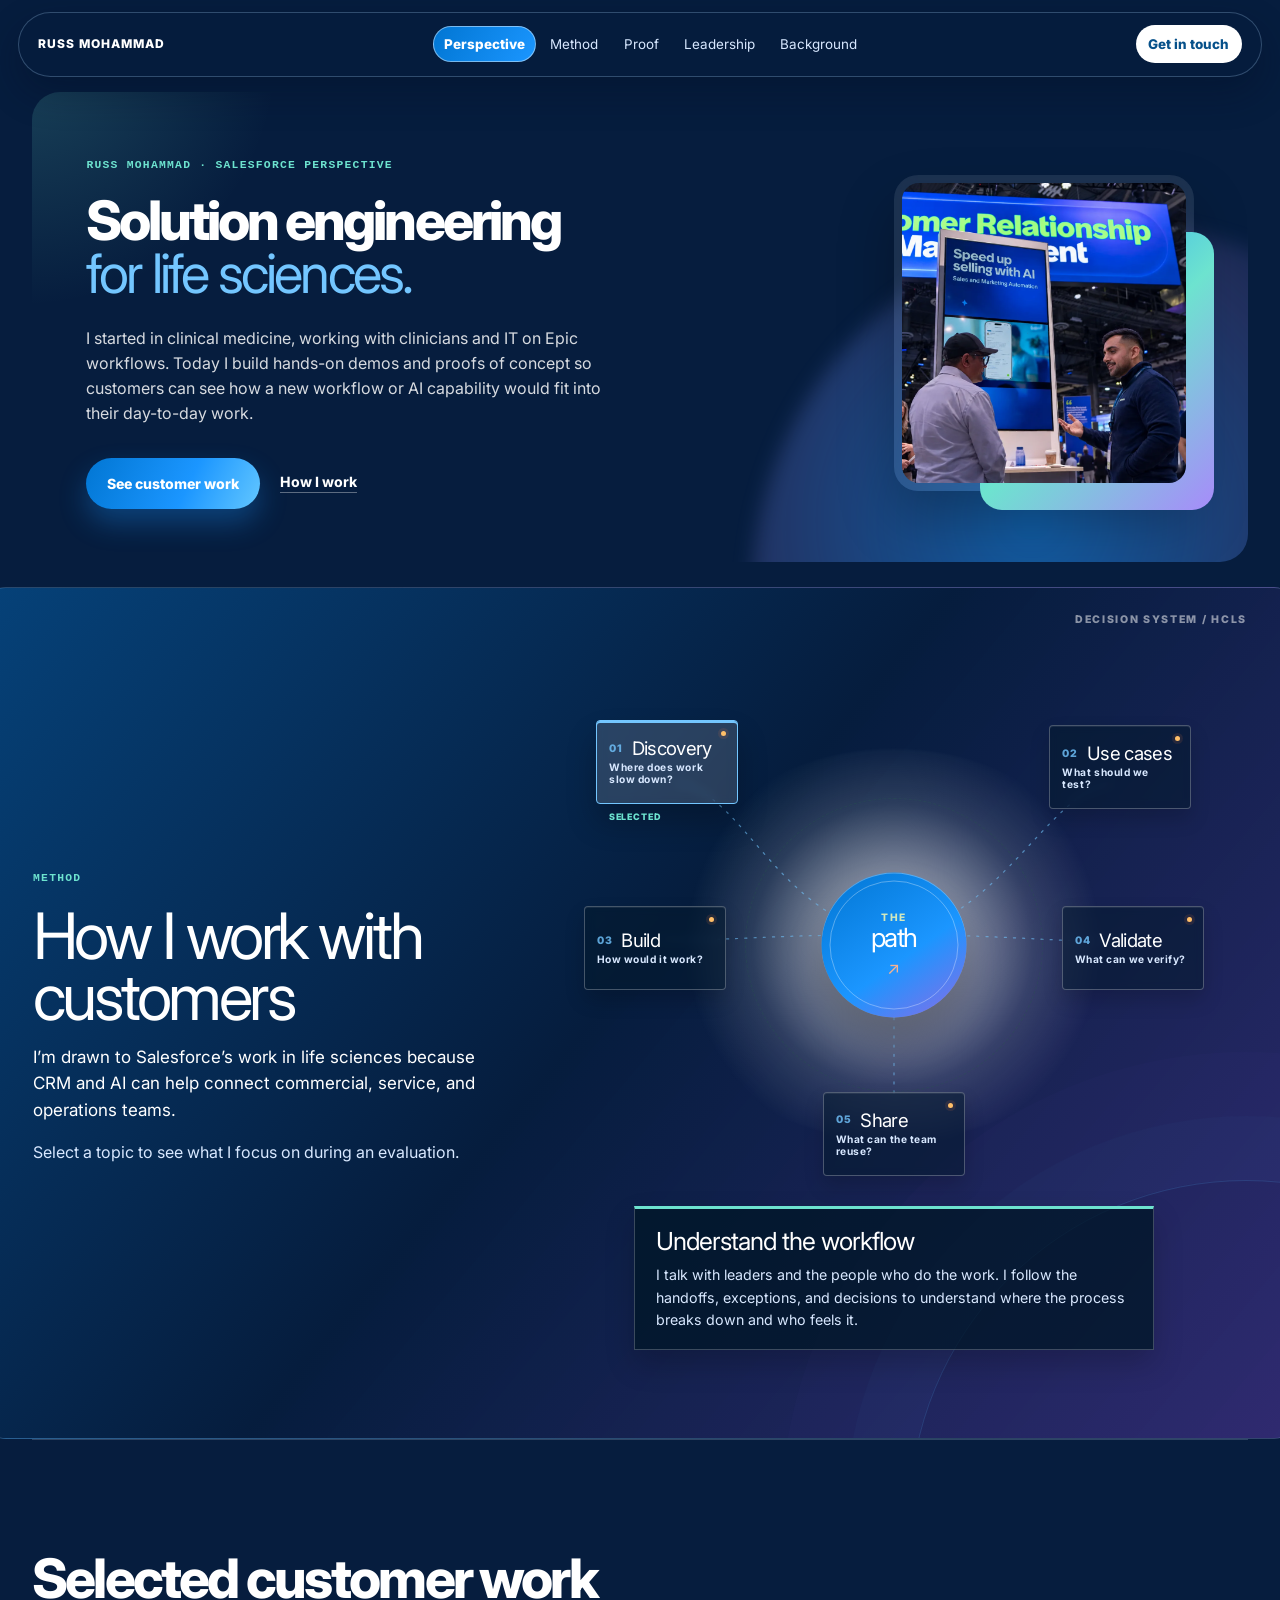
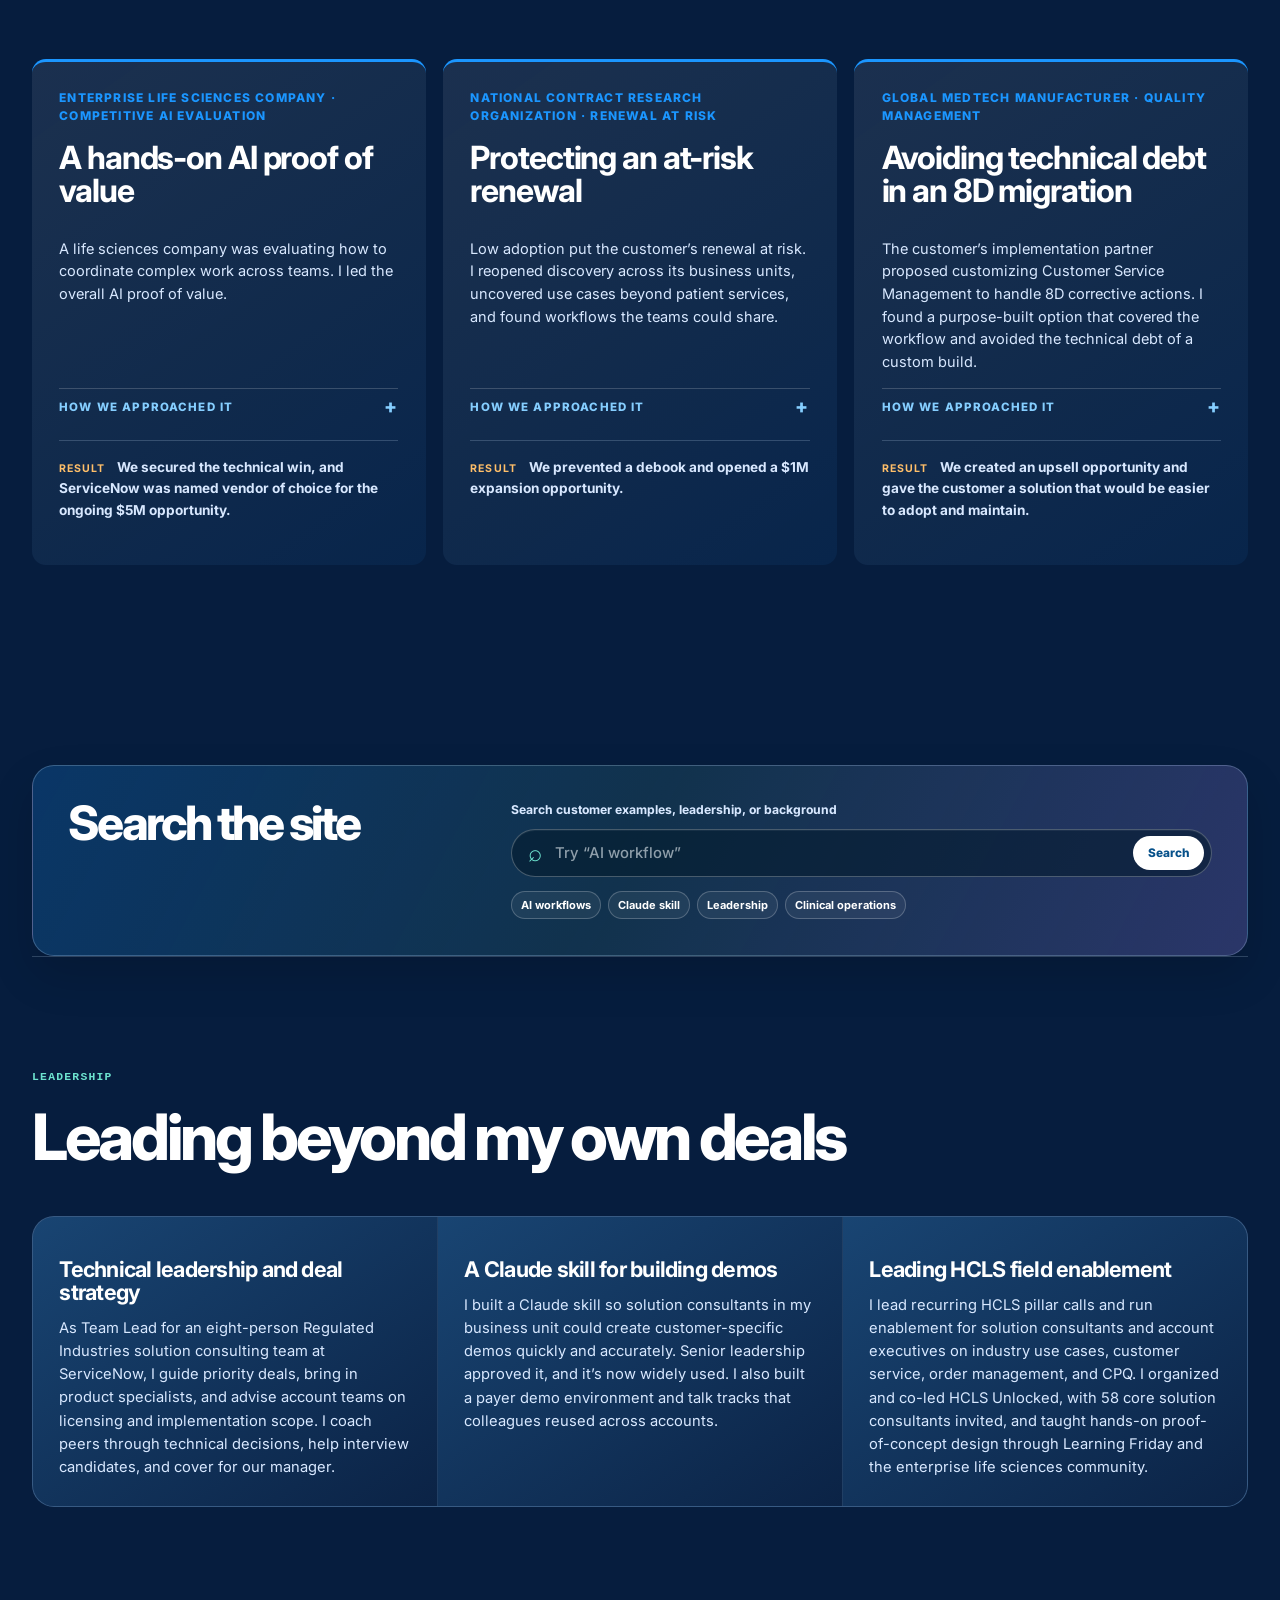
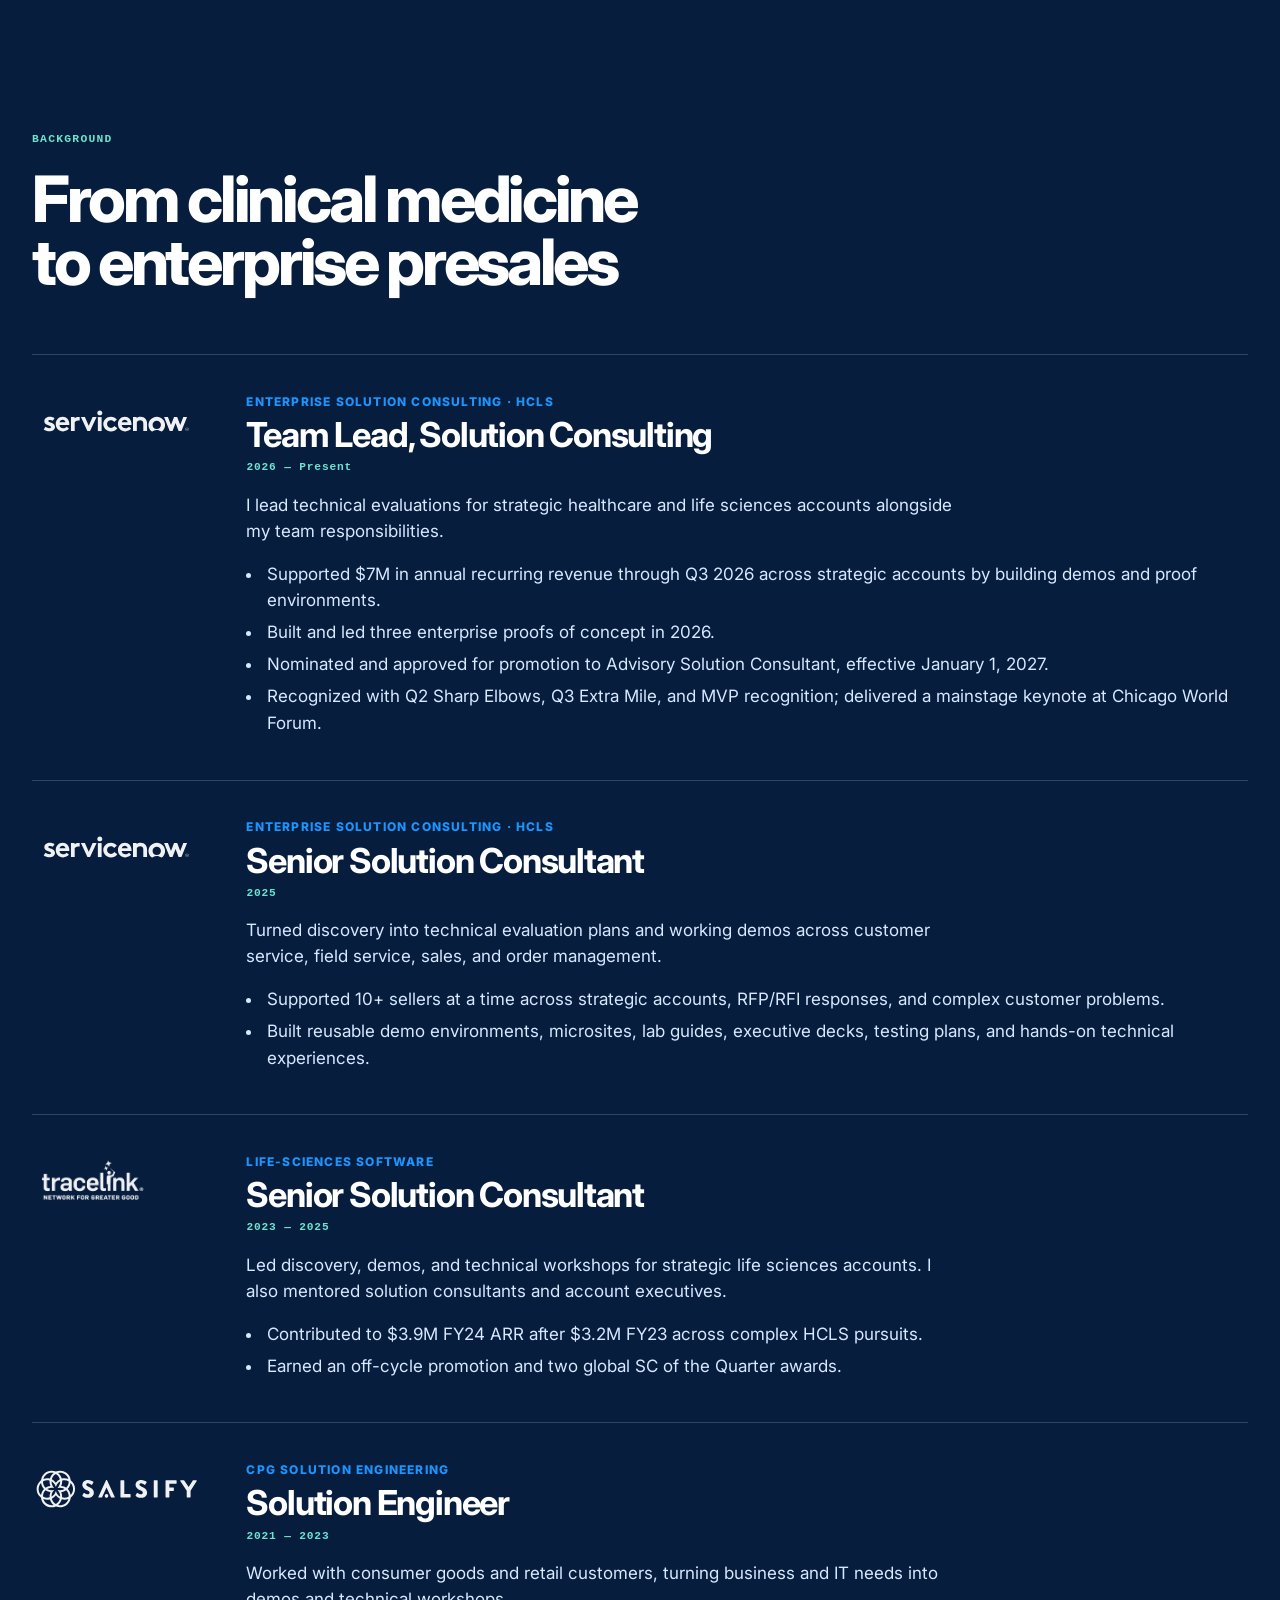
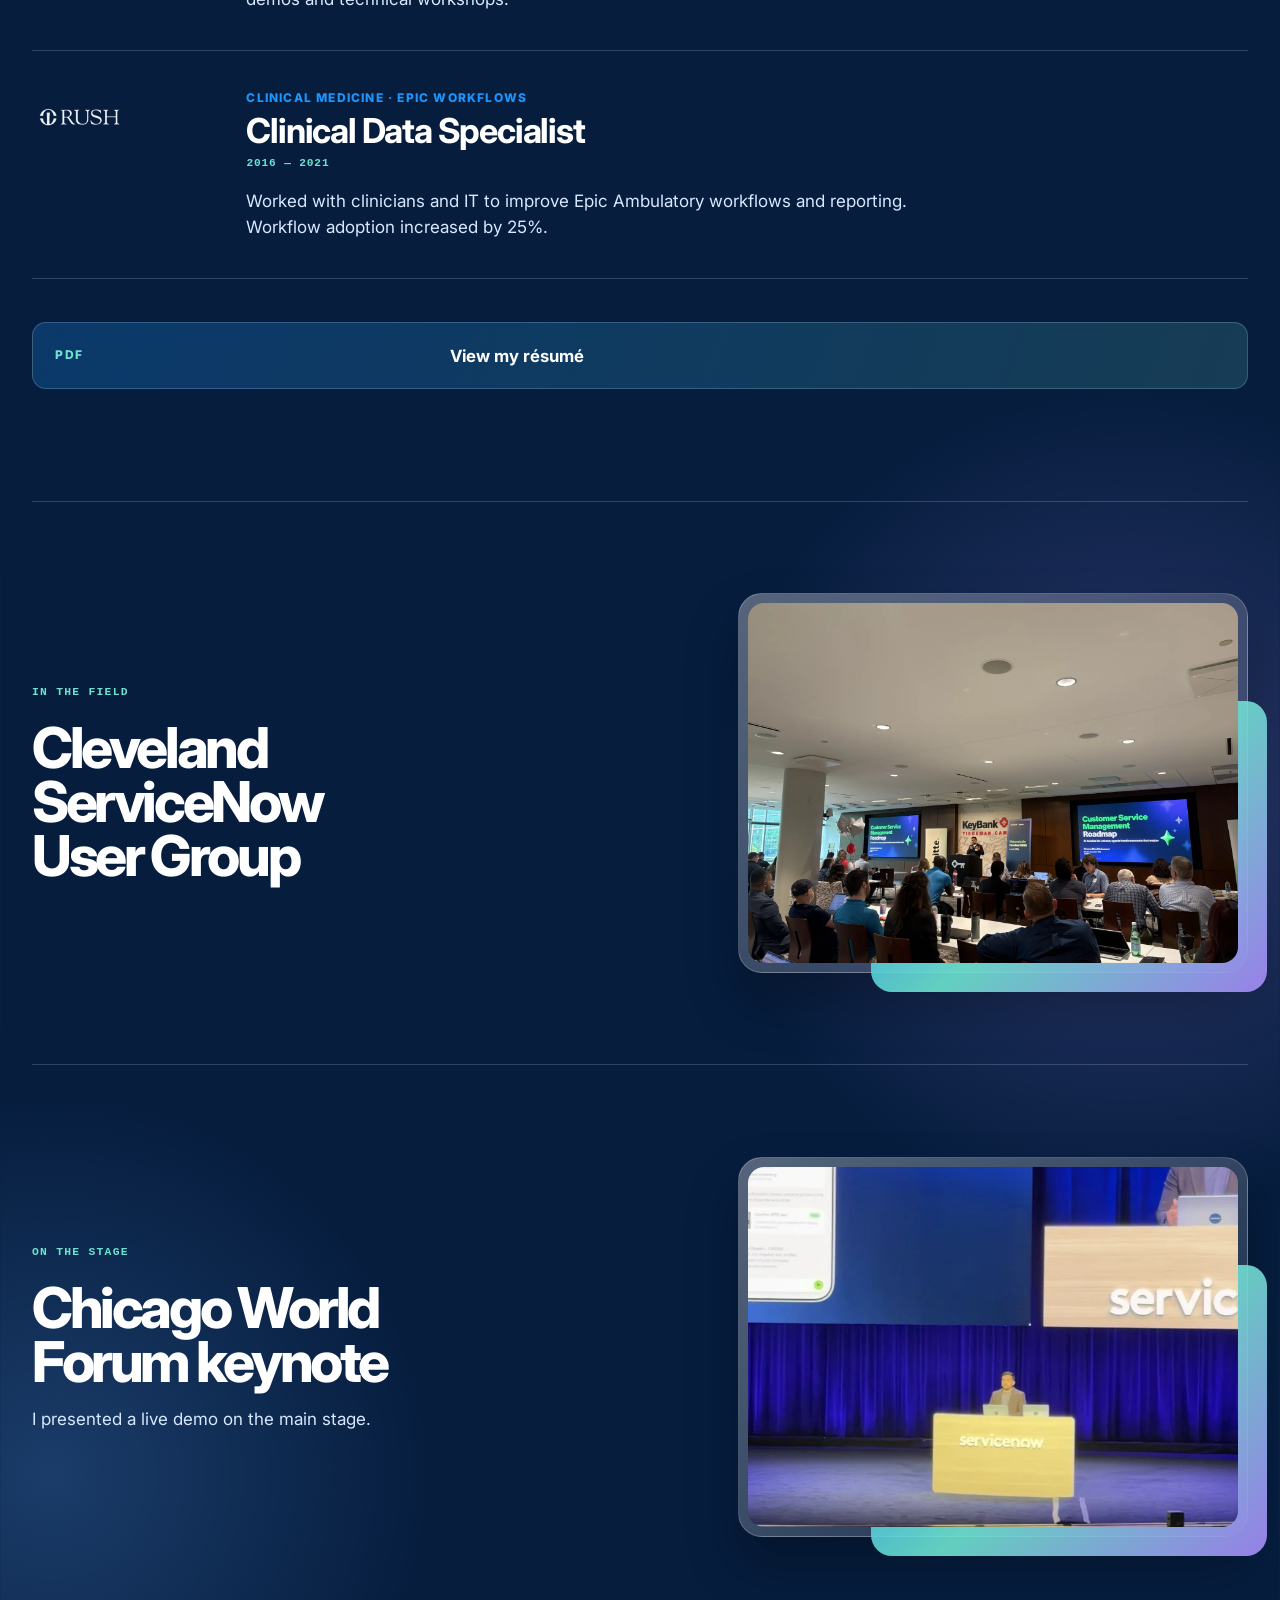
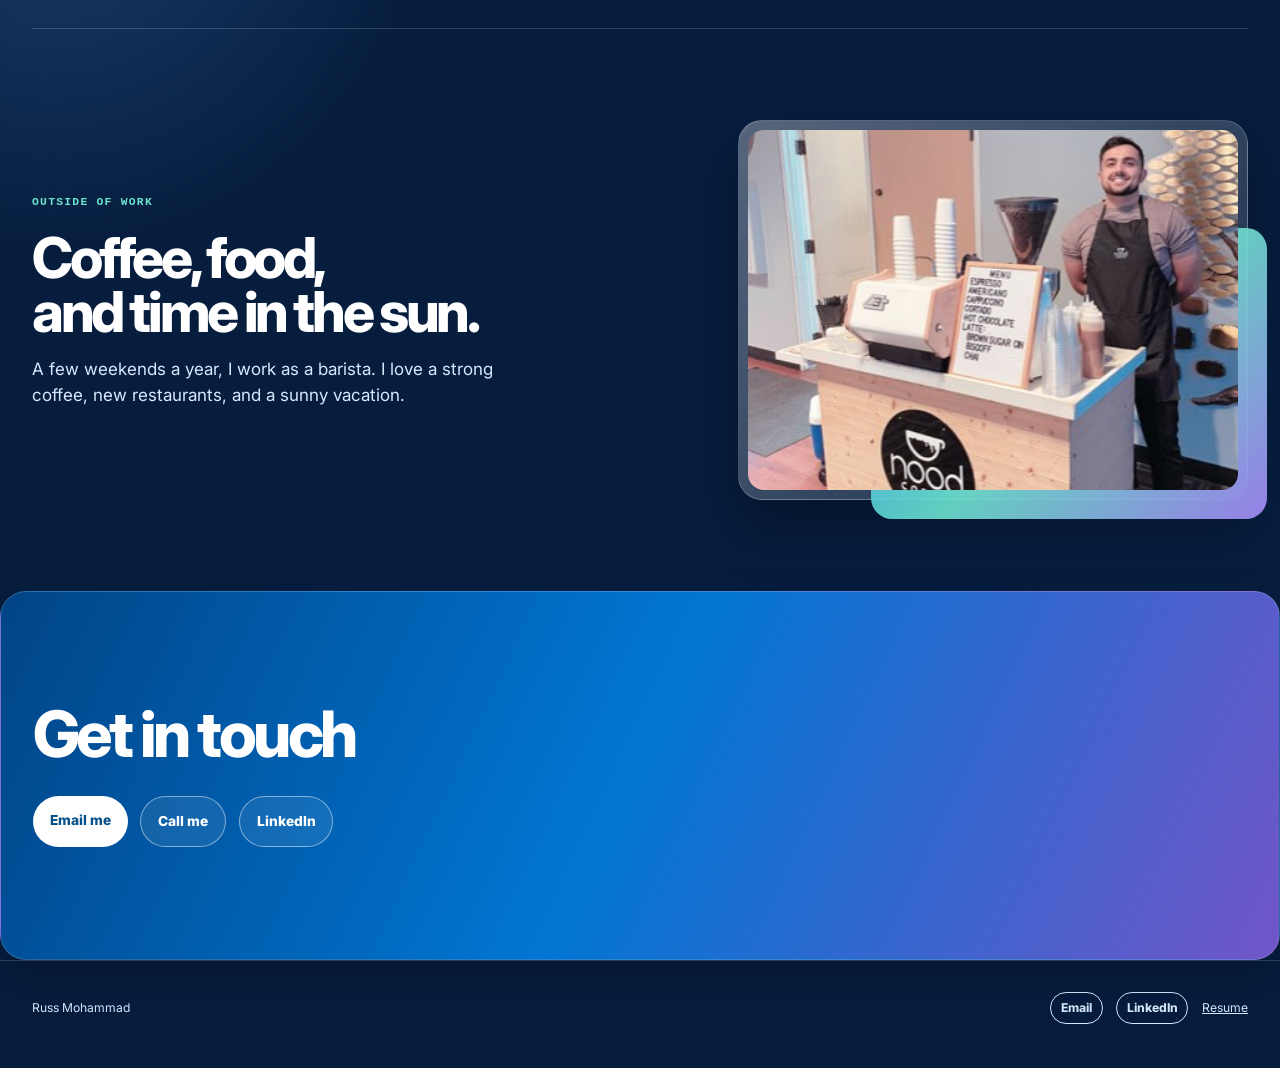
==== commit a0adca04: "Strengthen customer outcomes and field leadership narrative" ====
--- a/salesforce/index.html
+++ b/salesforce/index.html
@@ -79,28 +79,28 @@
         <div class="section-heading"><h2 id="evidence-title">Selected customer work</h2></div>
         <div class="work-list">
           <article class="work-card" id="ai-proof" data-reveal>
-            <p class="work-tag">Life sciences · AI evaluation</p>
+            <p class="work-tag">Enterprise life sciences company · Competitive AI evaluation</p>
             <h3>A hands-on AI proof of value</h3>
             <p>A life sciences company was evaluating how to coordinate complex work across teams. I led the overall AI proof of value.</p>
             <button class="work-toggle" type="button" aria-expanded="false" aria-controls="ai-proof-detail">How we approached it <span aria-hidden="true">+</span></button>
             <div class="work-detail" aria-hidden="true" id="ai-proof-detail"><p>Our team built a guided experience that combined agentic skills and workflows. We gave participants realistic scenarios they could run themselves to evaluate how the proposed workflow would work.</p></div>
-            <p class="outcome"><span>Evaluation status</span> Our team was named preferred vendor for the $5M opportunity. The deal is ongoing.</p>
+            <p class="outcome"><span>Result</span> We secured the technical win, and ServiceNow was named vendor of choice for the ongoing $5M opportunity.</p>
           </article>
           <article class="work-card" id="research-workflow" data-reveal>
-            <p class="work-tag">Contract research · Patient services</p>
-            <h3>Redesigning a patient services demo</h3>
-            <p>A contract research organization was leaning toward a point solution. I reopened discovery, found a second group with related needs, and used the handoffs between teams to rethink the demo.</p>
+            <p class="work-tag">National contract research organization · Renewal at risk</p>
+            <h3>Protecting an at-risk renewal</h3>
+            <p>Low adoption put the customer’s renewal at risk. I reopened discovery across its business units, uncovered use cases beyond patient services, and found workflows the teams could share.</p>
             <button class="work-toggle" type="button" aria-expanded="false" aria-controls="research-workflow-detail">How we approached it <span aria-hidden="true">+</span></button>
-            <div class="work-detail" aria-hidden="true" id="research-workflow-detail"><p>I built a demo environment with 150 sample patient records, 400 cases, and 600 interactions. The scenarios showed how teams could handle intake and cases, search a knowledge base, use AI-assisted analysis, and automate communication with the travel team.</p></div>
-            <p class="outcome"><span>Result</span> The account team helped secure a renewal and expansion.</p>
+            <div class="work-detail" aria-hidden="true" id="research-workflow-detail"><p>I built an Art of the Possible demo with 150 sample patient records, 400 cases, and 600 interactions. It showed how the teams could connect intake, case management, AI-assisted analysis, and follow-up. I also brought in ServiceNow advisory support to address an implementation funding gap.</p></div>
+            <p class="outcome"><span>Result</span> We prevented a debook and opened a $1M expansion opportunity.</p>
           </article>
           <article class="work-card" id="quality-workflow" data-reveal>
-            <p class="work-tag">Medtech · Quality management</p>
-            <h3>A simpler path for corrective actions</h3>
-            <p>A medical device manufacturer needed to migrate its 8D corrective-action process. I checked with product specialists and confirmed that a standard quality-management capability already supported the workflow.</p>
+            <p class="work-tag">Global medtech manufacturer · Quality management</p>
+            <h3>Avoiding technical debt in an 8D migration</h3>
+            <p>The customer’s implementation partner proposed customizing Customer Service Management to handle 8D corrective actions. I found a purpose-built option that covered the workflow and avoided the technical debt of a custom build.</p>
             <button class="work-toggle" type="button" aria-expanded="false" aria-controls="quality-workflow-detail">How we approached it <span aria-hidden="true">+</span></button>
-            <div class="work-detail" aria-hidden="true" id="quality-workflow-detail"><p>I recommended using the purpose-built capability and keeping supplier submissions in a standard portal. That simplified the proposal and removed dependencies on future features.</p></div>
-            <p class="outcome"><span>Result</span> The customer moved forward with ServiceNow.</p>
+            <div class="work-detail" aria-hidden="true" id="quality-workflow-detail"><p>I verified with product specialists that Quality Issue Management in Manufacturing Commercial Operations already supported 8D. I recommended that capability with a standard portal for supplier submissions, so the customer could proceed using features available at the time.</p></div>
+            <p class="outcome"><span>Result</span> We created an upsell opportunity and gave the customer a solution that would be easier to adopt and maintain.</p>
           </article>
         </div>
       </section>
@@ -123,11 +123,20 @@
       </section>
 
       <section class="section leadership-section" id="leadership" data-reveal aria-labelledby="leadership-title">
-        <div class="section-heading leadership-heading"><p class="overline">Leadership</p><h2 id="leadership-title">How I support the team</h2></div>
+        <div class="section-heading leadership-heading"><p class="overline">Leadership</p><h2 id="leadership-title">Leading beyond my own deals</h2></div>
         <div class="leadership-grid">
-          <article><h3>Coaching and deal support</h3><p>I partner with the manager of an eight-person Regulated Industries team at ServiceNow. I coach solution consultants, help with interviews and coverage, and work alongside the team on complex evaluations.</p></article>
-          <article id="claude-skill"><h3>A Claude skill for building demos</h3><p>I built a Claude skill to help solution consultants in my business unit create customer-specific demos quickly and accurately. Senior leadership approved it, and it’s now widely used across the business unit.</p></article>
-          <article><h3>Healthcare and life sciences enablement</h3><p>I co-led HCLS Unlocked for 58 solution consultants from the core sales organization. I also build reusable demo environments, lab guides, and test plans that colleagues can adapt for their own accounts.</p></article>
+          <article>
+            <h3>Technical leadership and deal strategy</h3>
+            <p>As Team Lead for an eight-person Regulated Industries solution consulting team at ServiceNow, I guide priority deals, bring in product specialists, and advise account teams on licensing and implementation scope. I coach peers through technical decisions, help interview candidates, and cover for our manager.</p>
+          </article>
+          <article id="claude-skill">
+            <h3>A Claude skill for building demos</h3>
+            <p>I built a Claude skill so solution consultants in my business unit could create customer-specific demos quickly and accurately. Senior leadership approved it, and it’s now widely used. I also built a payer demo environment and talk tracks that colleagues reused across accounts.</p>
+          </article>
+          <article>
+            <h3>Leading HCLS field enablement</h3>
+            <p>I lead recurring HCLS pillar calls and run enablement for solution consultants and account executives on industry use cases, customer service, order management, and CPQ. I organized and co-led HCLS Unlocked, with 58 core solution consultants invited, and taught hands-on proof-of-concept design through Learning Friday and the enterprise life sciences community.</p>
+          </article>
         </div>
       </section>
 
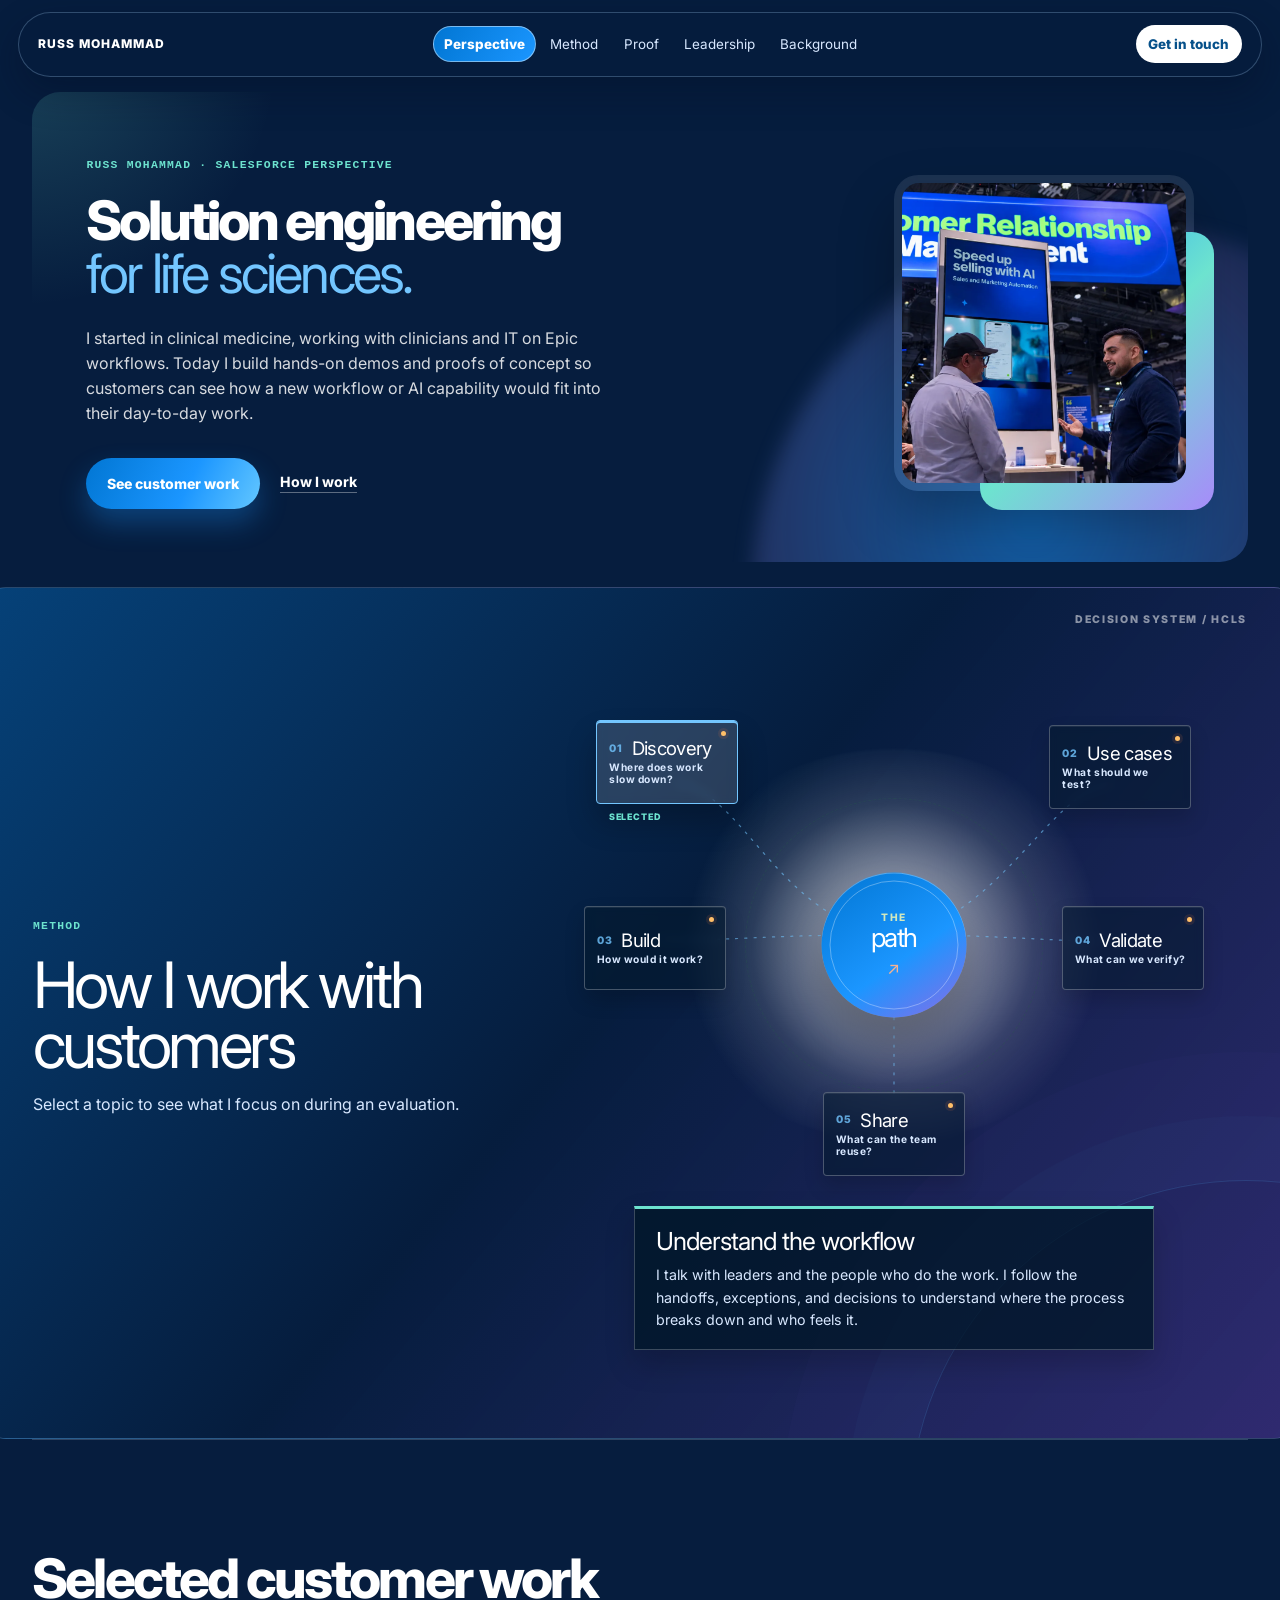
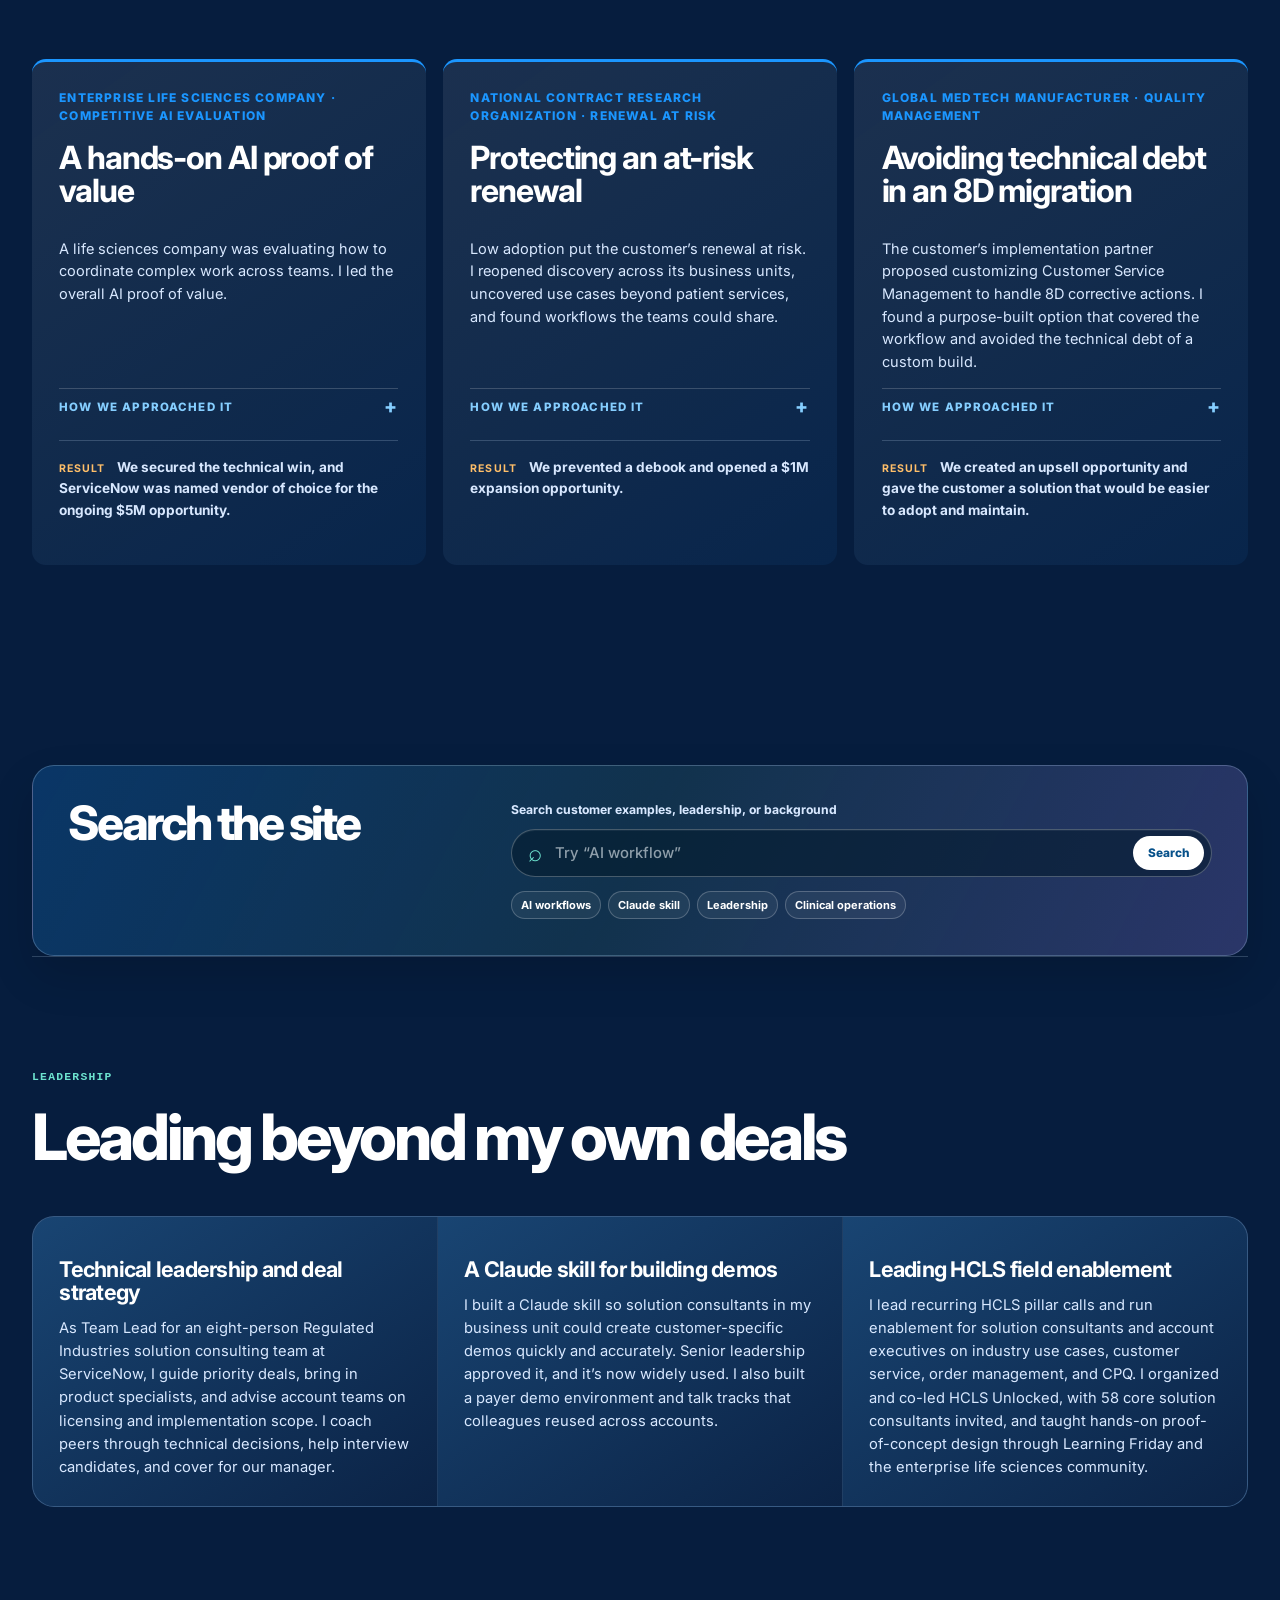
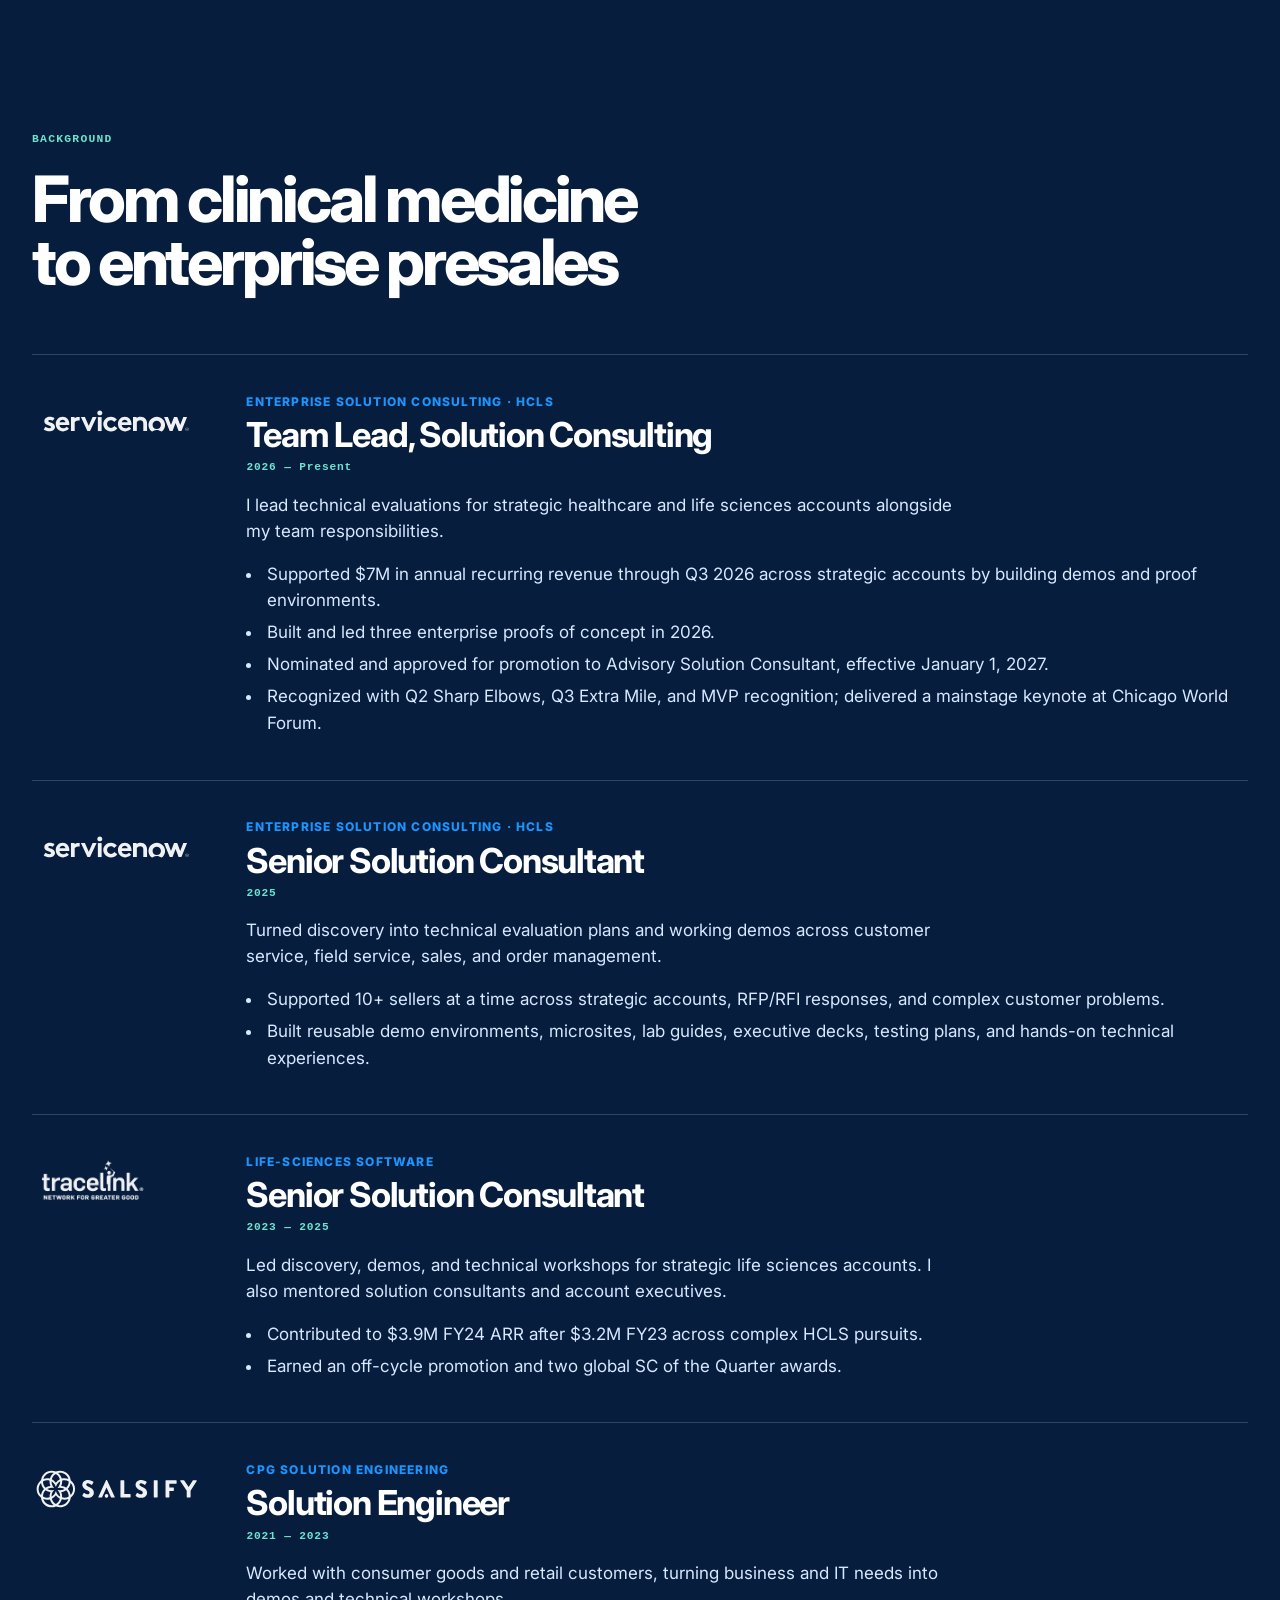
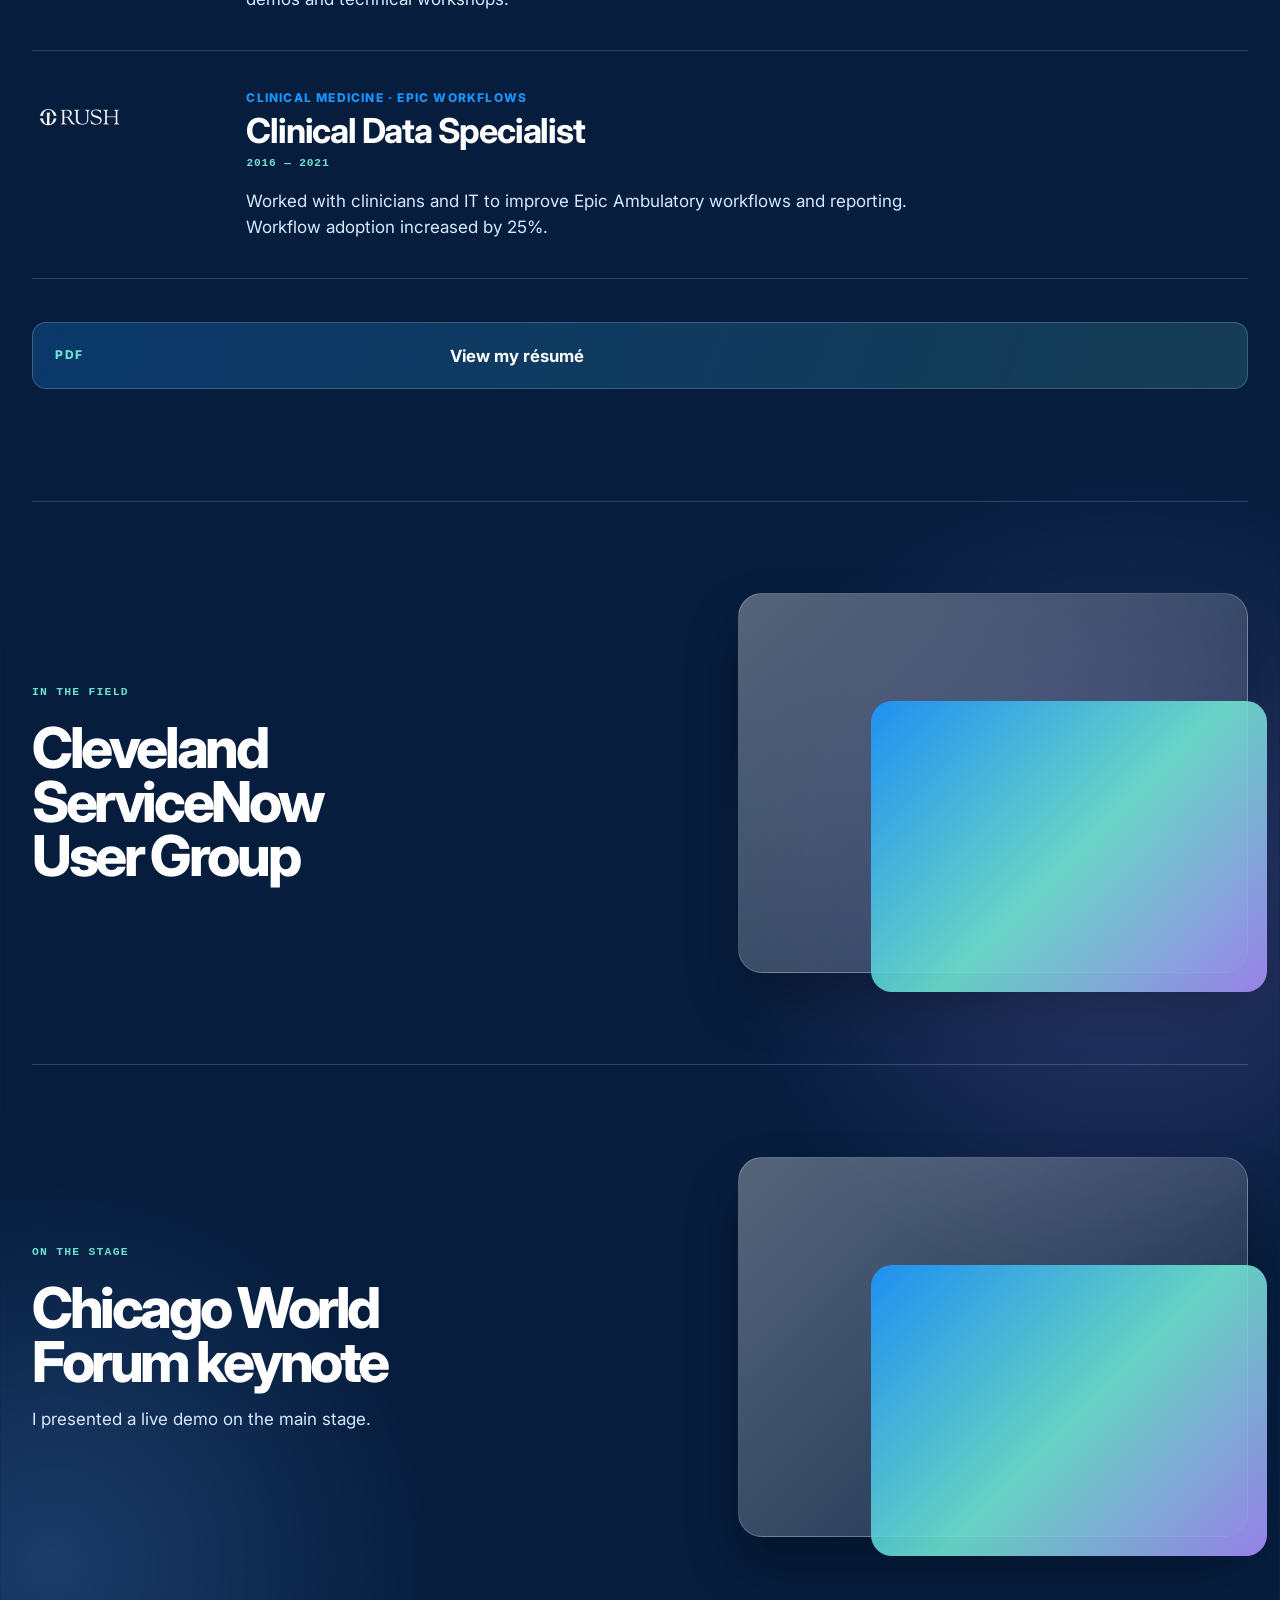
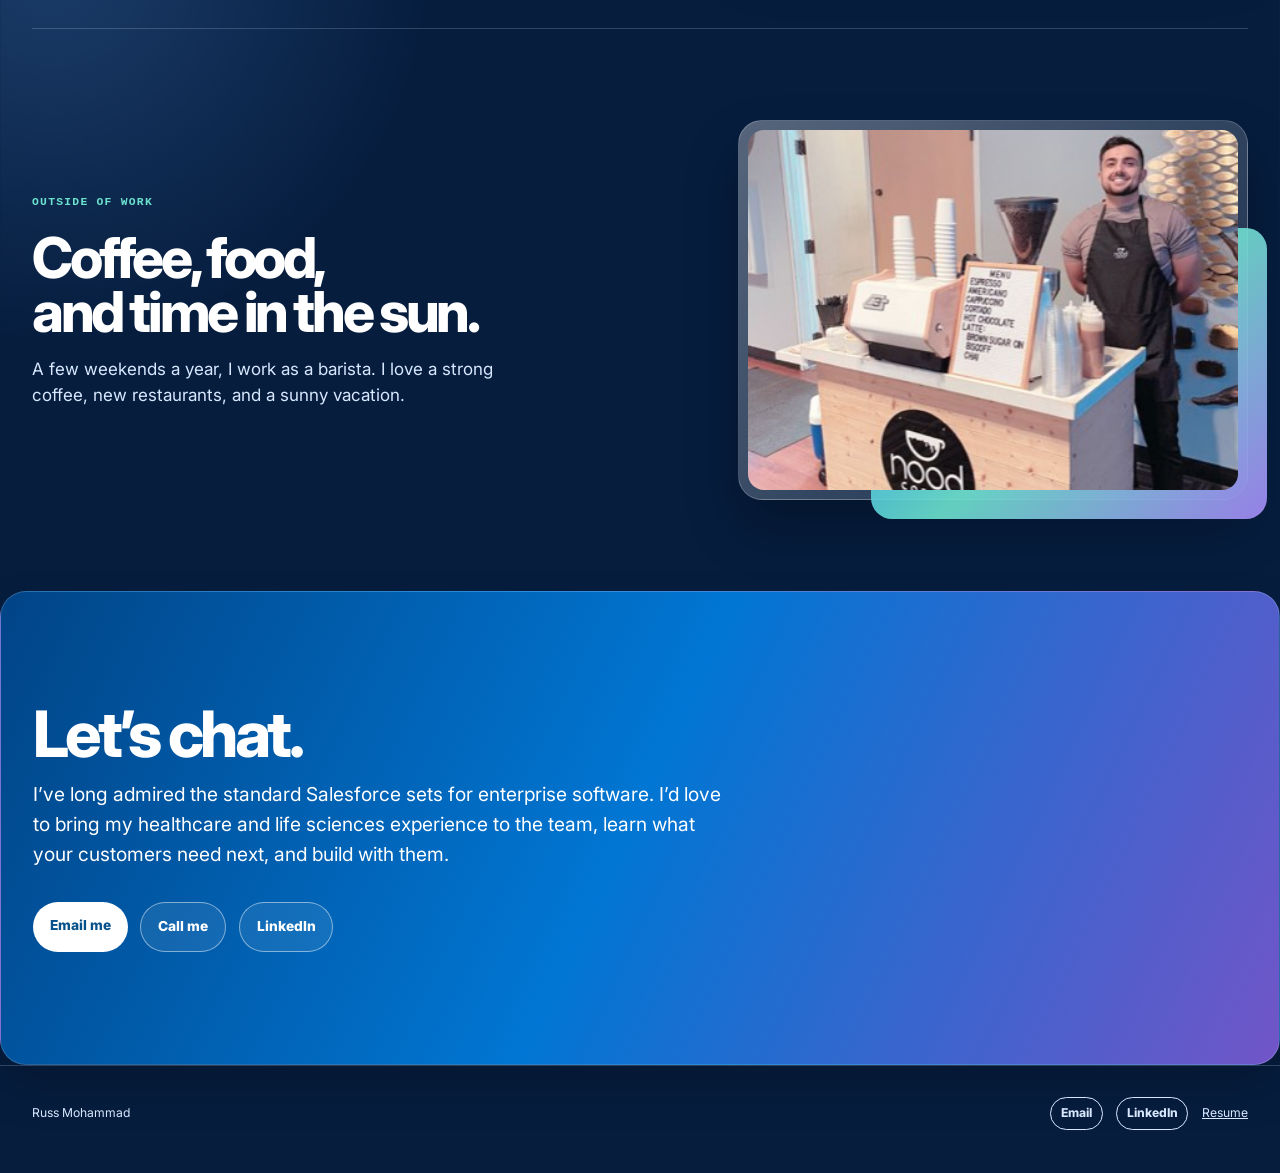
==== commit 93b54719: "Add a personal Salesforce contact note" ====
--- a/salesforce/index.html
+++ b/salesforce/index.html
@@ -52,7 +52,6 @@
         <div class="layers-copy" id="layers">
           <p class="overline">Method</p>
           <h2 id="layers-title">How I work with customers</h2>
-          <p>I’m drawn to Salesforce’s work in life sciences because CRM and AI can help connect commercial, service, and operations teams.</p>
           <p>Select a topic to see what I focus on during an evaluation.</p>
         </div>
         <div class="layers-stage atlas-stage">
@@ -164,7 +163,15 @@
         <figure class="photo-moment-frame"><img src="assets/nowruss-barista.jpg" alt="Russ Mohammad working as a barista" width="393" height="700" loading="lazy" decoding="async" /></figure>
       </section>
     </main>
-    <section class="contact-panel" data-reveal><h2>Get in touch</h2><div><a class="contact-button" href="mailto:nowrussmohammad@gmail.com">Email me</a><a class="contact-button phone" href="tel:+17087451695">Call me</a><a class="contact-button linkedin" href="https://www.linkedin.com/in/russmoh/" target="_blank" rel="noreferrer">LinkedIn</a></div></section>
+    <section class="contact-panel" id="contact" aria-labelledby="contact-title">
+      <h2 id="contact-title">Let’s chat.</h2>
+      <p class="contact-note">I’ve long admired the standard Salesforce sets for enterprise software. I’d love to bring my healthcare and life sciences experience to the team, learn what your customers need next, and build with them.</p>
+      <div>
+        <a class="contact-button" href="mailto:nowrussmohammad@gmail.com">Email me</a>
+        <a class="contact-button phone" href="tel:+17087451695">Call me</a>
+        <a class="contact-button linkedin" href="https://www.linkedin.com/in/russmoh/" target="_blank" rel="noreferrer">LinkedIn</a>
+      </div>
+    </section>
     <footer><p>Russ Mohammad</p><div class="footer-actions"><a class="footer-button" href="mailto:nowrussmohammad@gmail.com">Email</a><a class="footer-button" href="https://www.linkedin.com/in/russmoh/" target="_blank" rel="noreferrer">LinkedIn</a><a href="../assets/Russ-Mohammad-Resume.pdf" target="_blank" rel="noreferrer">Resume</a></div></footer><script src="main.js"></script>
   </body>
 </html>
--- a/salesforce/salesforce.css
+++ b/salesforce/salesforce.css
@@ -1,5 +1,16 @@
 /* Salesforce-targeted art direction: open sky blues with enough contrast for an executive brief. */
 :root{--paper:#061d3e;--ink:#fff;--mute:#d8e8ff;--rule:rgba(205,228,255,.2);--green:#6de3cf;--lightgreen:rgba(109,227,207,.14);--orange:#ffbf69;--blue:#1b96ff;--violet:#a78bfa;--sans:"Salesforce Sans",Arial,sans-serif}.sf-brand{color:var(--blue)}html{background:#061d3e}body{background:radial-gradient(circle 55vw at 100% -8%,rgba(27,150,255,.43),transparent 67%),radial-gradient(circle 43vw at 4% 84%,rgba(96,165,250,.23),transparent 69%),radial-gradient(circle 45vw at 88% 75%,rgba(167,139,250,.25),transparent 72%),#061d3e}.nav-wrap{background:rgba(6,29,62,.78);border-color:rgba(180,220,255,.25);box-shadow:0 16px 36px rgba(0,11,34,.32)}.nav-wrap nav a[aria-current="location"]{background:linear-gradient(120deg,#0176d3,#1b96ff);border-color:rgba(255,255,255,.45);color:#fff}.nav-wrap .contact-shortcut{background:#fff;color:#07518a}.overline{color:#6de3cf}.hero-landing::before{background:radial-gradient(circle at 38% 40%,rgba(27,150,255,.53),rgba(167,139,250,.18) 47%,transparent 72%)}.hero-landing::after{background:radial-gradient(circle,rgba(109,227,207,.2),transparent 68%)}.hero-role{border-color:rgba(165,220,255,.34);background:rgba(11,84,146,.26);color:#dceeff}.hero-landing h1 em{color:#73c6ff}.hero-landing .primary-action{background:linear-gradient(116deg,#0176d3,#1b96ff 58%,#63c7ff);box-shadow:0 14px 28px rgba(27,150,255,.31);color:#fff}.hero-landing .text-action{color:#fff}.portrait-conference::before,.photo-moment-frame::before{background:linear-gradient(135deg,#1b96ff,#6de3cf 52%,#a78bfa)}.explore-search{background:linear-gradient(118deg,rgba(27,150,255,.21),rgba(109,227,207,.11) 49%,rgba(167,139,250,.23));border-color:rgba(193,226,255,.25)}.search-input-wrap button{background:#fff;color:#07518a}.search-chips button:hover,.search-chips button:focus-visible{border-color:#73c6ff;background:rgba(27,150,255,.2);color:#fff}.operator-brief{border-color:rgba(193,226,255,.2)}.operator-principles article,.operator-principles{border-color:rgba(193,226,255,.18)}.operator-proof{border-color:rgba(193,226,255,.18)}.operator-proof>p,.principle-label{color:#73c6ff}.team-fit-note{max-width:740px;margin:1.15rem 0 0;color:#dceeff;font-size:.95rem;font-style:italic}.quick-index{background:linear-gradient(105deg,rgba(6,70,130,.66),rgba(6,29,62,.3) 62%,rgba(167,139,250,.2))}.quick-index-links a:hover{color:#85ceff}.quick-index-links span{color:#73c6ff}.decision-atlas{background:linear-gradient(130deg,rgba(6,77,139,.76),rgba(6,29,62,.75) 48%,rgba(94,58,169,.48));border-color:rgba(193,226,255,.19)}.atlas-core{background:linear-gradient(145deg,#0176d3,#1b96ff 58%,#8b6ce7)}.atlas-lines path{stroke:rgba(115,198,255,.58)}.decision-atlas .layer-node:hover,.decision-atlas .layer-node.active{border-color:#73c6ff;box-shadow:0 18px 30px rgba(0,0,0,.23),inset 0 2px 0 #73c6ff}.decision-atlas .layer-node span,.layer-count{color:#73c6ff}.work-card{border-top-color:#1b96ff;background:linear-gradient(145deg,rgba(255,255,255,.085),rgba(27,150,255,.065))}.work-toggle{color:#85ceff}.work-toggle:hover{color:#fff}.resume-banner{background:linear-gradient(110deg,rgba(27,150,255,.23),rgba(109,227,207,.16));border-color:rgba(193,226,255,.22)}.leadership-grid{background:rgba(147,201,255,.2);border-color:rgba(147,201,255,.2)}.leadership-grid article{background:linear-gradient(145deg,rgba(12,77,136,.4),rgba(5,27,61,.78))}.leadership-number{color:#73c6ff}.contact-panel{background:linear-gradient(115deg,#014486,#0176d3 49%,#7155c8)}.contact-panel .overline{color:#b3efff}.contact-button{background:#fff;color:#07518a}.contact-button.phone{color:#fff}.role-brand img{filter:grayscale(1) brightness(0) invert(1);opacity:.94}@media(max-width:760px){.nav-wrap{background:rgba(6,29,62,.94)}}
+
+.contact-panel {
+  scroll-margin-top: 6rem;
+}
+
+.contact-note {
+  max-width: 58ch;
+  margin: 1rem 0 0;
+  font-size: clamp(1rem, 1.5vw, 1.2rem);
+  line-height: 1.55;
+}
 
 /* Keep the Salesforce opening as concise as the general landing page. */
 .nav-wrap{margin-top:8px;padding:.78rem 1.2rem}
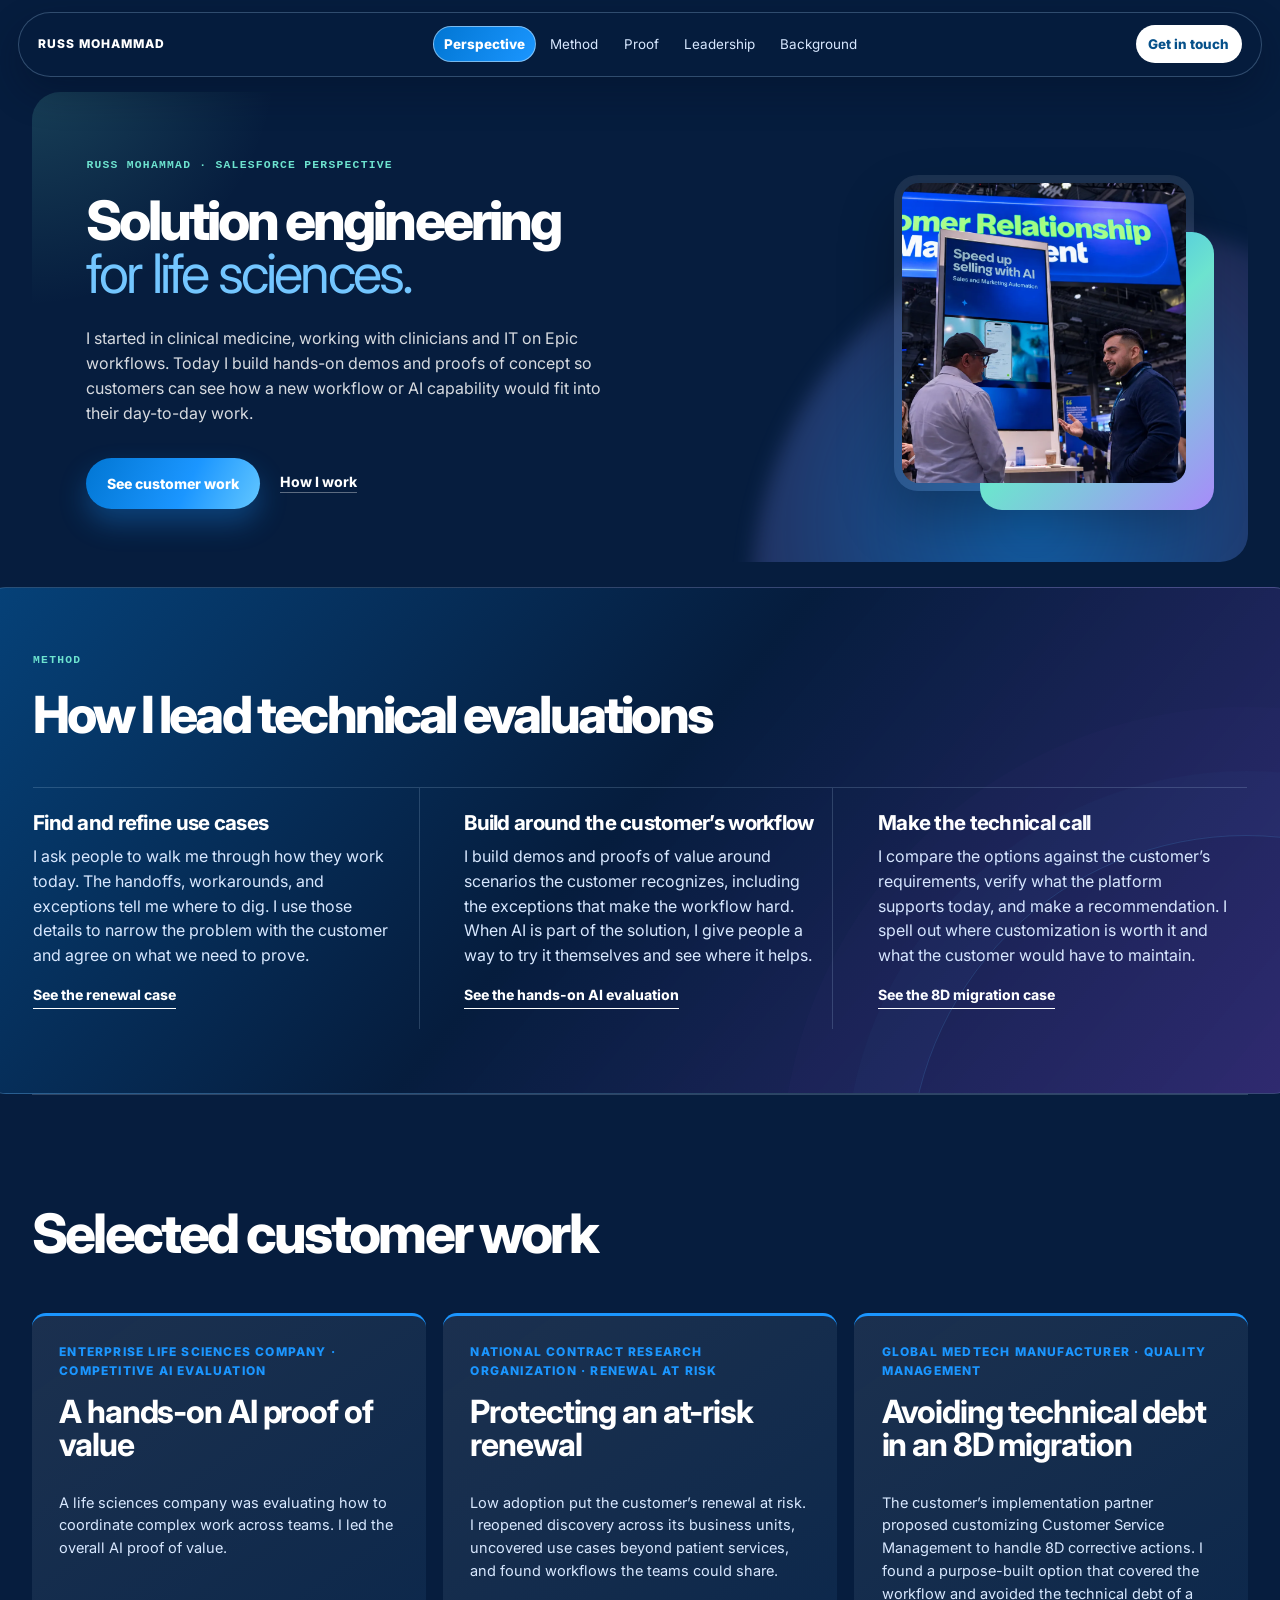
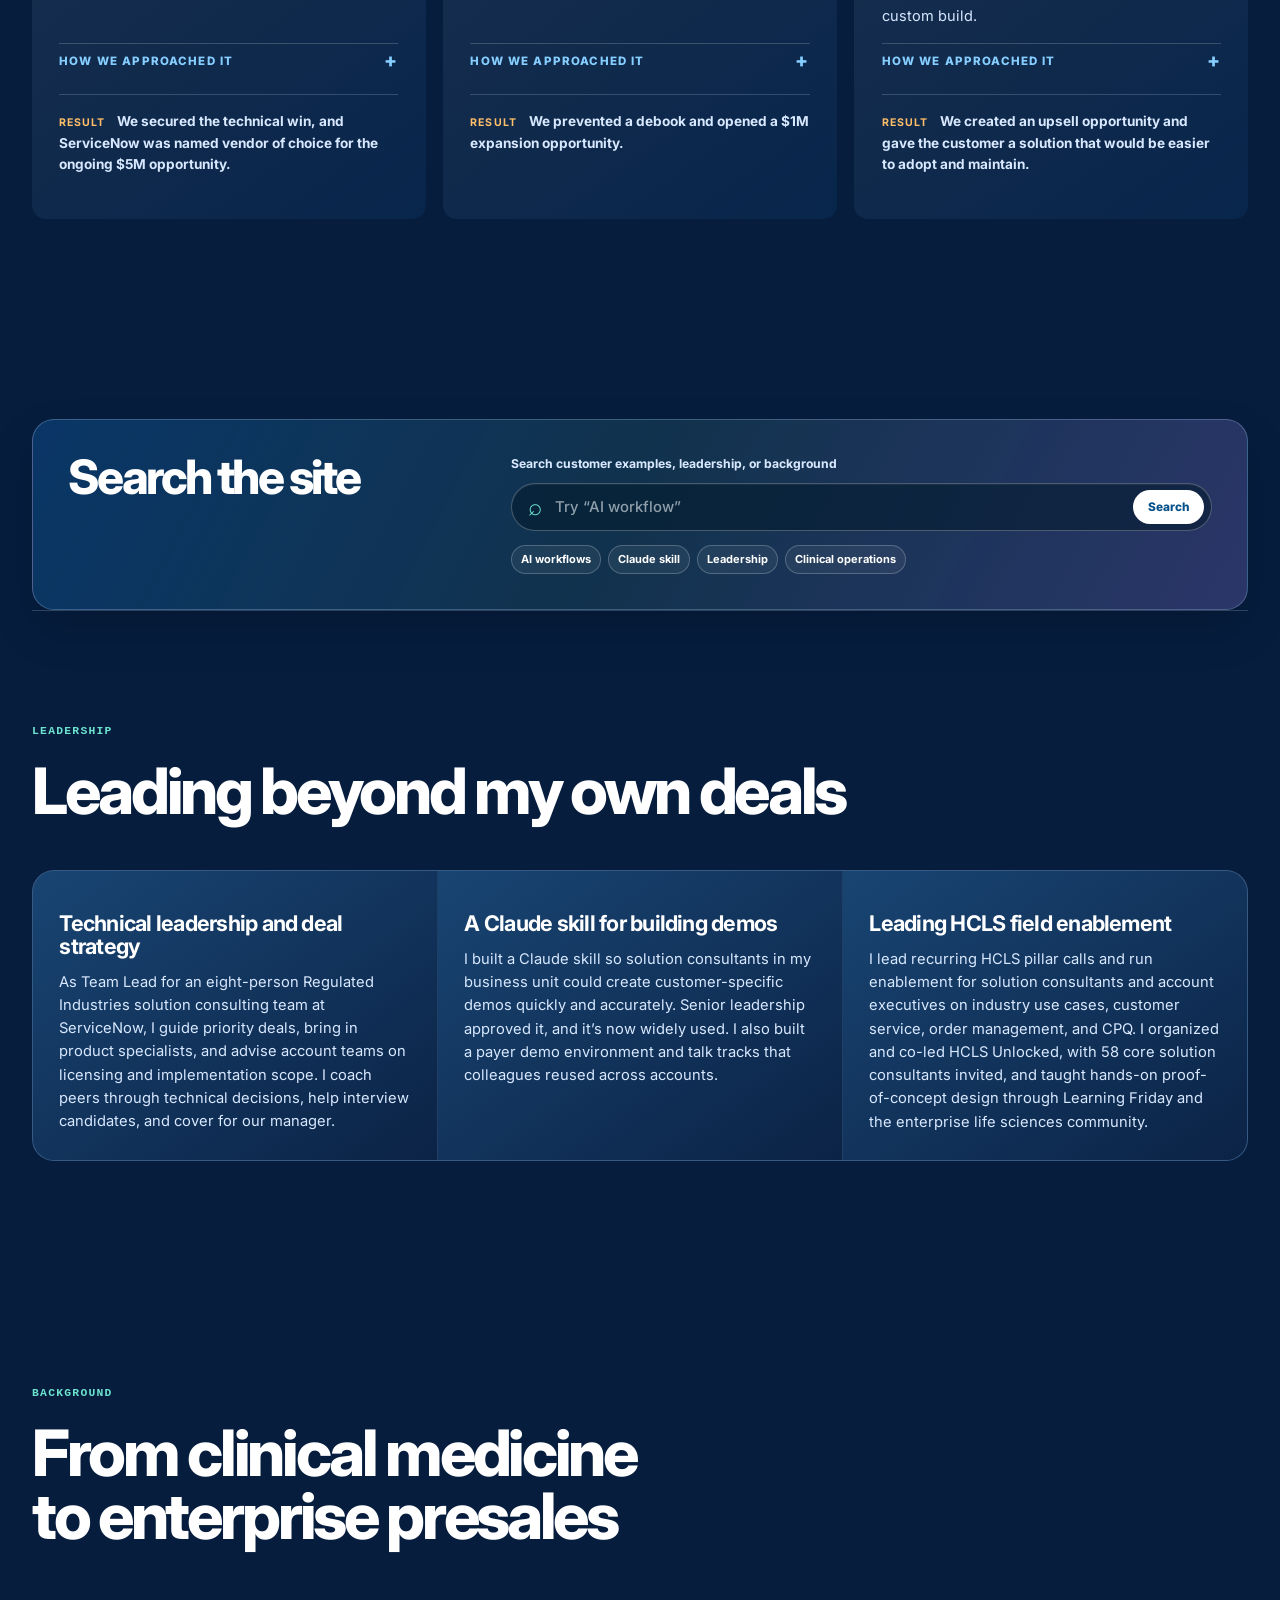
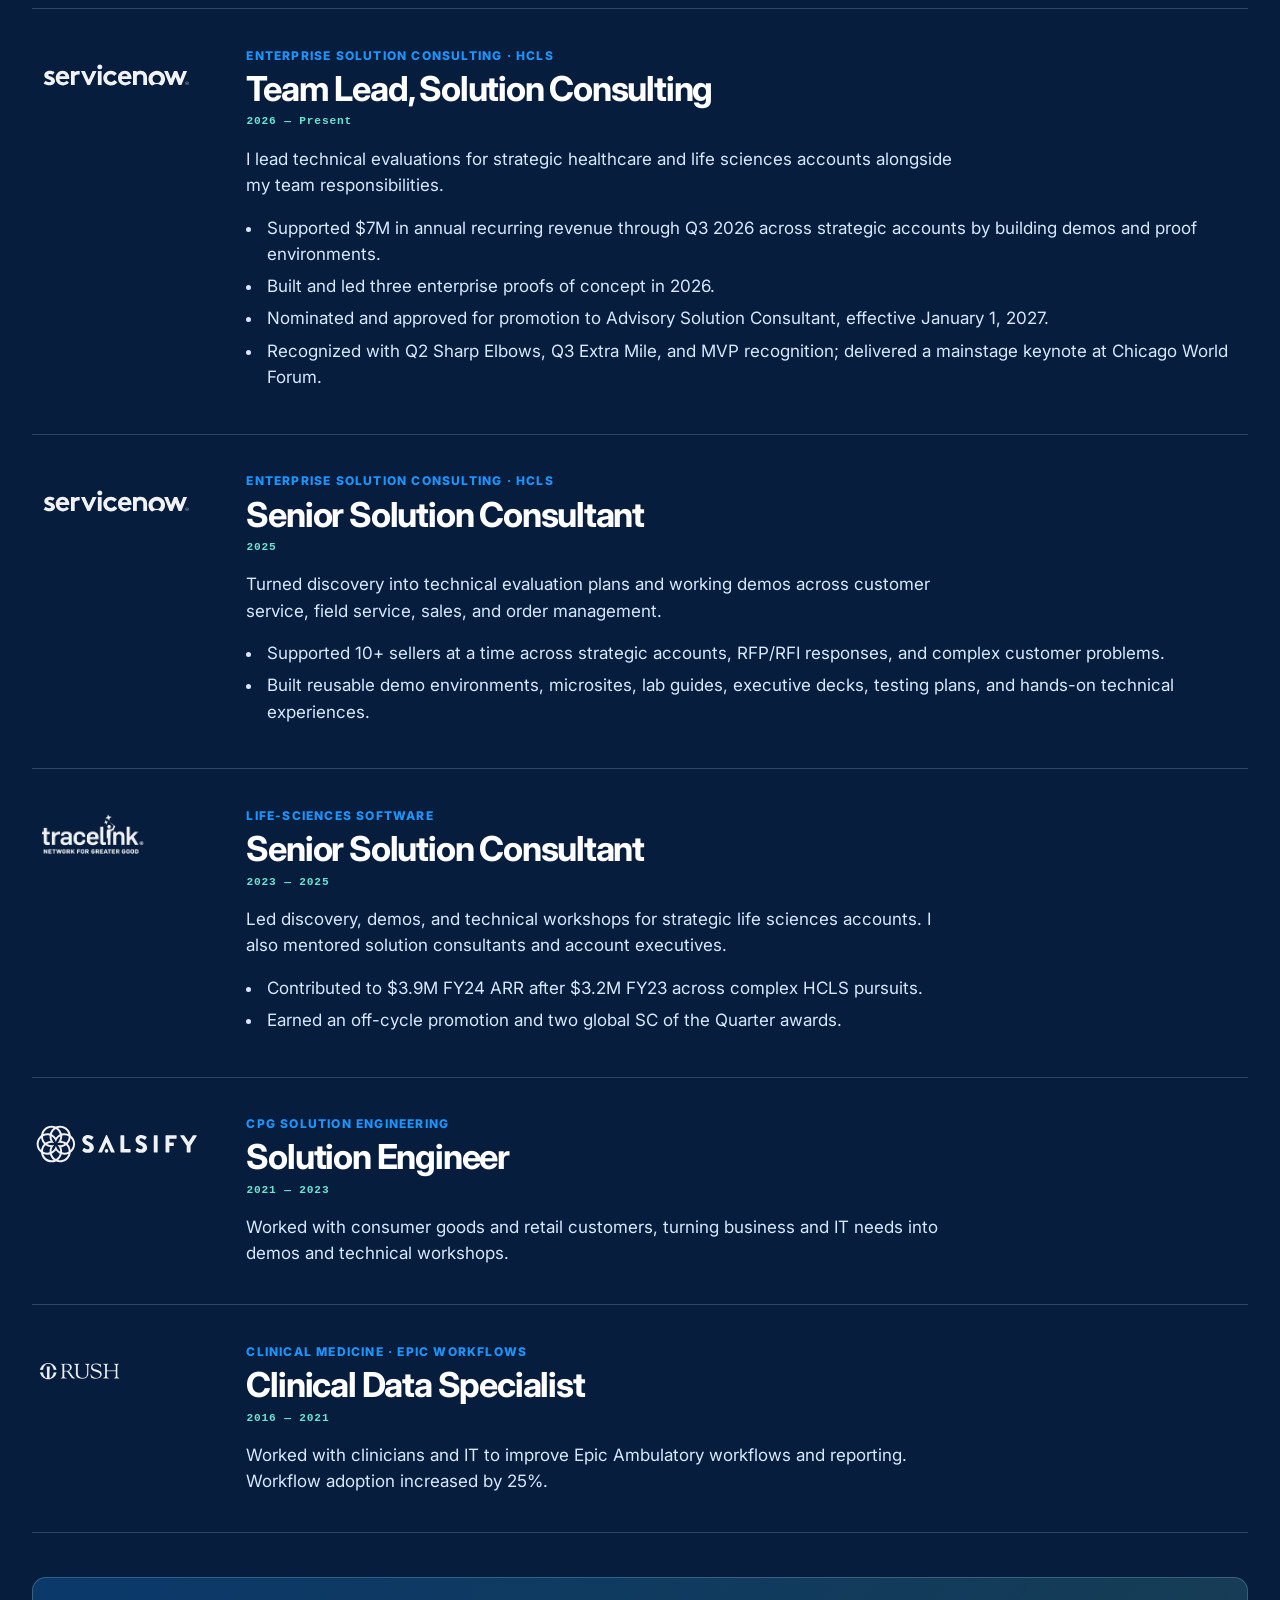
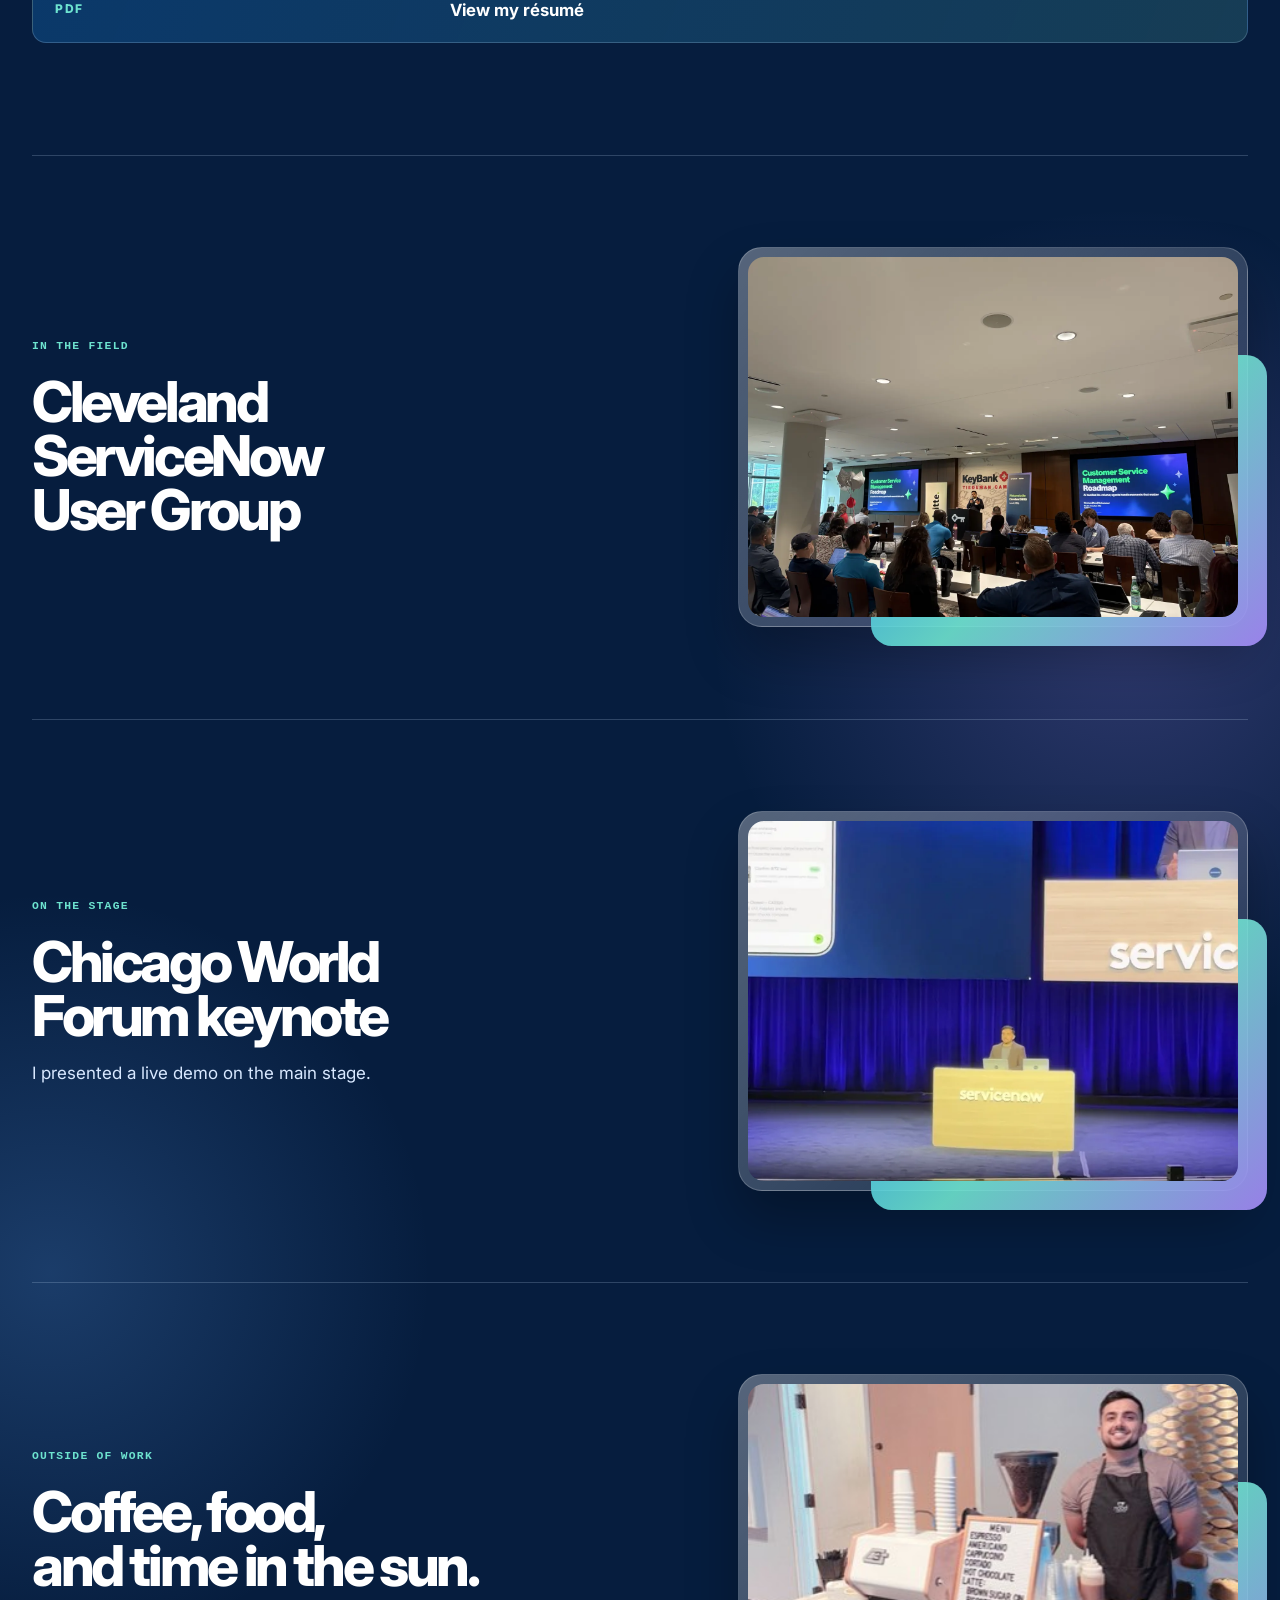
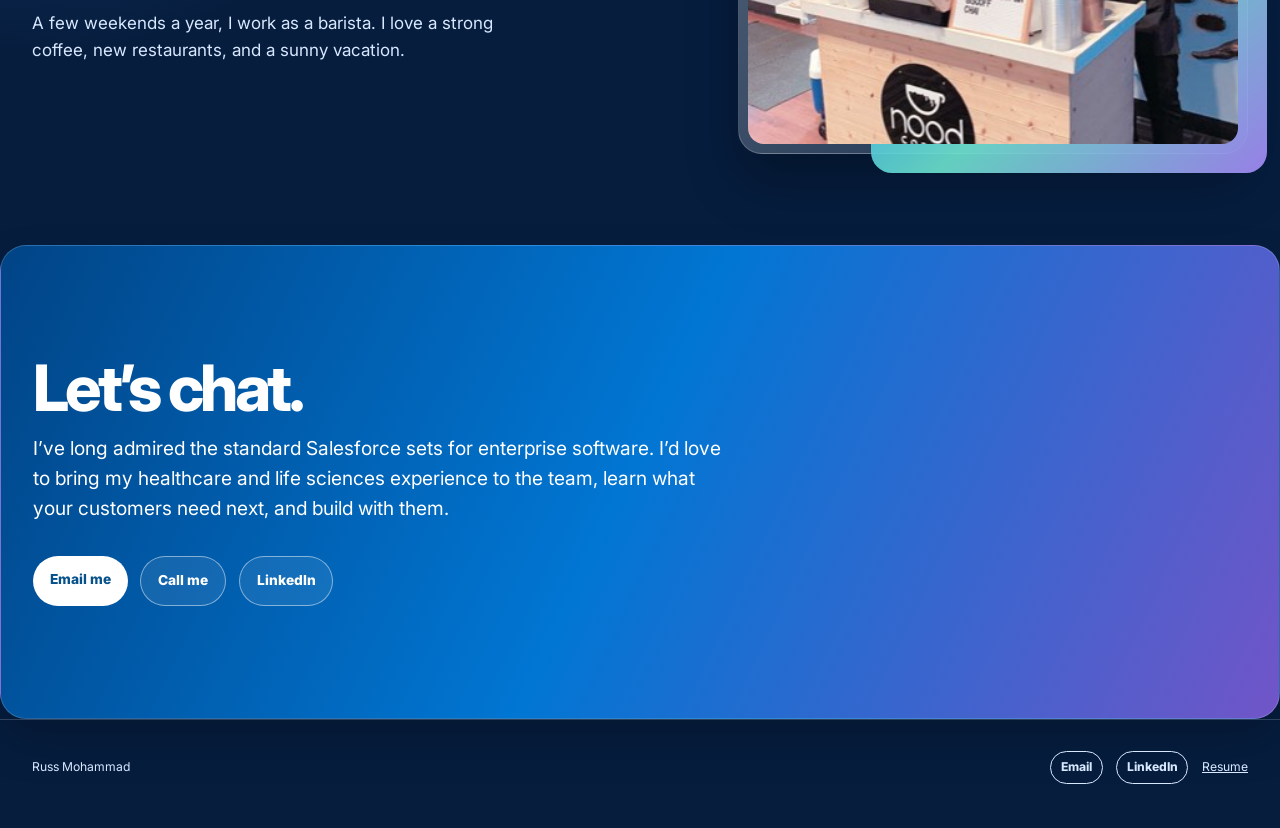
==== commit 6a1941cb: "Rewrite Method around technical ownership" ====
--- a/salesforce/index.html
+++ b/salesforce/index.html
@@ -48,29 +48,27 @@
         </figure>
       </section>
  
-      <section class="layers decision-atlas" id="why-salesforce" aria-labelledby="layers-title" data-reveal>
-        <div class="layers-copy" id="layers">
+      <section class="decision-atlas method-brief" id="why-salesforce" aria-labelledby="layers-title">
+        <div class="operator-brief-intro" id="layers">
           <p class="overline">Method</p>
-          <h2 id="layers-title">How I work with customers</h2>
-          <p>Select a topic to see what I focus on during an evaluation.</p>
+          <h2 id="layers-title">How I lead technical evaluations</h2>
         </div>
-        <div class="layers-stage atlas-stage">
-          <div class="atlas-shell" role="group" aria-label="Topics">
-            <svg class="atlas-lines" viewBox="0 0 600 480" aria-hidden="true">
-              <path d="M300 230 C190 220 152 90 90 82" />
-              <path d="M300 230 C398 220 453 90 510 82" />
-              <path d="M300 230 C155 230 142 237 74 234" />
-              <path d="M300 230 C430 230 476 240 528 234" />
-              <path d="M300 230 C300 340 300 362 300 390" />
-            </svg>
-            <div class="atlas-core"><span>the</span><strong>path</strong><em>↗</em></div>
-            <button class="layer-node active node-study" type="button" data-layer="1" aria-pressed="true" aria-controls="method-detail"><span aria-hidden="true">01</span><b>Discovery</b><i>Where does work slow down?</i></button>
-            <button class="layer-node node-use-case" type="button" data-layer="2" aria-pressed="false" aria-controls="method-detail"><span aria-hidden="true">02</span><b>Use cases</b><i>What should we test?</i></button>
-            <button class="layer-node node-proof" type="button" data-layer="3" aria-pressed="false" aria-controls="method-detail"><span aria-hidden="true">03</span><b>Build</b><i>How would it work?</i></button>
-            <button class="layer-node node-validation" type="button" data-layer="4" aria-pressed="false" aria-controls="method-detail"><span aria-hidden="true">04</span><b>Validate</b><i>What can we verify?</i></button>
-            <button class="layer-node node-reuse" type="button" data-layer="5" aria-pressed="false" aria-controls="method-detail"><span aria-hidden="true">05</span><b>Share</b><i>What can the team reuse?</i></button>
-          </div>
-          <div class="layer-detail" id="method-detail" aria-live="polite" aria-atomic="true"><h3>Understand the workflow</h3><p>I talk with leaders and the people who do the work. I follow the handoffs, exceptions, and decisions to understand where the process breaks down and who feels it.</p></div>
+        <div class="operator-principles">
+          <article>
+            <h3>Find and refine use cases</h3>
+            <p>I ask people to walk me through how they work today. The handoffs, workarounds, and exceptions tell me where to dig. I use those details to narrow the problem with the customer and agree on what we need to prove.</p>
+            <a class="text-action" href="#research-workflow">See the renewal case</a>
+          </article>
+          <article>
+            <h3>Build around the customer’s workflow</h3>
+            <p>I build demos and proofs of value around scenarios the customer recognizes, including the exceptions that make the workflow hard. When AI is part of the solution, I give people a way to try it themselves and see where it helps.</p>
+            <a class="text-action" href="#ai-proof">See the hands-on AI evaluation</a>
+          </article>
+          <article>
+            <h3>Make the technical call</h3>
+            <p>I compare the options against the customer’s requirements, verify what the platform supports today, and make a recommendation. I spell out where customization is worth it and what the customer would have to maintain.</p>
+            <a class="text-action" href="#quality-workflow">See the 8D migration case</a>
+          </article>
         </div>
       </section>
 
--- a/salesforce/recruiter-brief.css
+++ b/salesforce/recruiter-brief.css
@@ -1,2 +1,35 @@
 /* The first screen should communicate senior technical judgment before it communicates statistics. */
 .operator-brief{margin:5.7rem 0 0;padding:4.35rem 0 0;border-top:1px solid rgba(255,255,255,.17)}.operator-brief-intro{display:block;max-width:980px}.operator-brief-intro h2{margin:.55rem 0 0;color:#fff;font-family:var(--sans);font-size:clamp(2.35rem,4vw,4.15rem);font-weight:790;letter-spacing:-.06em;line-height:.98}.operator-brief-intro>p:last-child{max-width:740px;margin:1.2rem 0 0;color:var(--mute);font-size:1.05rem}.operator-principles{display:grid;grid-template-columns:repeat(3,1fr);gap:1.7rem;margin-top:4.4rem;border-top:1px solid rgba(255,255,255,.15)}.operator-principles article{padding:1.45rem 1.1rem 1.2rem 0;border-right:1px solid rgba(255,255,255,.15)}.operator-principles article+article{padding-left:1.1rem}.operator-principles article:last-child{border-right:0}.principle-label{margin:0;color:var(--green);font-family:ui-monospace,SFMono-Regular,Menlo,monospace;font-size:.68rem;font-weight:800;letter-spacing:.09em;text-transform:uppercase}.operator-principles h3{margin:.82rem 0 .7rem;color:#fff;font-family:var(--sans);font-size:1.28rem;font-weight:740;letter-spacing:-.035em;line-height:1.04}.operator-principles article>p:last-child{margin:0;color:var(--mute);font-size:.88rem;line-height:1.55}.operator-proof{display:grid;grid-template-columns:180px 1fr;gap:1rem;align-items:center;margin-top:2.1rem;padding:1rem 0;border-top:1px solid rgba(255,255,255,.15);border-bottom:1px solid rgba(255,255,255,.15)}.operator-proof>p{margin:0;color:var(--green);font-family:ui-monospace,SFMono-Regular,Menlo,monospace;font-size:.68rem;font-weight:800;letter-spacing:.09em;text-transform:uppercase}.operator-proof ul{display:grid;grid-template-columns:repeat(4,1fr);gap:1rem;margin:0;padding:0;list-style:none}.operator-proof li{min-width:0}.operator-proof strong{display:block;color:#fff;font-family:var(--sans);font-size:1.14rem;font-weight:780;letter-spacing:-.04em}.operator-proof span{display:block;margin-top:.18rem;color:var(--mute);font-size:.69rem;line-height:1.35}@media(max-width:900px){.operator-proof{grid-template-columns:1fr;gap:.75rem}.operator-proof ul{grid-template-columns:repeat(2,1fr)}}@media(max-width:700px){.operator-brief{margin-top:3.8rem;padding-top:3.2rem}.operator-principles{grid-template-columns:1fr;margin-top:2.8rem}.operator-principles article,.operator-principles article+article{padding:1.25rem 0;border-right:0;border-bottom:1px solid rgba(255,255,255,.15)}.operator-principles article:last-child{border-bottom:0}.operator-proof ul{grid-template-columns:1fr 1fr}.operator-brief-intro>p:last-child{font-size:1rem}}
+
+.method-brief {
+  padding-block: clamp(2.5rem, 5vw, 4.5rem);
+}
+
+.method-brief::after {
+  content: none;
+}
+
+.method-brief .operator-principles {
+  margin-top: clamp(1.5rem, 4vw, 3rem);
+}
+
+.method-brief .operator-principles article {
+  display: flex;
+  flex-direction: column;
+  align-items: flex-start;
+}
+
+.method-brief .operator-principles h3 {
+  margin-top: 0;
+}
+
+.method-brief .operator-principles article > p {
+  margin: 0 0 1rem;
+  color: var(--mute);
+  font-size: 1rem;
+  line-height: 1.55;
+}
+
+.method-brief .text-action {
+  margin-top: auto;
+}
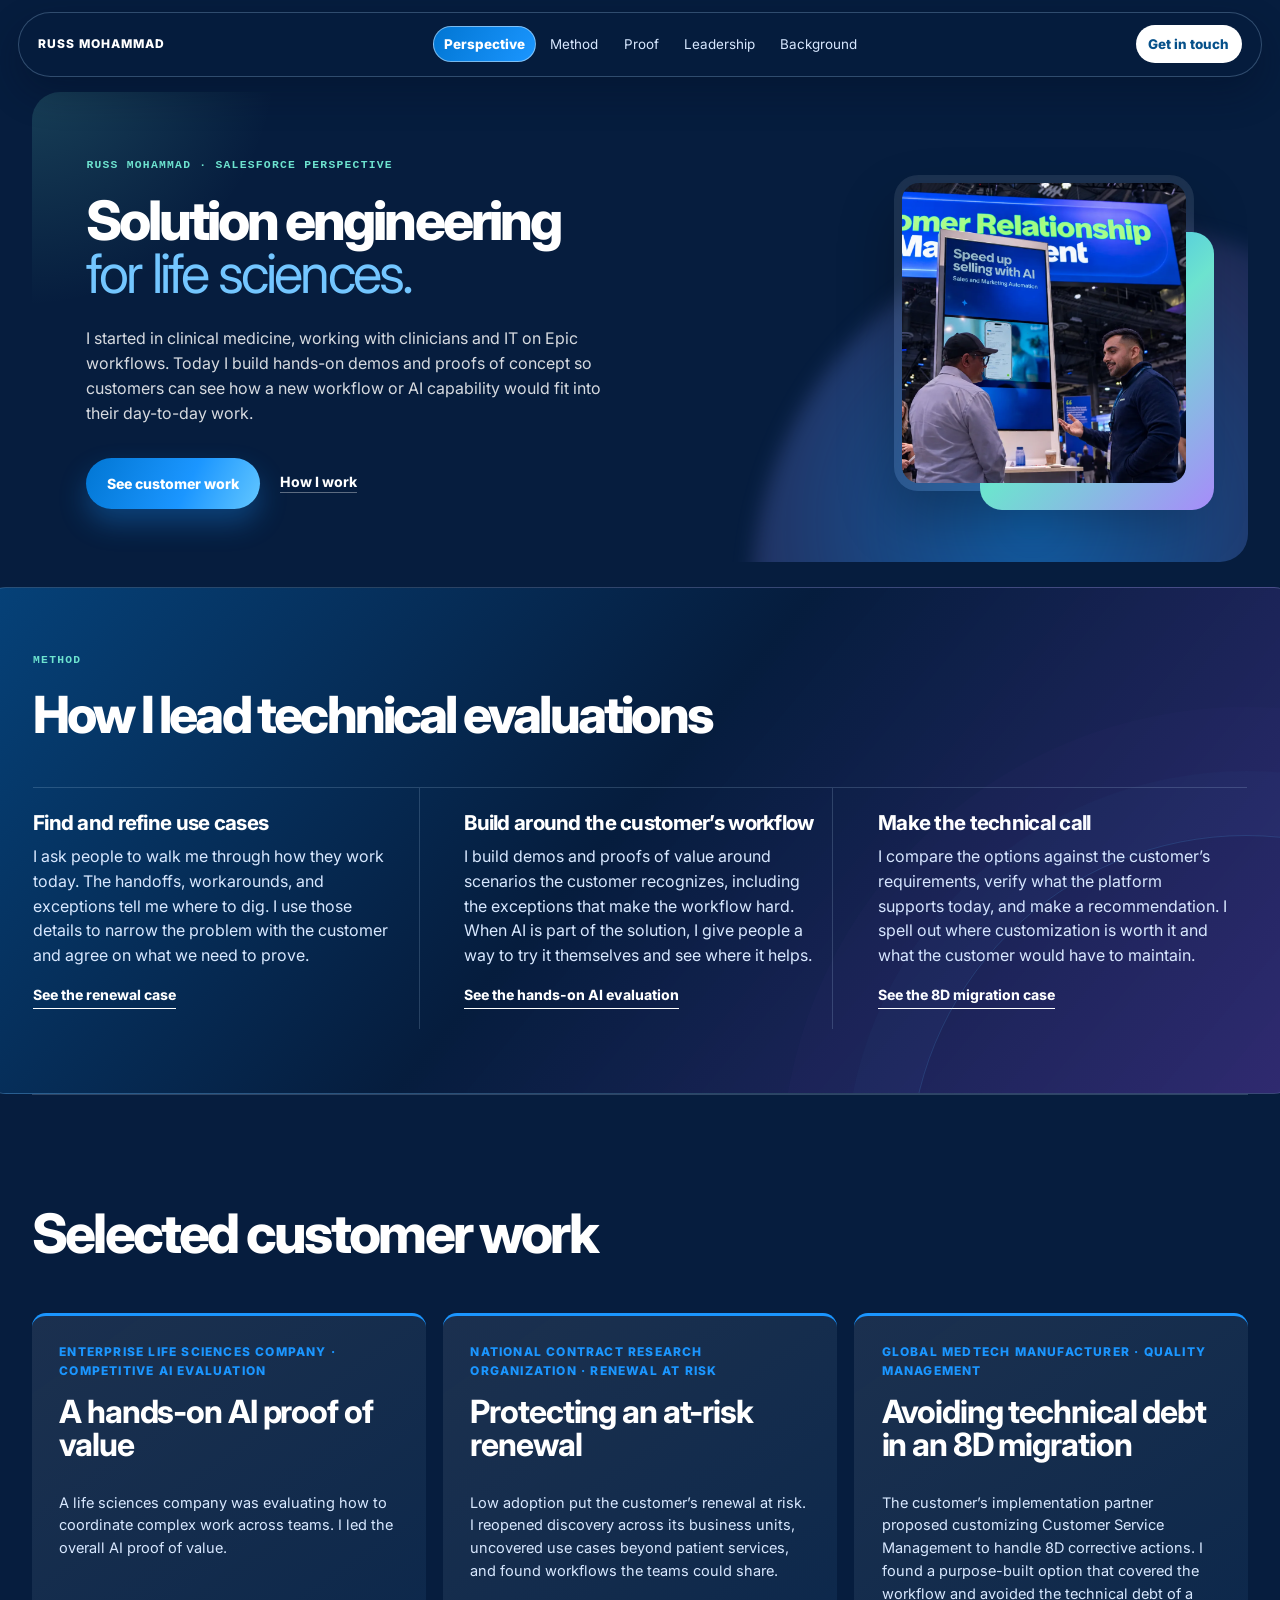
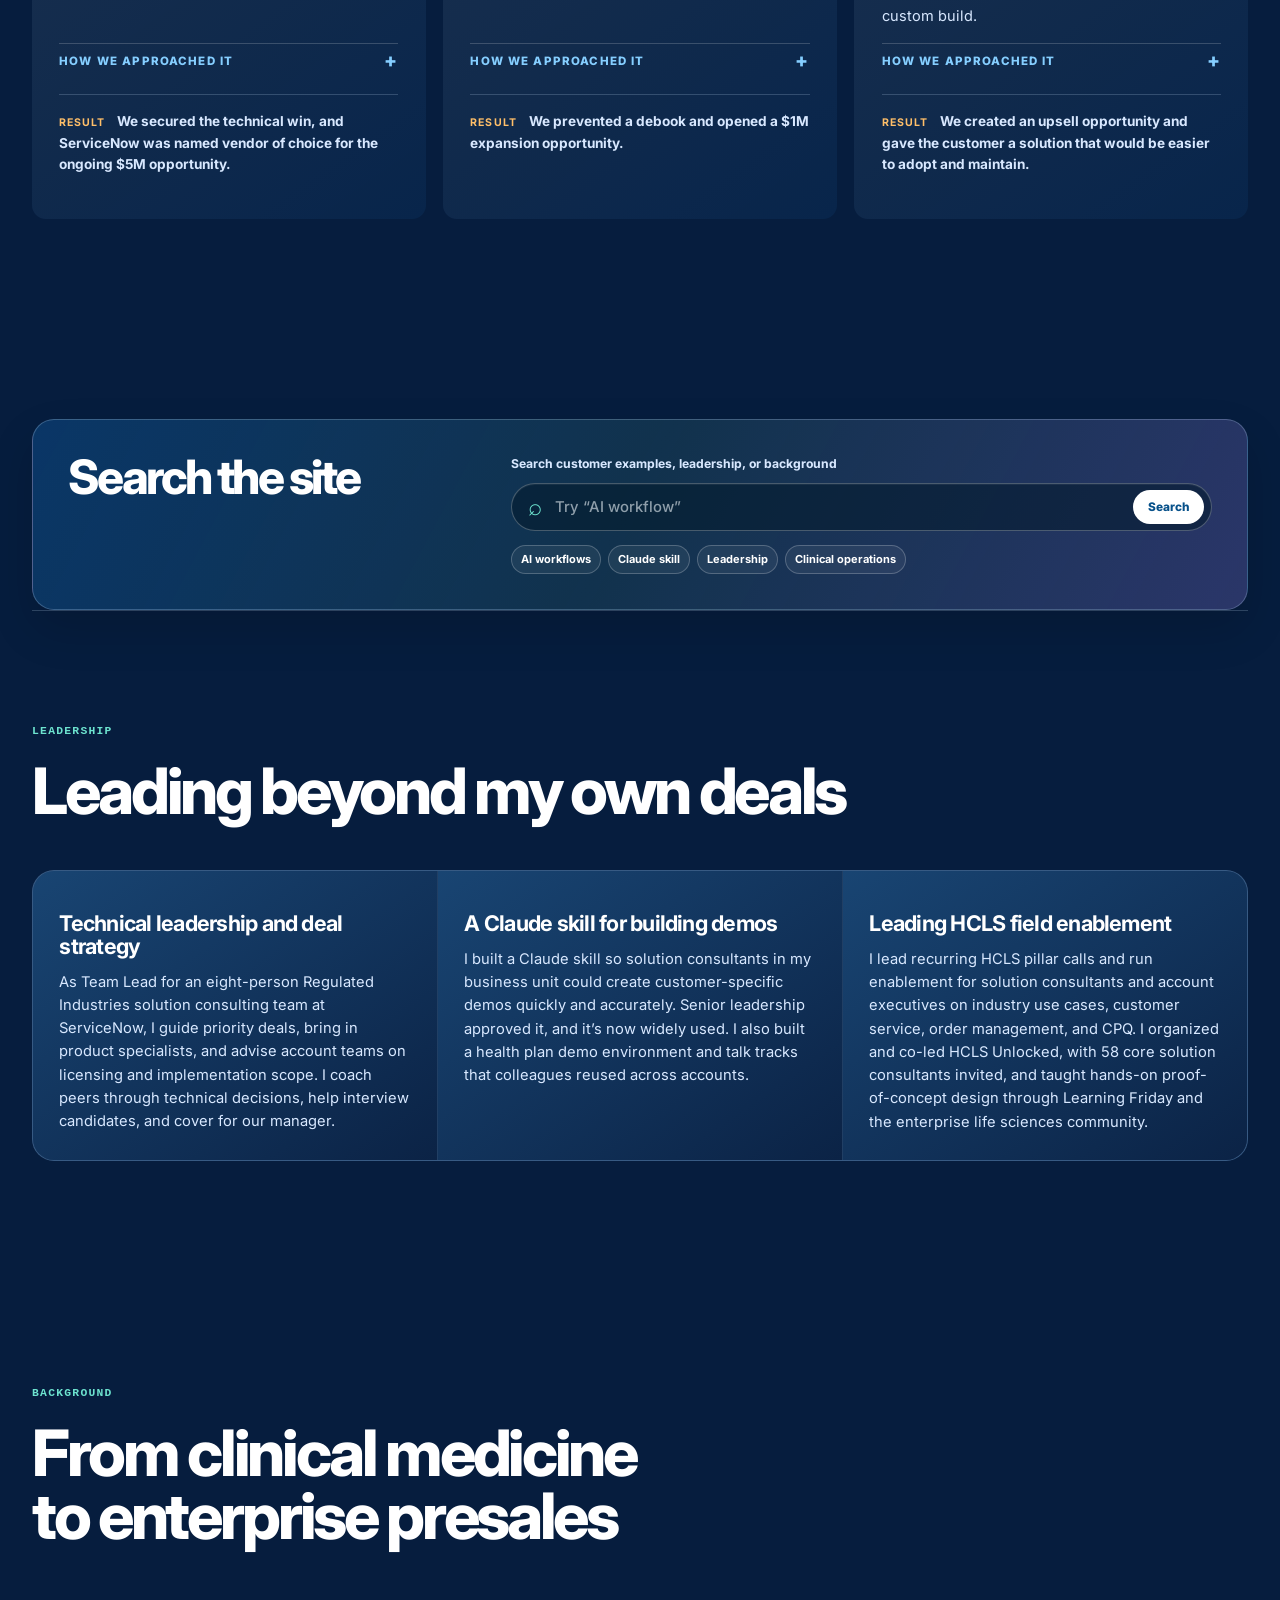
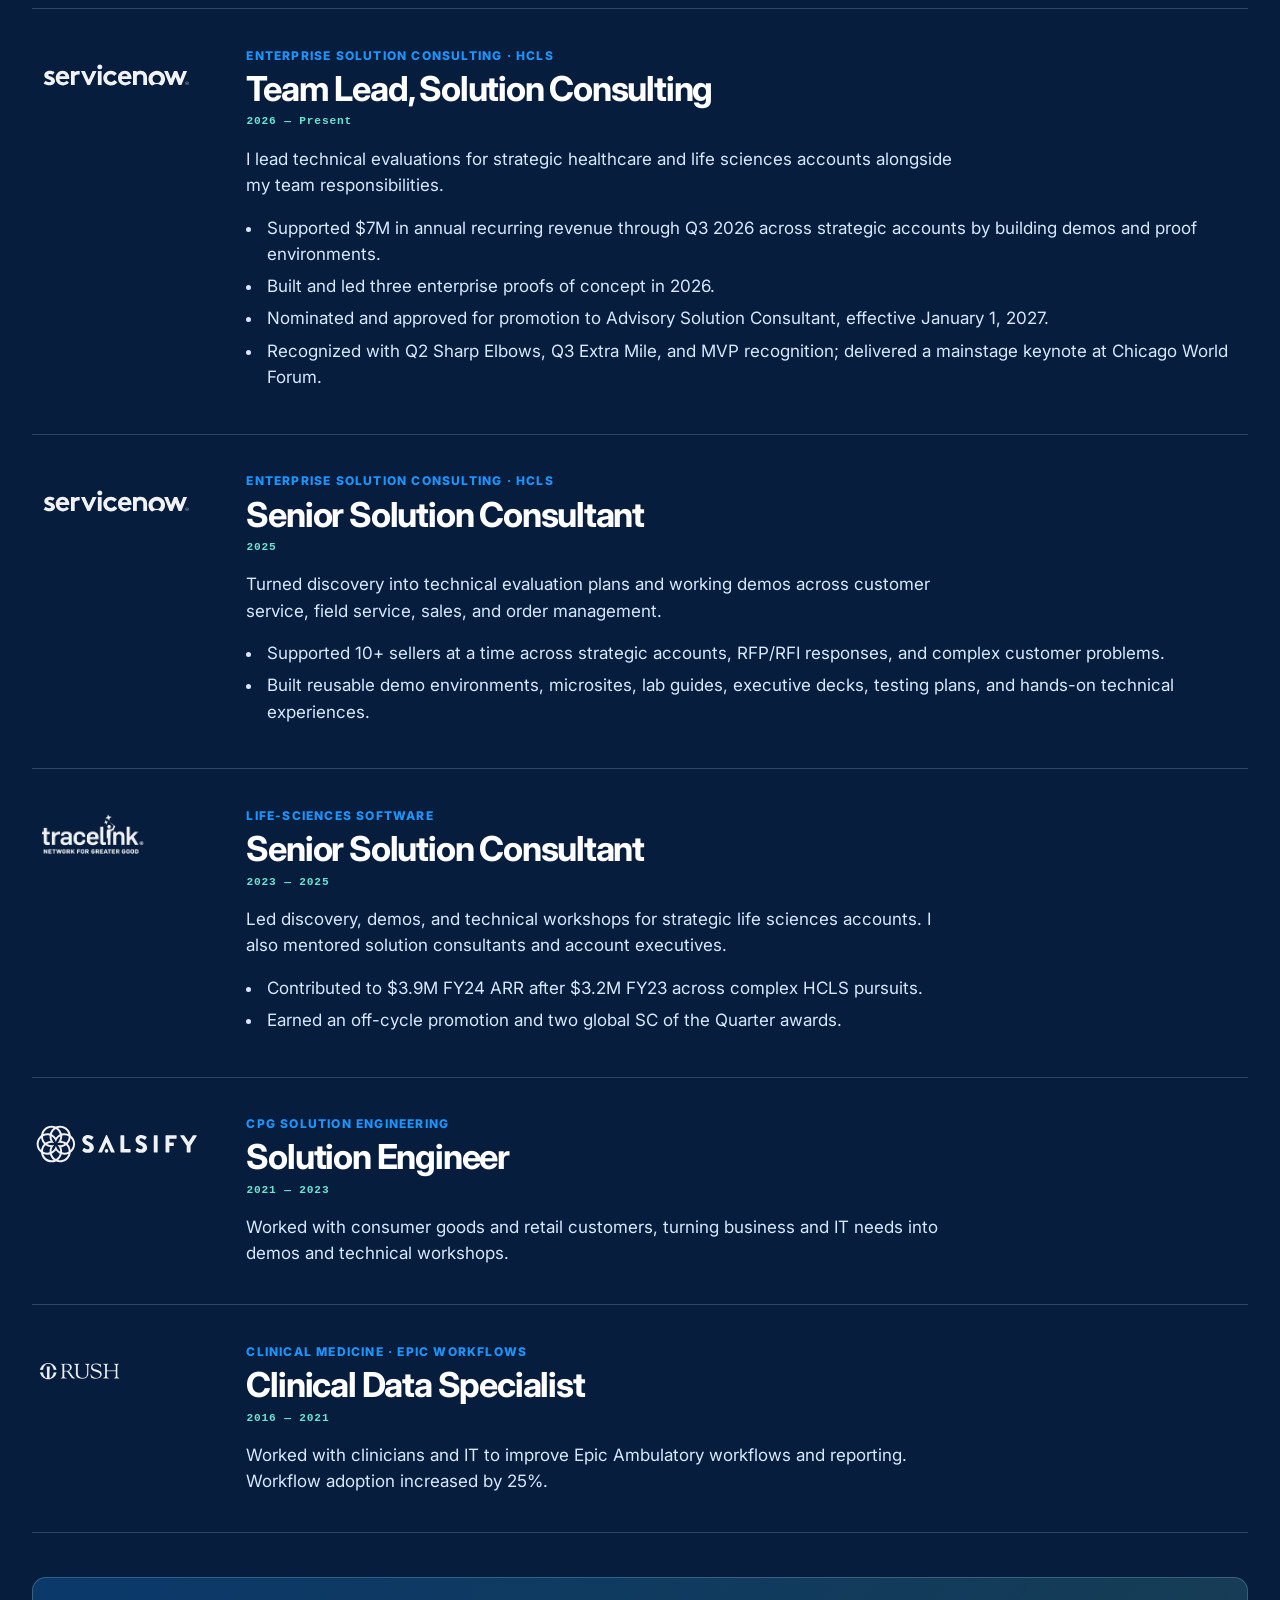
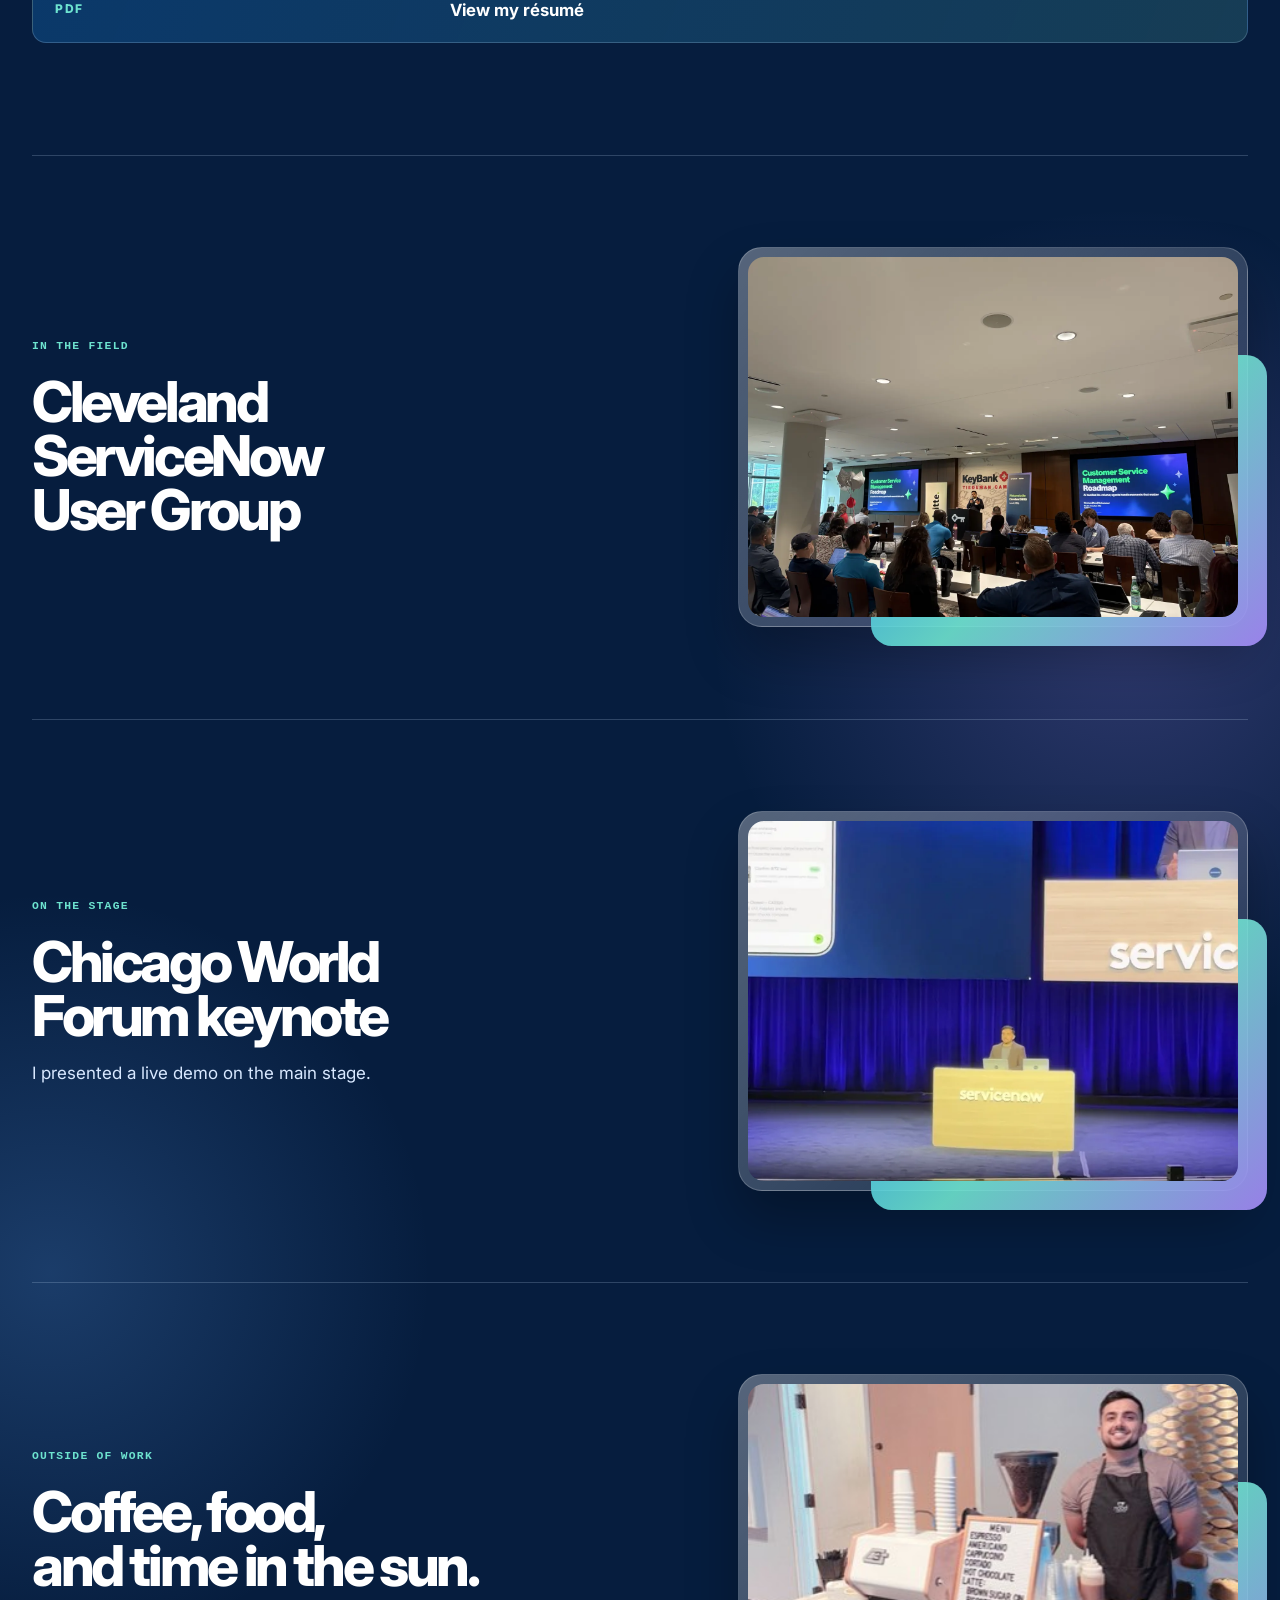
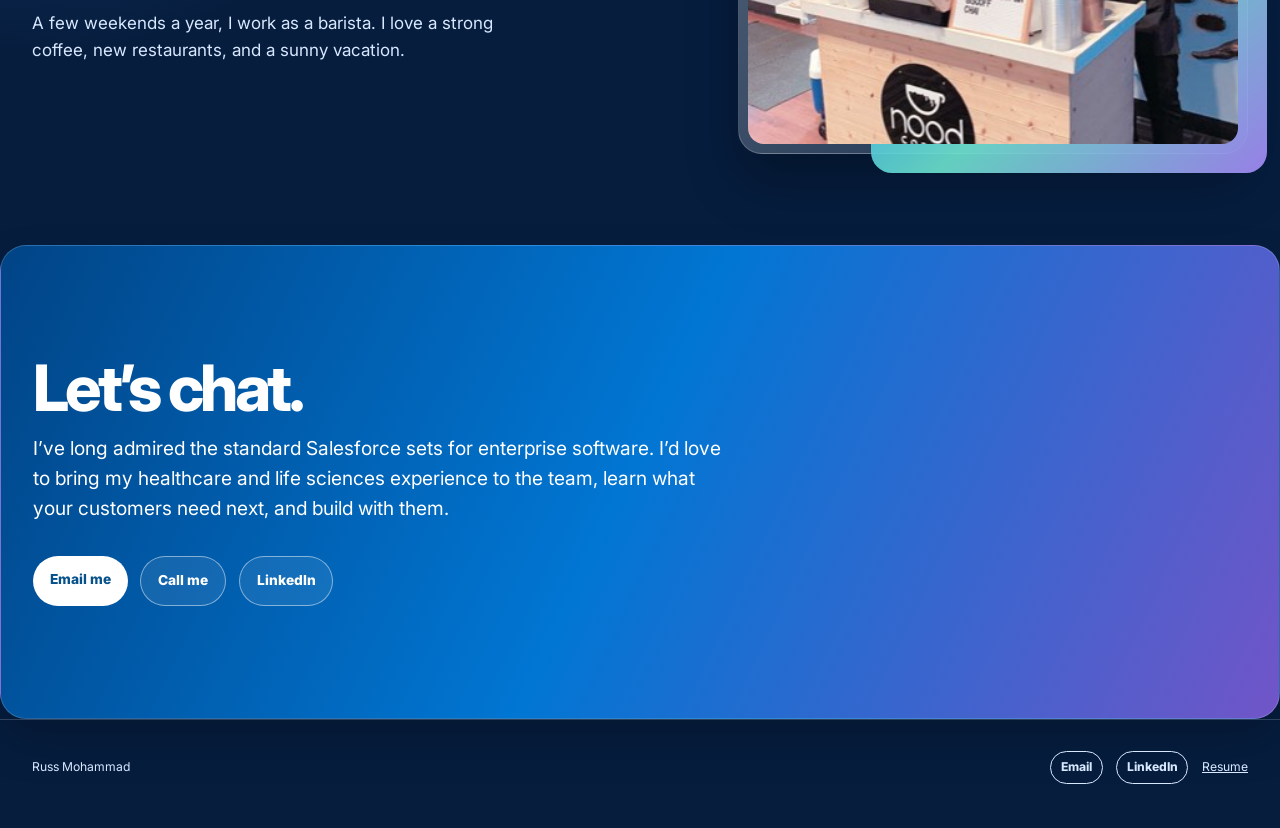
==== commit 8ec2bd42: "Center and expand career history and refine leadership language" ====
--- a/salesforce/index.html
+++ b/salesforce/index.html
@@ -128,7 +128,7 @@
           </article>
           <article id="claude-skill">
             <h3>A Claude skill for building demos</h3>
-            <p>I built a Claude skill so solution consultants in my business unit could create customer-specific demos quickly and accurately. Senior leadership approved it, and it’s now widely used. I also built a payer demo environment and talk tracks that colleagues reused across accounts.</p>
+            <p>I built a Claude skill so solution consultants in my business unit could create customer-specific demos quickly and accurately. Senior leadership approved it, and it’s now widely used. I also built a health plan demo environment and talk tracks that colleagues reused across accounts.</p>
           </article>
           <article>
             <h3>Leading HCLS field enablement</h3>
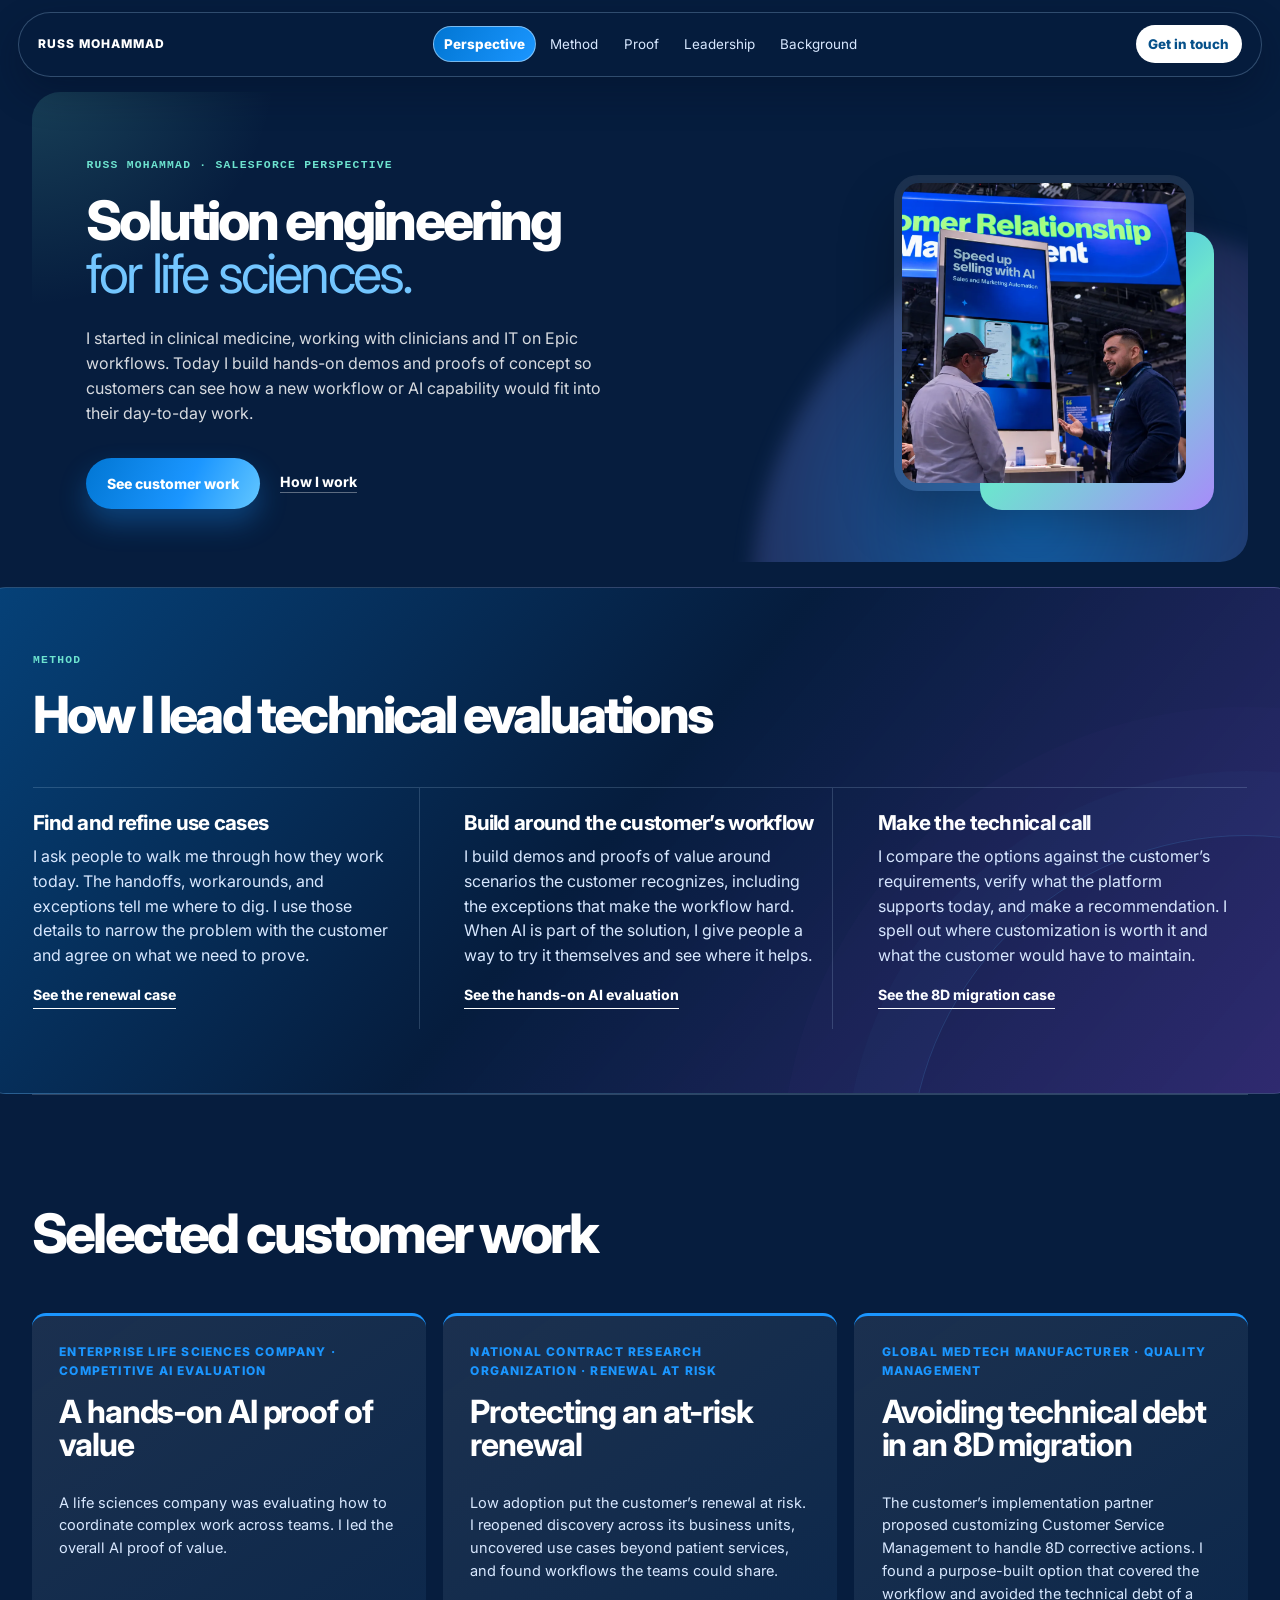
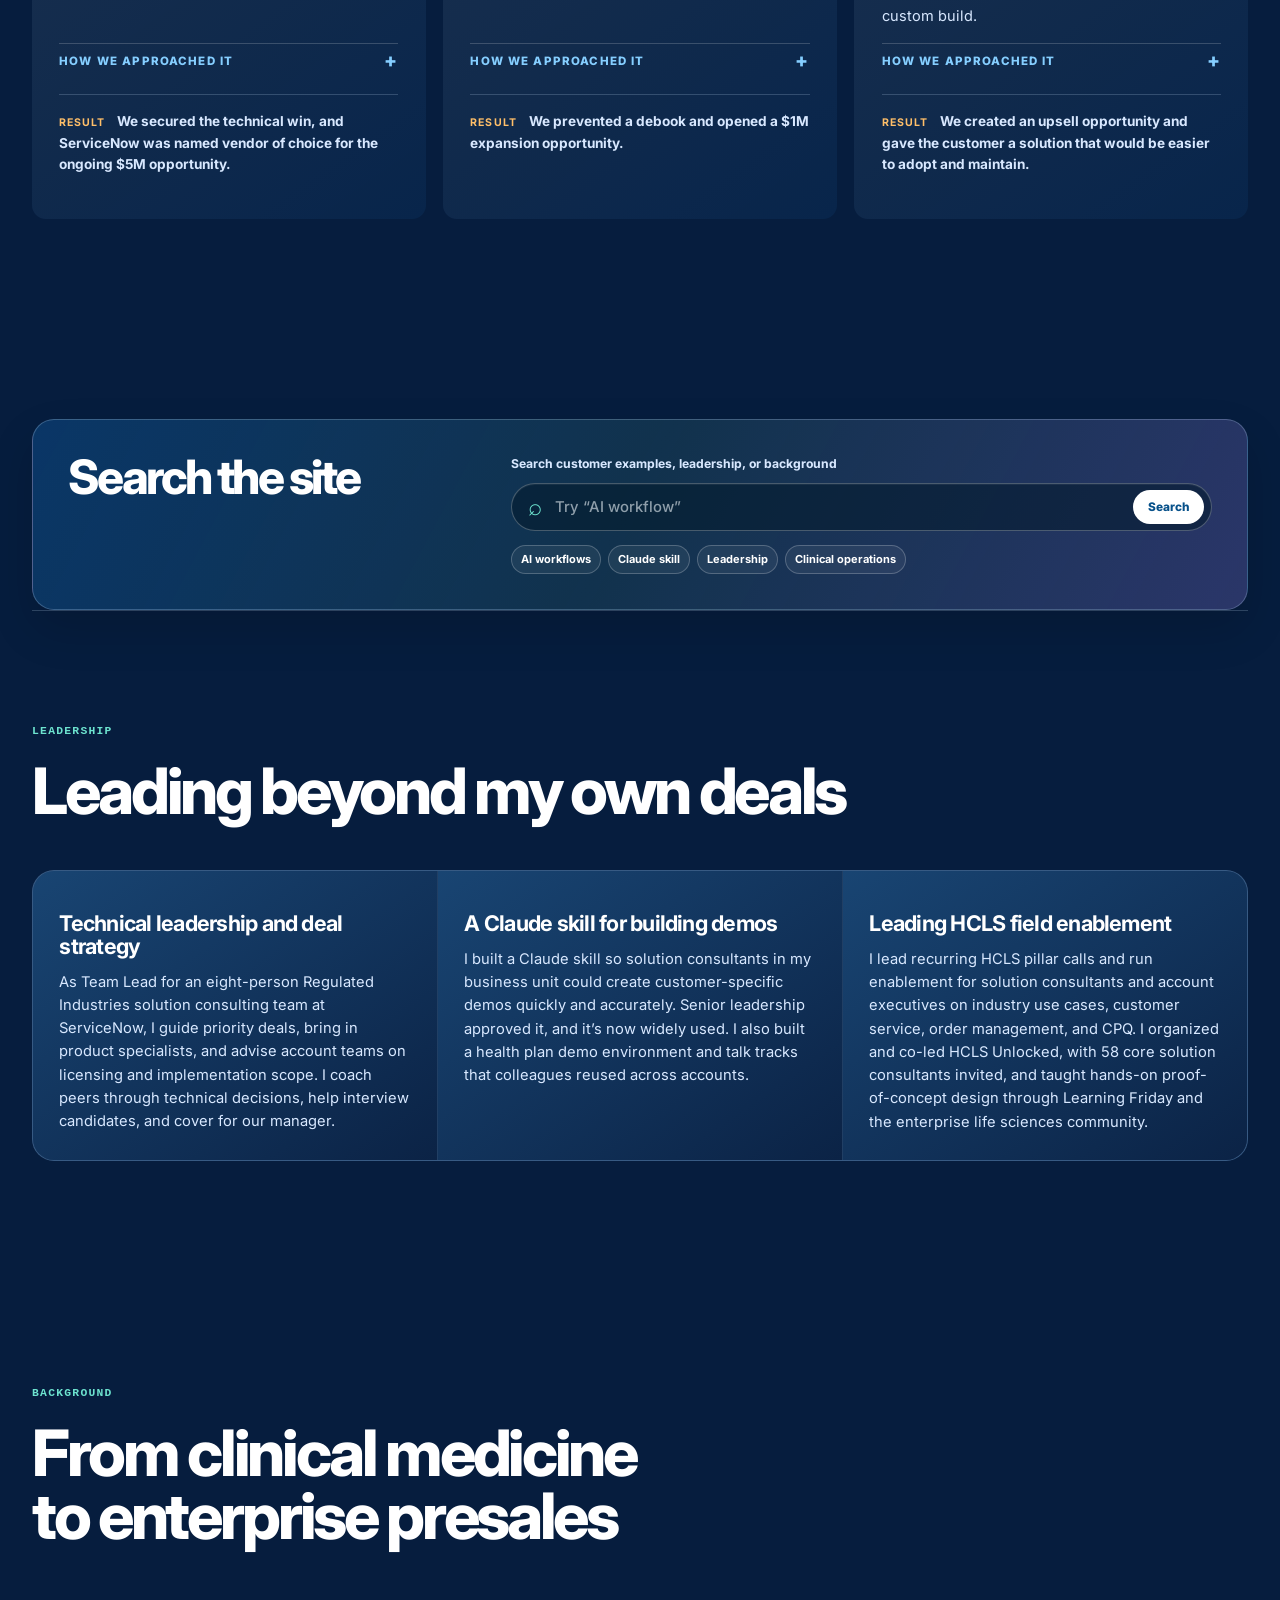
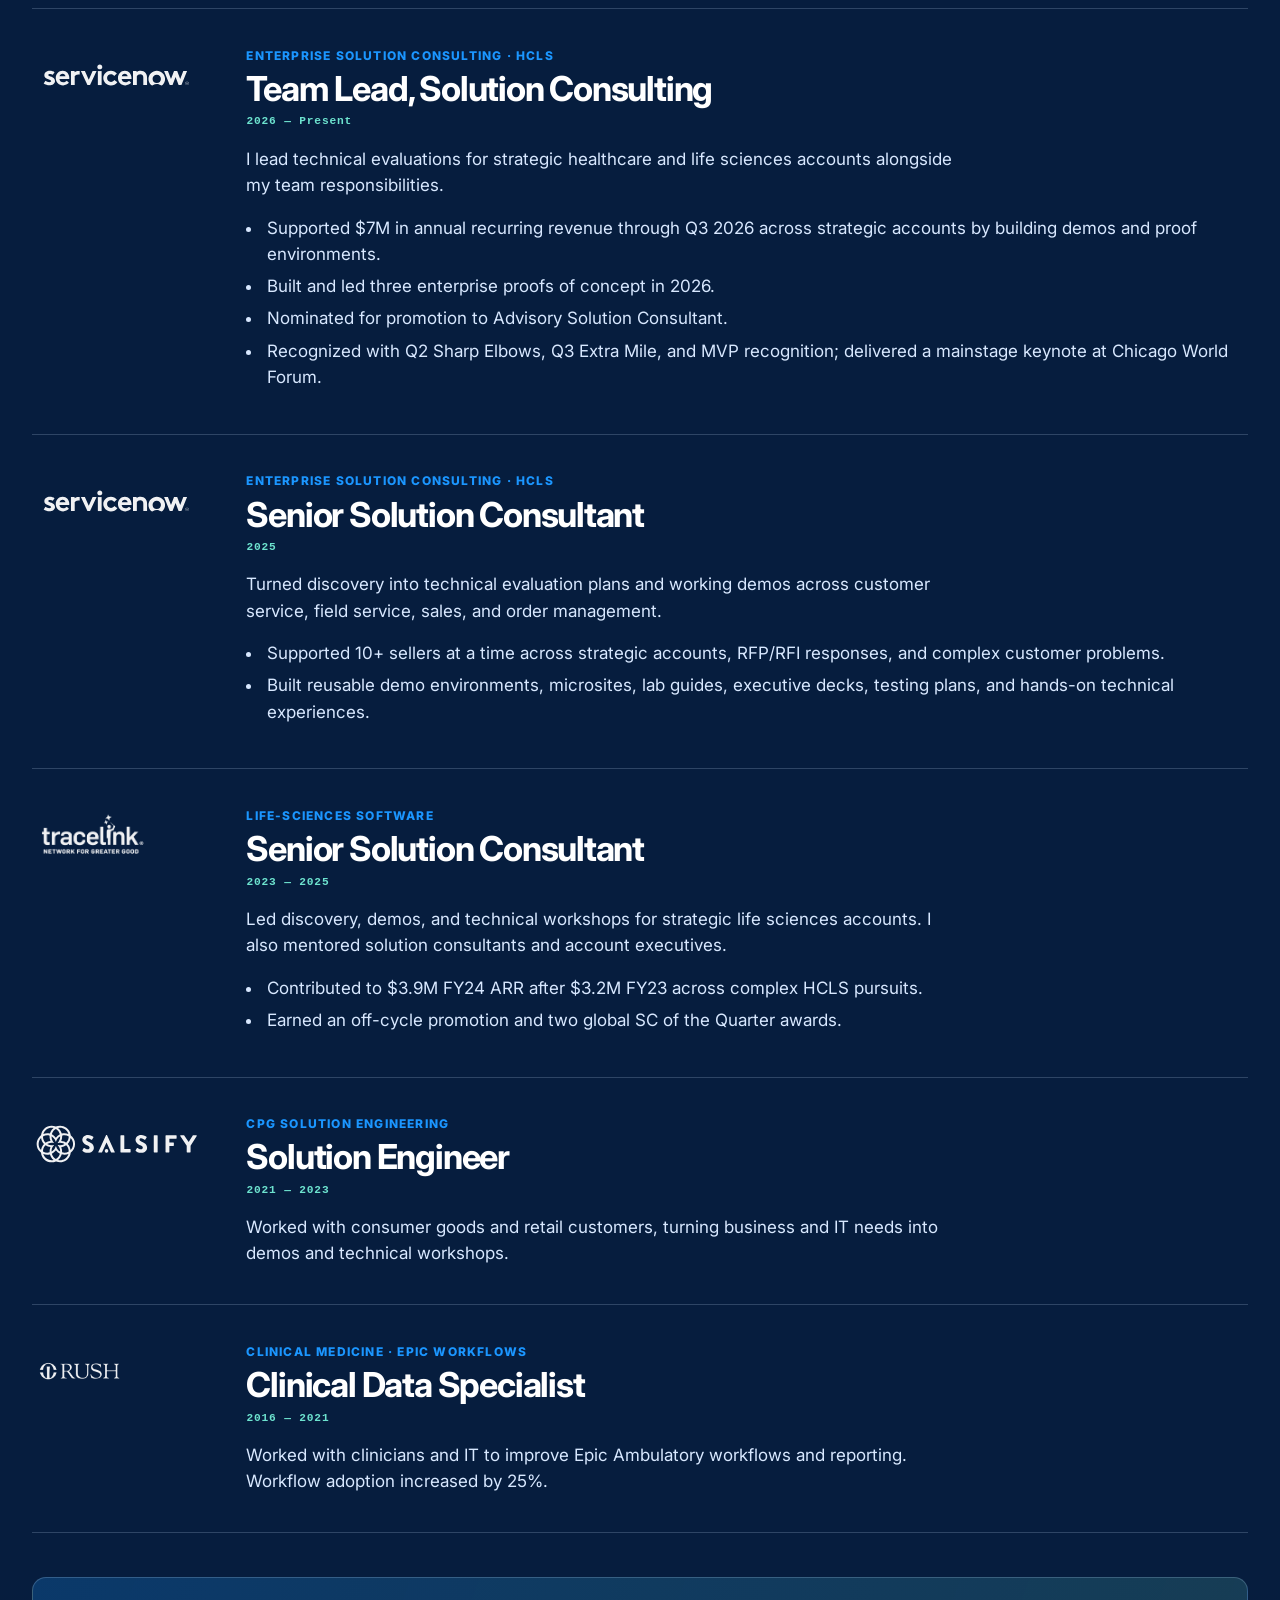
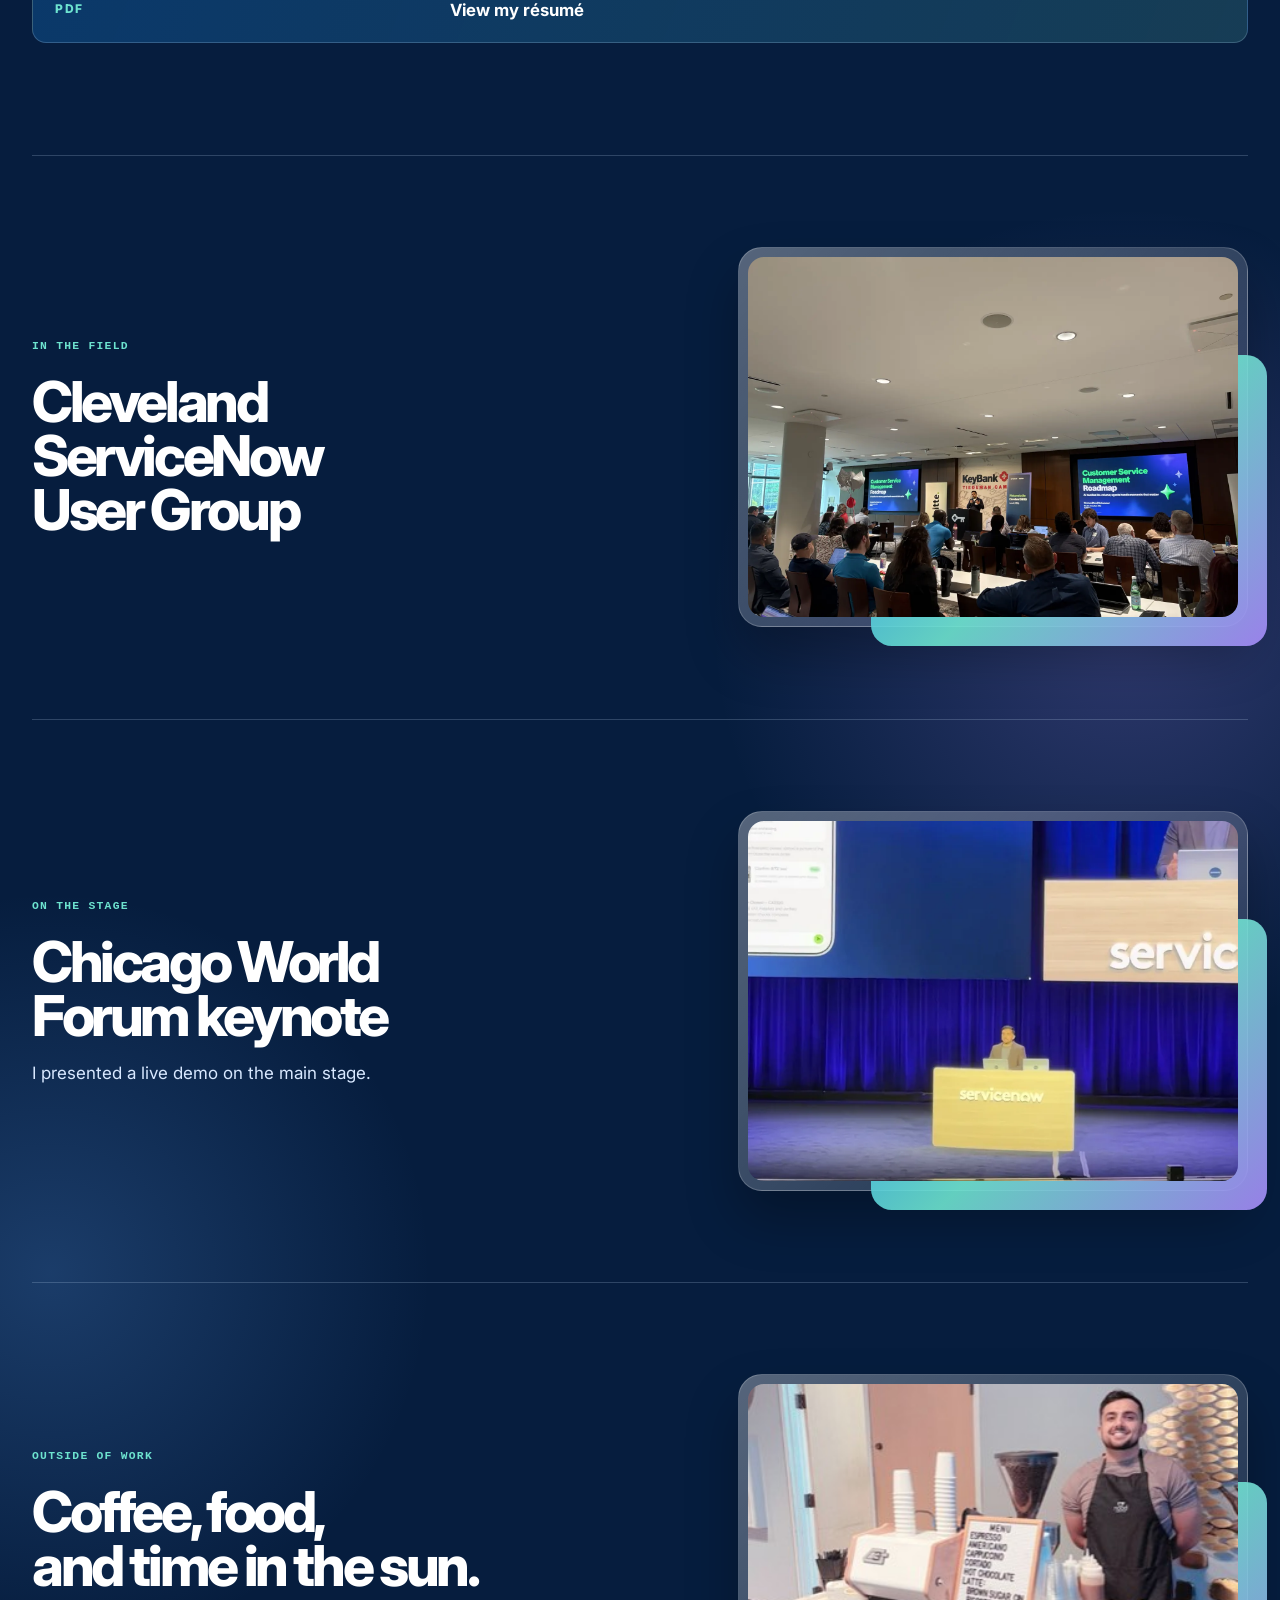
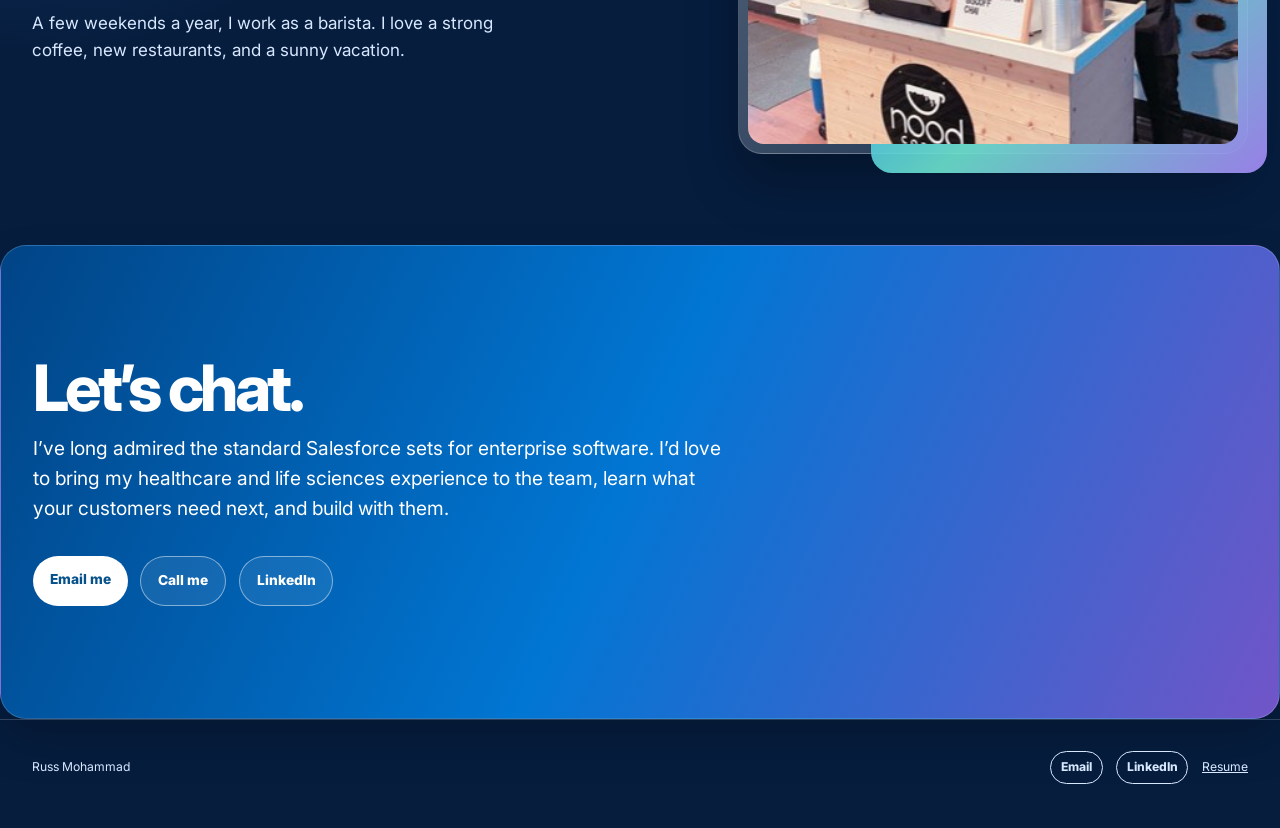
==== commit 6622e161: "Clarify healthcare enablement and update Advisory nomination wording" ====
--- a/salesforce/index.html
+++ b/salesforce/index.html
@@ -140,13 +140,13 @@
       <section class="section" id="experience" aria-labelledby="experience-title">
         <div class="section-heading"><p class="overline">Background</p><h2 id="experience-title">From clinical medicine to enterprise presales</h2></div>
         <div class="timeline one-page-experience">
-          <article class="role role-with-logo"><div class="role-brand"><img src="assets/logos/servicenow-brand.svg" alt="ServiceNow logo" /></div><div><p class="role-type">Enterprise solution consulting · HCLS</p><h3>Team Lead, Solution Consulting</h3><p class="role-date">2026 — Present</p><p>I lead technical evaluations for strategic healthcare and life sciences accounts alongside my team responsibilities.</p><ul><li>Supported $7M in annual recurring revenue through Q3 2026 across strategic accounts by building demos and proof environments.</li><li>Built and led three enterprise proofs of concept in 2026.</li><li>Nominated and approved for promotion to Advisory Solution Consultant, effective January 1, 2027.</li><li>Recognized with Q2 Sharp Elbows, Q3 Extra Mile, and MVP recognition; delivered a mainstage keynote at Chicago World Forum.</li></ul></div></article>
+          <article class="role role-with-logo"><div class="role-brand"><img src="assets/logos/servicenow-brand.svg" alt="ServiceNow logo" /></div><div><p class="role-type">Enterprise solution consulting · HCLS</p><h3>Team Lead, Solution Consulting</h3><p class="role-date">2026 — Present</p><p>I lead technical evaluations for strategic healthcare and life sciences accounts alongside my team responsibilities.</p><ul><li>Supported $7M in annual recurring revenue through Q3 2026 across strategic accounts by building demos and proof environments.</li><li>Built and led three enterprise proofs of concept in 2026.</li><li>Nominated for promotion to Advisory Solution Consultant.</li><li>Recognized with Q2 Sharp Elbows, Q3 Extra Mile, and MVP recognition; delivered a mainstage keynote at Chicago World Forum.</li></ul></div></article>
           <article class="role role-with-logo"><div class="role-brand"><img src="assets/logos/servicenow-brand.svg" alt="ServiceNow logo" /></div><div><p class="role-type">Enterprise solution consulting · HCLS</p><h3>Senior Solution Consultant</h3><p class="role-date">2025</p><p>Turned discovery into technical evaluation plans and working demos across customer service, field service, sales, and order management.</p><ul><li>Supported 10+ sellers at a time across strategic accounts, RFP/RFI responses, and complex customer problems.</li><li>Built reusable demo environments, microsites, lab guides, executive decks, testing plans, and hands-on technical experiences.</li></ul></div></article>
           <article class="role role-with-logo"><div class="role-brand"><img src="assets/logos/tracelink-brand.png" alt="TraceLink logo" /></div><div><p class="role-type">Life-sciences software</p><h3>Senior Solution Consultant</h3><p class="role-date">2023 — 2025</p><p>Led discovery, demos, and technical workshops for strategic life sciences accounts. I also mentored solution consultants and account executives.</p><ul><li>Contributed to $3.9M FY24 ARR after $3.2M FY23 across complex HCLS pursuits.</li><li>Earned an off-cycle promotion and two global SC of the Quarter awards.</li></ul></div></article>
           <article class="role role-with-logo"><div class="role-brand"><img src="assets/logos/salsify-brand.svg" alt="Salsify logo" /></div><div><p class="role-type">CPG solution engineering</p><h3>Solution Engineer</h3><p class="role-date">2021 — 2023</p><p>Worked with consumer goods and retail customers, turning business and IT needs into demos and technical workshops.</p></div></article>
           <article class="role role-with-logo"><div class="role-brand"><img src="assets/logos/rush-brand.png" alt="Rush University Medical Center logo" /></div><div><p class="role-type">Clinical medicine · Epic workflows</p><h3>Clinical Data Specialist</h3><p class="role-date">2016 — 2021</p><p>Worked with clinicians and IT to improve Epic Ambulatory workflows and reporting. Workflow adoption increased by 25%.</p></div></article>
         </div>
-        <a class="resume-banner" href="../assets/Russ-Mohammad-Resume.pdf" target="_blank" rel="noreferrer"><span>PDF</span><strong>View my résumé</strong></a>
+        <a class="resume-banner" href="../assets/Russ-Mohammad-Resume.pdf?v=nomination" target="_blank" rel="noreferrer"><span>PDF</span><strong>View my résumé</strong></a>
       </section>
 
       <section class="field-notes photo-moment" id="field-notes" data-reveal aria-labelledby="field-notes-title">
@@ -170,6 +170,6 @@
         <a class="contact-button linkedin" href="https://www.linkedin.com/in/russmoh/" target="_blank" rel="noreferrer">LinkedIn</a>
       </div>
     </section>
-    <footer><p>Russ Mohammad</p><div class="footer-actions"><a class="footer-button" href="mailto:nowrussmohammad@gmail.com">Email</a><a class="footer-button" href="https://www.linkedin.com/in/russmoh/" target="_blank" rel="noreferrer">LinkedIn</a><a href="../assets/Russ-Mohammad-Resume.pdf" target="_blank" rel="noreferrer">Resume</a></div></footer><script src="main.js"></script>
+    <footer><p>Russ Mohammad</p><div class="footer-actions"><a class="footer-button" href="mailto:nowrussmohammad@gmail.com">Email</a><a class="footer-button" href="https://www.linkedin.com/in/russmoh/" target="_blank" rel="noreferrer">LinkedIn</a><a href="../assets/Russ-Mohammad-Resume.pdf?v=nomination" target="_blank" rel="noreferrer">Resume</a></div></footer><script src="main.js"></script>
   </body>
 </html>
